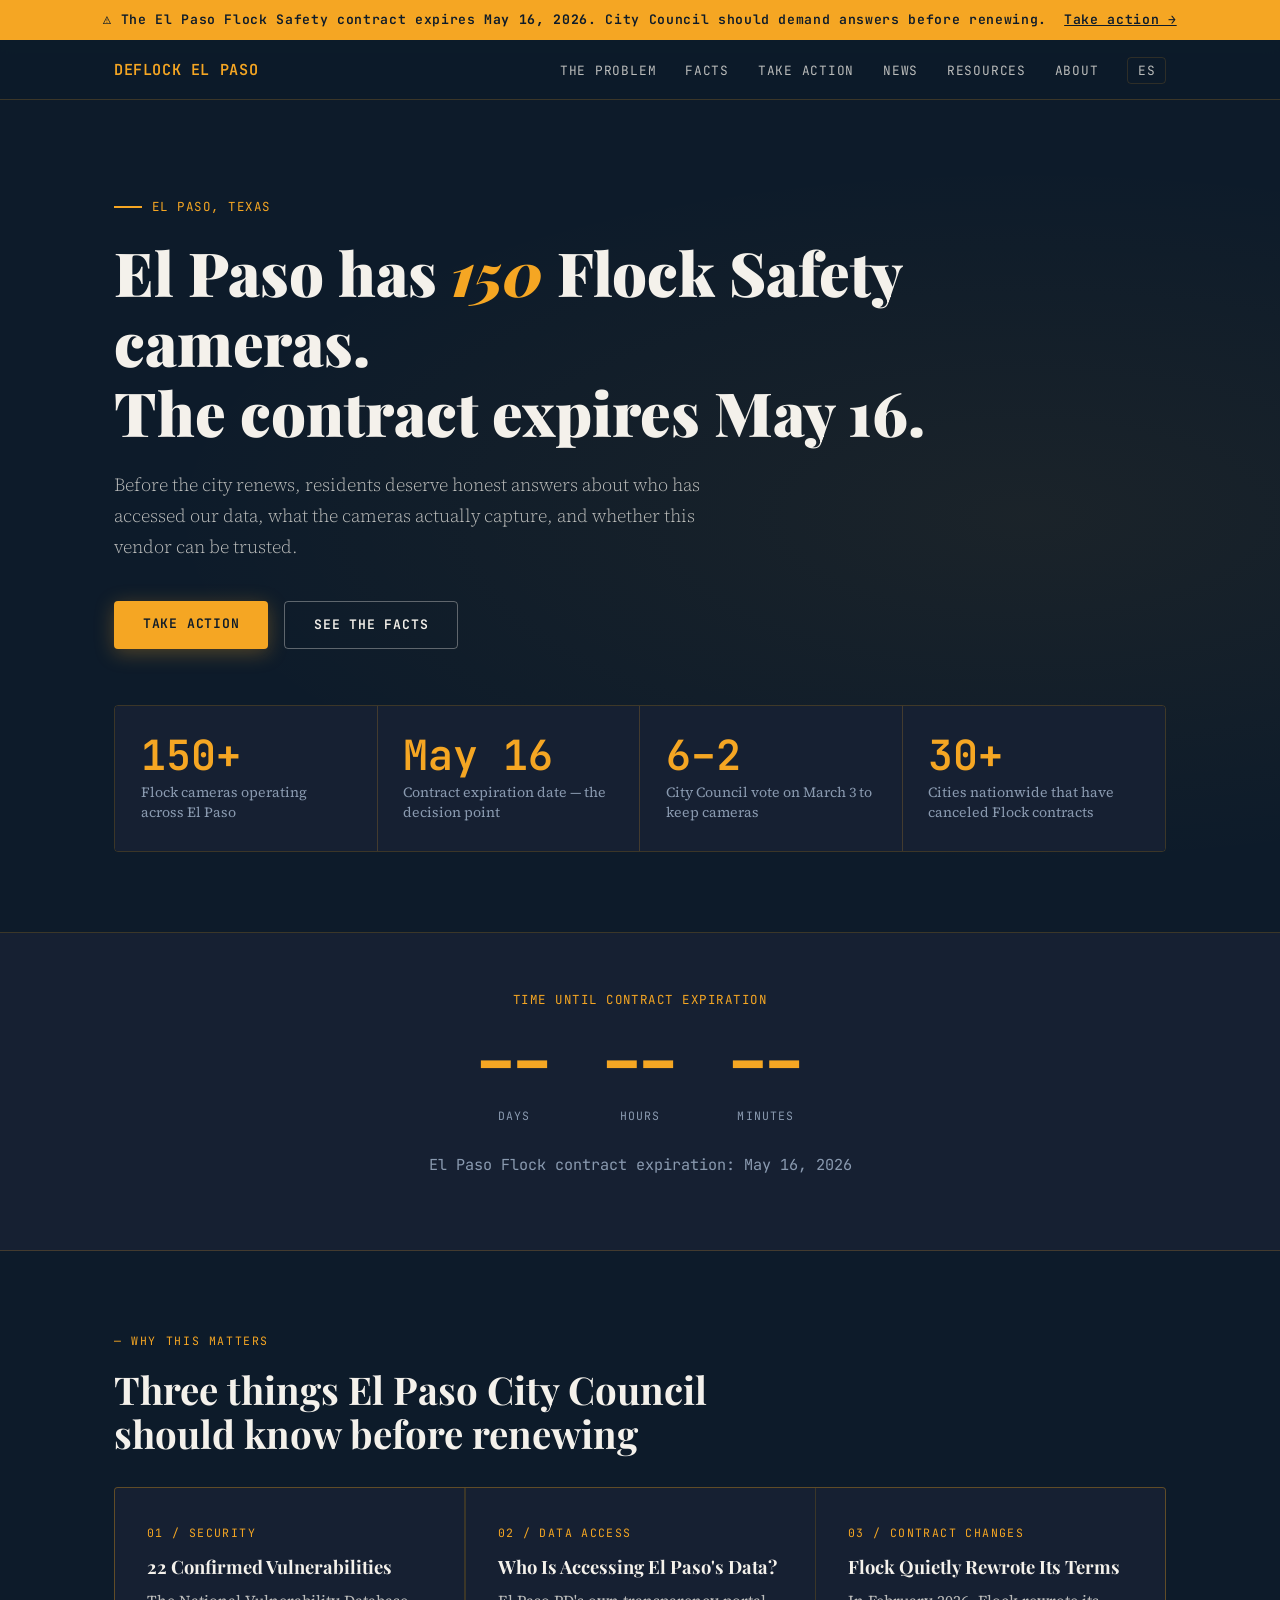
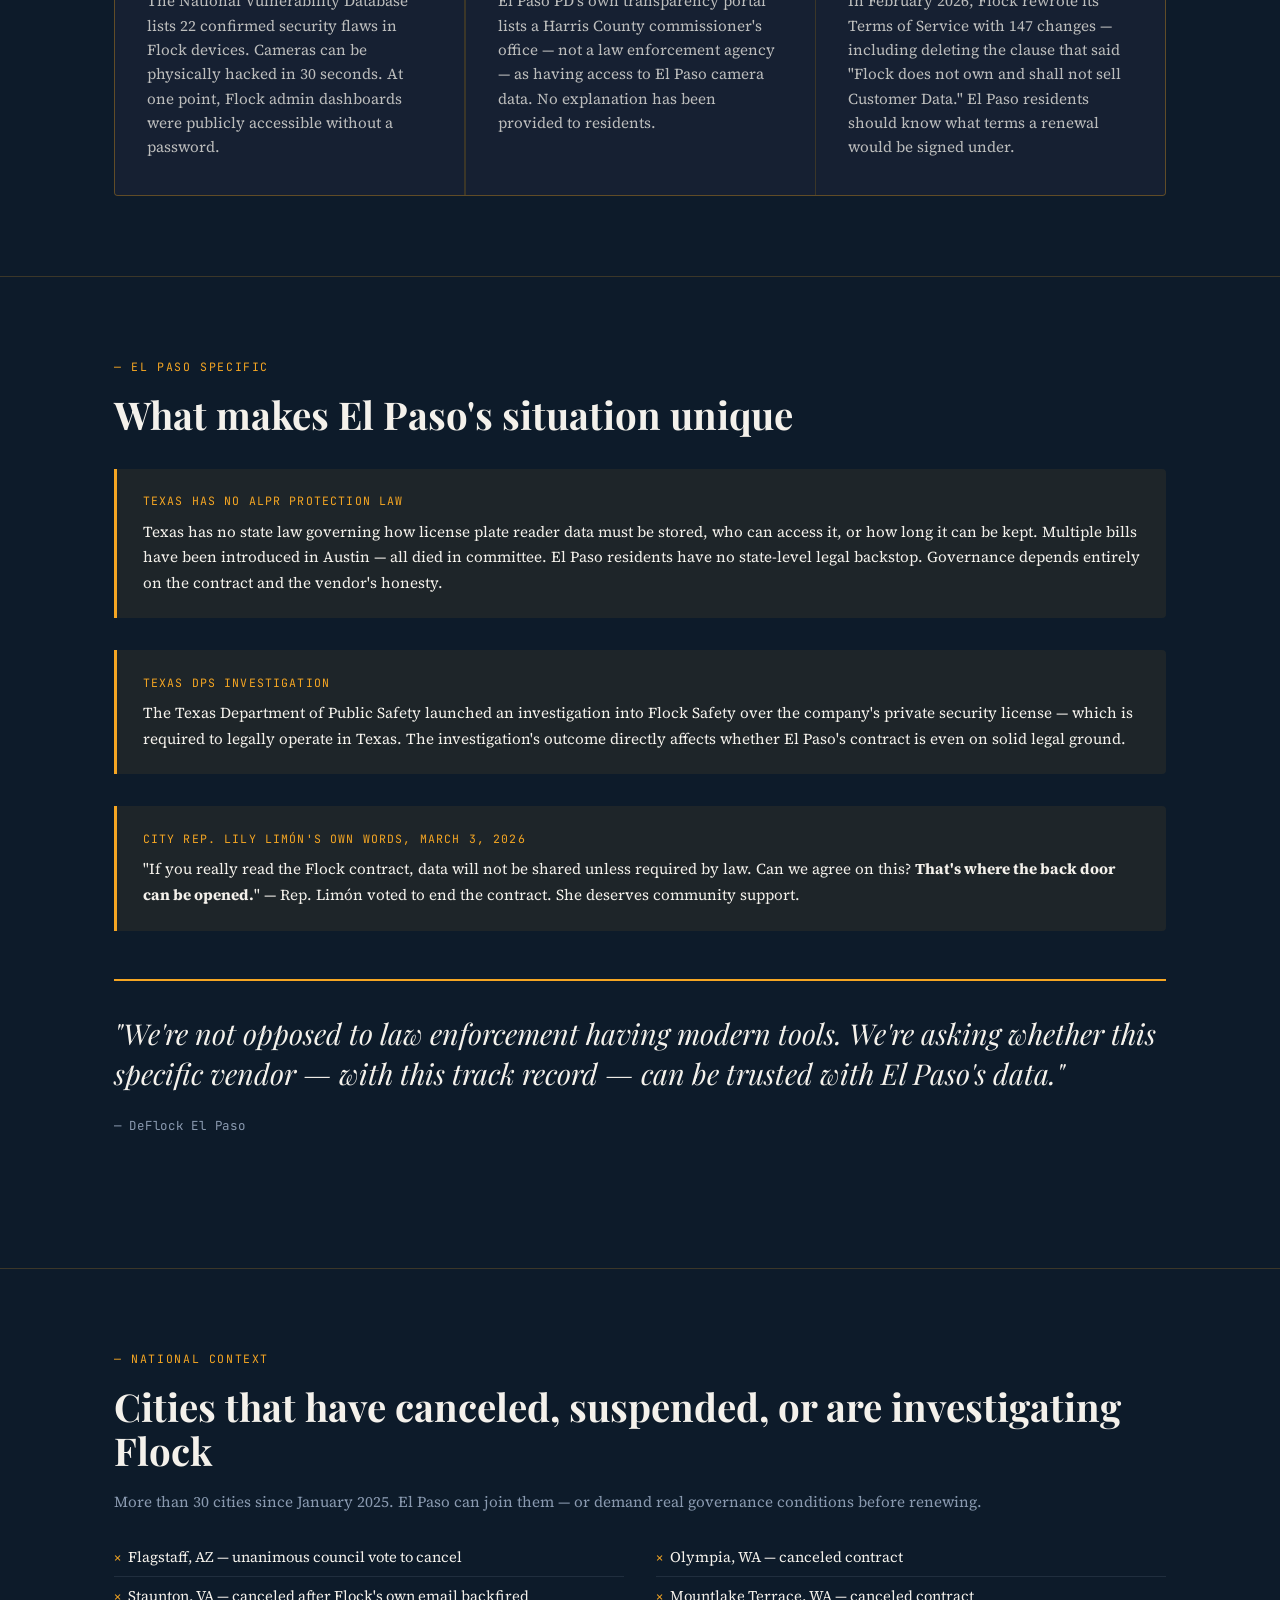
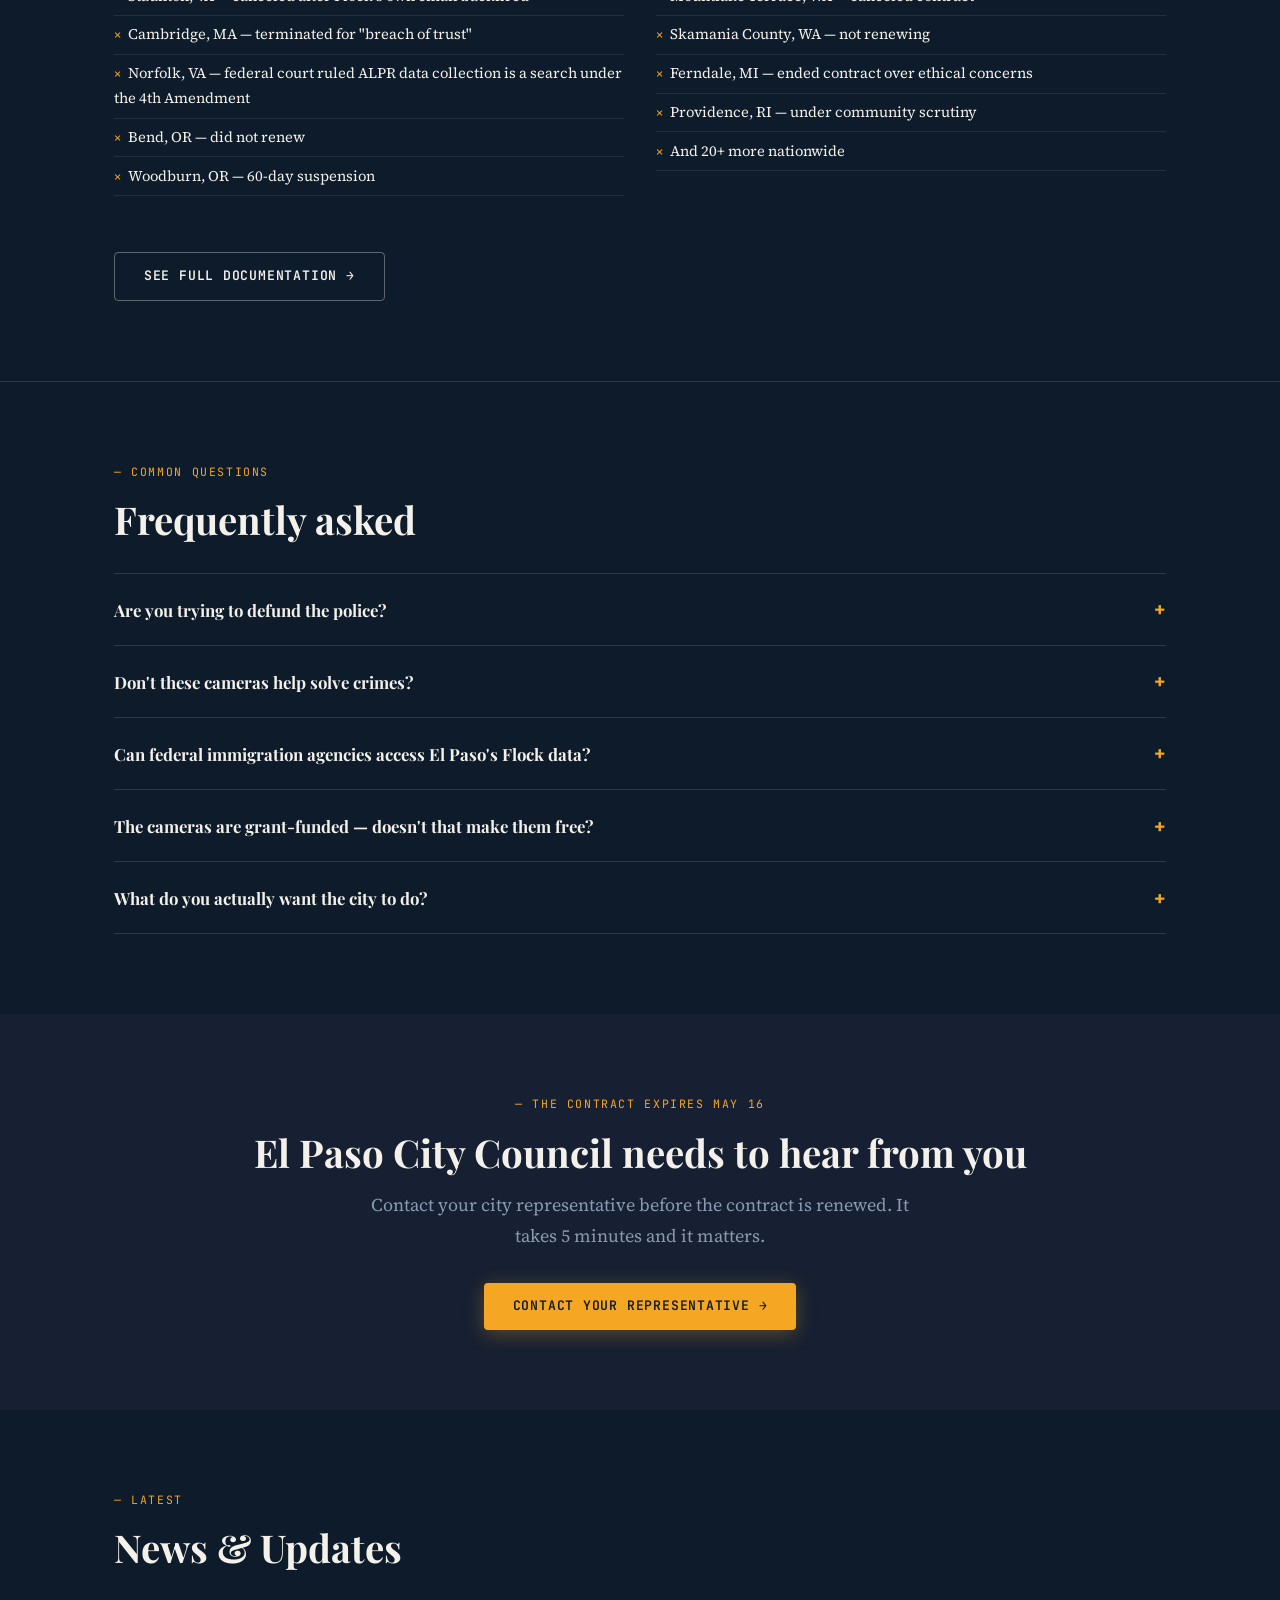
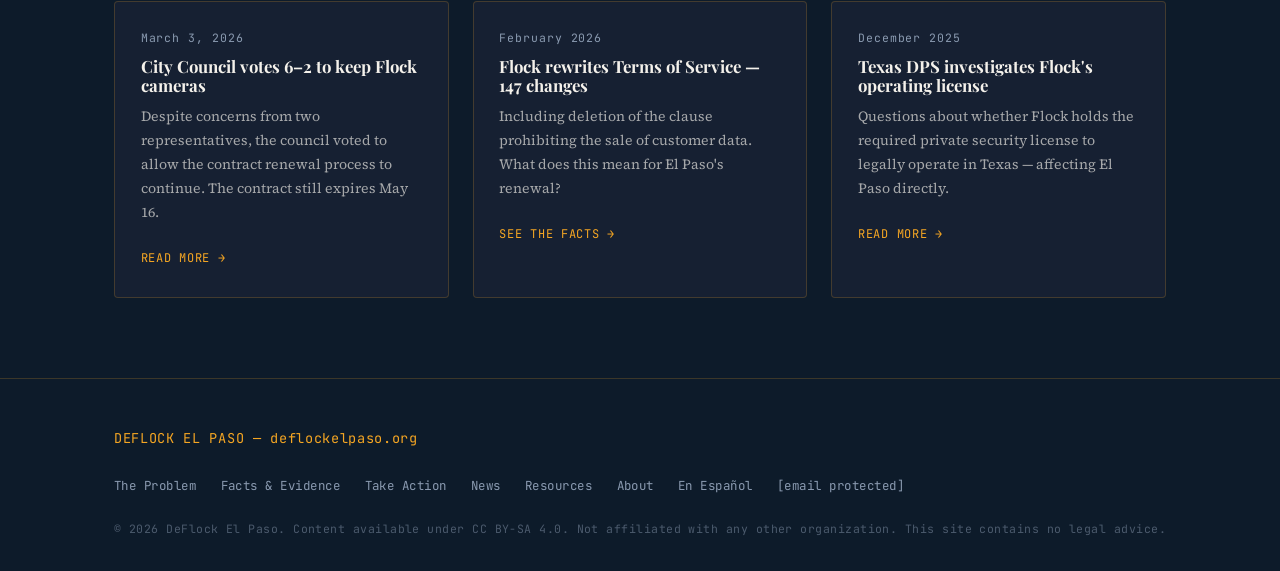
==== index.html @ aeb4a1bc "Update index.html" ====
<!DOCTYPE html>
<html lang="en">
<head>
  <meta charset="UTF-8">
  <meta name="viewport" content="width=device-width, initial-scale=1.0">
  <title>DeFlock El Paso — The Flock Contract Expires May 16</title>
  <meta name="description" content="El Paso has 150 Flock Safety ALPR cameras. The contract expires May 16, 2026. Before it renews, El Paso deserves answers.">
  <meta property="og:title" content="DeFlock El Paso">
  <meta property="og:description" content="150 surveillance cameras. One expiring contract. El Paso deserves answers before May 16.">
  <meta property="og:url" content="https://deflockelpaso.org">
  <link rel="canonical" href="https://deflockelpaso.org">
  <link rel="stylesheet" href="style.css">
</head>
<body>

<!-- Urgency Bar -->
<div class="urgency-bar">
  ⚠ The El Paso Flock Safety contract expires <strong>May 16, 2026</strong>. City Council should demand answers before renewing. &nbsp;<a href="action.html">Take action →</a>
</div>

<!-- Navigation -->
<nav>
  <div class="nav-inner">
    <a class="nav-logo" href="index.html">DEFLOCK EL PASO</a>
    <button class="nav-toggle" aria-label="Toggle menu" onclick="this.classList.toggle('open'); document.getElementById('nav-links').classList.toggle('open')">
      <span></span><span></span><span></span>
    </button>
    <ul class="nav-links" id="nav-links">
      <li><a href="problem.html">The Problem</a></li>
      <li><a href="facts.html">Facts</a></li>
      <li><a href="action.html">Take Action</a></li>
      <li><a href="blog/index.html">News</a></li>
      <li><a href="resources.html">Resources</a></li>
      <li><a href="about.html">About</a></li>
      <li><a class="nav-lang" href="es.html">ES</a></li>
    </ul>
  </div>
</nav>

<!-- Hero -->
<section class="hero">
  <div class="container">
    <div class="hero-eyebrow fade-up">El Paso, Texas</div>
    <h1 class="fade-up delay-1">El Paso has <em>150</em> Flock Safety cameras.<br>The contract expires May 16.</h1>
    <p class="hero-sub fade-up delay-2">Before the city renews, residents deserve honest answers about who has accessed our data, what the cameras actually capture, and whether this vendor can be trusted.</p>
    <div class="hero-actions fade-up delay-3">
      <a href="action.html" class="btn btn-primary">Take Action</a>
      <a href="facts.html" class="btn btn-outline">See the Facts</a>
    </div>

    <!-- Stats Bar -->
    <div class="stats-bar fade-up delay-3">
      <div class="stat-item">
        <div class="stat-num">150+</div>
        <div class="stat-desc">Flock cameras operating across El Paso</div>
      </div>
      <div class="stat-item">
        <div class="stat-num">May 16</div>
        <div class="stat-desc">Contract expiration date — the decision point</div>
      </div>
      <div class="stat-item">
        <div class="stat-num">6–2</div>
        <div class="stat-desc">City Council vote on March 3 to keep cameras</div>
      </div>
      <div class="stat-item">
        <div class="stat-num">30+</div>
        <div class="stat-desc">Cities nationwide that have canceled Flock contracts</div>
      </div>
    </div>
  </div>
</section>

<!-- Countdown -->
<div class="countdown-section">
  <div class="container">
    <div class="countdown-label">Time until contract expiration</div>
    <div class="countdown-clock">
      <div class="clock-unit">
        <span class="clock-num" id="cd-days">--</span>
        <span class="clock-label">Days</span>
      </div>
      <div class="clock-unit">
        <span class="clock-num" id="cd-hours">--</span>
        <span class="clock-label">Hours</span>
      </div>
      <div class="clock-unit">
        <span class="clock-num" id="cd-mins">--</span>
        <span class="clock-label">Minutes</span>
      </div>
    </div>
    <p class="countdown-sub">El Paso Flock contract expiration: May 16, 2026</p>
  </div>
</div>

<!-- The Problem in 3 Points -->
<section>
  <div class="container">
    <div class="section-label">Why This Matters</div>
    <h2 style="margin-bottom: 2rem; max-width: 640px;">Three things El Paso City Council should know before renewing</h2>
    <div class="points-grid">
      <div class="point-card">
        <div class="point-num">01 / SECURITY</div>
        <h3>22 Confirmed Vulnerabilities</h3>
        <p>The National Vulnerability Database lists 22 confirmed security flaws in Flock devices. Cameras can be physically hacked in 30 seconds. At one point, Flock admin dashboards were publicly accessible without a password.</p>
      </div>
      <div class="point-card">
        <div class="point-num">02 / DATA ACCESS</div>
        <h3>Who Is Accessing El Paso's Data?</h3>
        <p>El Paso PD's own transparency portal lists a Harris County commissioner's office — not a law enforcement agency — as having access to El Paso camera data. No explanation has been provided to residents.</p>
      </div>
      <div class="point-card">
        <div class="point-num">03 / CONTRACT CHANGES</div>
        <h3>Flock Quietly Rewrote Its Terms</h3>
        <p>In February 2026, Flock rewrote its Terms of Service with 147 changes — including deleting the clause that said "Flock does not own and shall not sell Customer Data." El Paso residents should know what terms a renewal would be signed under.</p>
      </div>
    </div>
  </div>
</section>

<!-- El Paso Specific -->
<section>
  <div class="container">
    <div class="section-label">El Paso Specific</div>
    <h2 style="margin-bottom: 1.5rem;">What makes El Paso's situation unique</h2>

    <div class="alert-box">
      <div class="alert-label">Texas has no ALPR protection law</div>
      <p>Texas has no state law governing how license plate reader data must be stored, who can access it, or how long it can be kept. Multiple bills have been introduced in Austin — all died in committee. El Paso residents have no state-level legal backstop. Governance depends entirely on the contract and the vendor's honesty.</p>
    </div>

    <div class="alert-box">
      <div class="alert-label">Texas DPS Investigation</div>
      <p>The Texas Department of Public Safety launched an investigation into Flock Safety over the company's private security license — which is required to legally operate in Texas. The investigation's outcome directly affects whether El Paso's contract is even on solid legal ground.</p>
    </div>

    <div class="alert-box">
      <div class="alert-label">City Rep. Lily Limón's own words, March 3, 2026</div>
      <p>"If you really read the Flock contract, data will not be shared unless required by law. Can we agree on this? <strong>That's where the back door can be opened.</strong>" — Rep. Limón voted to end the contract. She deserves community support.</p>
    </div>

    <div class="pull-quote">
      <blockquote>"We're not opposed to law enforcement having modern tools. We're asking whether this specific vendor — with this track record — can be trusted with El Paso's data."</blockquote>
      <cite>— DeFlock El Paso</cite>
    </div>
  </div>
</section>

<!-- Cities Canceling -->
<section>
  <div class="container">
    <div class="section-label">National Context</div>
    <h2 style="margin-bottom: 1rem;">Cities that have canceled, suspended, or are investigating Flock</h2>
    <p style="color: var(--gray); margin-bottom: 1.5rem; font-size: 0.95rem;">More than 30 cities since January 2025. El Paso can join them — or demand real governance conditions before renewing.</p>
    <ul class="cities-list">
      <li>Flagstaff, AZ — unanimous council vote to cancel</li>
      <li>Staunton, VA — canceled after Flock's own email backfired</li>
      <li>Cambridge, MA — terminated for "breach of trust"</li>
      <li>Norfolk, VA — federal court ruled ALPR data collection is a search under the 4th Amendment</li>
      <li>Bend, OR — did not renew</li>
      <li>Woodburn, OR — 60-day suspension</li>
      <li>Olympia, WA — canceled contract</li>
      <li>Mountlake Terrace, WA — canceled contract</li>
      <li>Skamania County, WA — not renewing</li>
      <li>Ferndale, MI — ended contract over ethical concerns</li>
      <li>Providence, RI — under community scrutiny</li>
      <li>And 20+ more nationwide</li>
    </ul>
    <a href="facts.html" class="btn btn-outline mt-2">See full documentation →</a>
  </div>
</section>

<!-- FAQ -->
<section>
  <div class="container">
    <div class="section-label">Common Questions</div>
    <h2 style="margin-bottom: 1.5rem;">Frequently asked</h2>
    <div class="faq-list">
      <details>
        <summary>Are you trying to defund the police?</summary>
        <p>No. We support El Paso PD having effective tools. We are asking whether this specific vendor — one with documented security failures, a quietly rewritten contract, and a history of enabling unauthorized data access — is the right choice for El Paso. Good policing deserves a trustworthy vendor.</p>
      </details>
      <details>
        <summary>Don't these cameras help solve crimes?</summary>
        <p>They can. But evidence gathered through a system with documented security failures can be thrown out in court — as happened in Norfolk, Virginia, where a federal judge ruled ALPR data collection without a warrant constitutes a search under the Fourth Amendment. We're protecting EPPD's ability to make cases stick by ensuring their tools are legally sound.</p>
      </details>
      <details>
        <summary>Can federal immigration agencies access El Paso's Flock data?</summary>
        <p>El Paso PD says no. But in other cities, federal agencies accessed Flock data for over a year without the police department's knowledge — Flock enabled it without telling them. El Paso is a border city. We deserve a written, enforceable guarantee in the contract — not verbal assurances.</p>
      </details>
      <details>
        <summary>The cameras are grant-funded — doesn't that make them free?</summary>
        <p>The initial deployment was covered by a state grant. But contracts renew, and future costs fall on El Paso taxpayers. More importantly: the cost of data liability, legal challenges, or a security breach could far exceed the original grant amount.</p>
      </details>
      <details>
        <summary>What do you actually want the city to do?</summary>
        <p>We're asking the city to cancel the Flock contract and not renew it. If the council refuses, these are the <a href="facts.html#conditions">minimum conditions we demand</a> before any renewal is signed — and we will be watching.</p>
      </details>
    </div>
  </div>
</section>

<!-- Take Action CTA -->
<div class="action-section">
  <div class="container">
    <div class="section-label text-center">The contract expires May 16</div>
    <h2>El Paso City Council needs to hear from you</h2>
    <p>Contact your city representative before the contract is renewed. It takes 5 minutes and it matters.</p>
    <a href="action.html" class="btn btn-primary">Contact Your Representative →</a>
  </div>
</div>

<!-- Latest News -->
<section>
  <div class="container">
    <div class="section-label">Latest</div>
    <h2 style="margin-bottom: 1.5rem;">News &amp; Updates</h2>
    <div class="news-grid">
      <div class="news-card">
        <div class="news-date">March 3, 2026</div>
        <h3>City Council votes 6–2 to keep Flock cameras</h3>
        <p>Despite concerns from two representatives, the council voted to allow the contract renewal process to continue. The contract still expires May 16.</p>
        <a class="read-more" href="blog/index.html">Read more →</a>
      </div>
      <div class="news-card">
        <div class="news-date">February 2026</div>
        <h3>Flock rewrites Terms of Service — 147 changes</h3>
        <p>Including deletion of the clause prohibiting the sale of customer data. What does this mean for El Paso's renewal?</p>
        <a class="read-more" href="facts.html">See the facts →</a>
      </div>
      <div class="news-card">
        <div class="news-date">December 2025</div>
        <h3>Texas DPS investigates Flock's operating license</h3>
        <p>Questions about whether Flock holds the required private security license to legally operate in Texas — affecting El Paso directly.</p>
        <a class="read-more" href="blog/index.html">Read more →</a>
      </div>
    </div>
  </div>
</section>

<!-- Footer -->
<footer>
  <div class="footer-inner">
    <div class="footer-logo">DEFLOCK EL PASO — deflockelpaso.org</div>
    <ul class="footer-links">
      <li><a href="problem.html">The Problem</a></li>
      <li><a href="facts.html">Facts &amp; Evidence</a></li>
      <li><a href="action.html">Take Action</a></li>
      <li><a href="blog/index.html">News</a></li>
      <li><a href="resources.html">Resources</a></li>
      <li><a href="about.html">About</a></li>
      <li><a href="es.html">En Español</a></li>
      <li><a href="/cdn-cgi/l/email-protection#294a46475d484a5d694d4c4f45464a424c4559485a4607465b4e"><span class="__cf_email__" data-cfemail="5a3935342e3b392e1a3e3f3c363539313f362a3b29357435283d">[email&#160;protected]</span></a></li>
    </ul>
    <div class="footer-copy">© 2026 DeFlock El Paso. Content available under CC BY-SA 4.0. Not affiliated with any other organization. This site contains no legal advice.</div>
  </div>
</footer>

<script data-cfasync="false" src="/cdn-cgi/scripts/5c5dd728/cloudflare-static/email-decode.min.js"></script><script>
// Countdown to May 16, 2026
function updateCountdown() {
  var target = new Date('2026-05-16T00:00:00');
  var now = new Date();
  var diff = target - now;
  if (diff <= 0) {
    document.getElementById('cd-days').textContent = '0';
    document.getElementById('cd-hours').textContent = '0';
    document.getElementById('cd-mins').textContent = '0';
    return;
  }
  var days  = Math.floor(diff / (1000*60*60*24));
  var hours = Math.floor((diff % (1000*60*60*24)) / (1000*60*60));
  var mins  = Math.floor((diff % (1000*60*60)) / (1000*60));
  document.getElementById('cd
---- style.css ----
/* DeFlock El Paso — style.css */
/* Aesthetic: documentary/investigative editorial. Navy + amber + white. */

@import url('https://fonts.googleapis.com/css2?family=Playfair+Display:wght@700;900&family=Source+Serif+4:ital,wght@0,300;0,400;0,600;1,300;1,400&family=JetBrains+Mono:wght@400;600&display=swap');

/* ── Variables ─────────────────────────────────────────────────── */
:root {
  --navy:    #0d1b2a;
  --navy2:   #162032;
  --navy3:   #1e2e42;
  --amber:   #f5a623;
  --amber2:  #e8920f;
  --white:   #f4f1eb;
  --gray:    #8a9ab0;
  --red:     #d94f3d;
  --border:  rgba(245,166,35,0.2);
  --font-display: 'Playfair Display', Georgia, serif;
  --font-body:    'Source Serif 4', Georgia, serif;
  --font-mono:    'JetBrains Mono', 'Courier New', monospace;
  --max: 1100px;
  --radius: 4px;
}

/* ── Reset ─────────────────────────────────────────────────────── */
*, *::before, *::after { box-sizing: border-box; margin: 0; padding: 0; }
html { scroll-behavior: smooth; }
body {
  background: var(--navy);
  color: var(--white);
  font-family: var(--font-body);
  font-size: 18px;
  line-height: 1.7;
  -webkit-font-smoothing: antialiased;
}
img { max-width: 100%; display: block; }
a { color: var(--amber); text-decoration: none; transition: opacity 0.2s; }
a:hover { opacity: 0.8; text-decoration: underline; }

/* ── Typography ────────────────────────────────────────────────── */
h1, h2, h3, h4 {
  font-family: var(--font-display);
  line-height: 1.15;
  color: var(--white);
}
h1 { font-size: clamp(2.2rem, 5vw, 3.8rem); font-weight: 900; }
h2 { font-size: clamp(1.6rem, 3vw, 2.4rem); font-weight: 700; }
h3 { font-size: clamp(1.2rem, 2.5vw, 1.6rem); font-weight: 700; }
p  { margin-bottom: 1.1em; }
.mono { font-family: var(--font-mono); }
.amber { color: var(--amber); }
.red   { color: var(--red); }
.gray  { color: var(--gray); }

/* ── Layout ────────────────────────────────────────────────────── */
.container {
  max-width: var(--max);
  margin: 0 auto;
  padding: 0 1.5rem;
}
section { padding: 5rem 0; }
section + section { border-top: 1px solid var(--border); }

/* ── Nav ───────────────────────────────────────────────────────── */
nav {
  position: sticky;
  top: 0;
  z-index: 100;
  background: rgba(13,27,42,0.97);
  backdrop-filter: blur(8px);
  border-bottom: 1px solid var(--border);
  padding: 0.9rem 0;
}
.nav-inner {
  max-width: var(--max);
  margin: 0 auto;
  padding: 0 1.5rem;
  display: flex;
  align-items: center;
  justify-content: space-between;
  gap: 1rem;
}
.nav-logo {
  font-family: var(--font-mono);
  font-weight: 600;
  font-size: 0.95rem;
  color: var(--amber);
  letter-spacing: 0.04em;
  text-decoration: none;
}
.nav-logo:hover { opacity: 1; text-decoration: none; }
.nav-links {
  display: flex;
  gap: 1.8rem;
  list-style: none;
  align-items: center;
}
.nav-links a {
  color: var(--white);
  font-family: var(--font-mono);
  font-size: 0.8rem;
  letter-spacing: 0.06em;
  text-transform: uppercase;
  text-decoration: none;
  opacity: 0.75;
  transition: opacity 0.2s, color 0.2s;
}
.nav-links a:hover { opacity: 1; color: var(--amber); text-decoration: none; }
.nav-lang {
  font-family: var(--font-mono);
  font-size: 0.75rem;
  letter-spacing: 0.08em;
  border: 1px solid var(--border);
  padding: 0.25rem 0.6rem;
  border-radius: var(--radius);
  color: var(--amber);
  text-decoration: none;
}
.nav-lang:hover { background: var(--amber); color: var(--navy); opacity: 1; text-decoration: none; }

/* Hamburger */
.nav-toggle {
  display: none;
  flex-direction: column;
  gap: 5px;
  cursor: pointer;
  background: none;
  border: none;
  padding: 4px;
}
.nav-toggle span {
  display: block;
  width: 24px;
  height: 2px;
  background: var(--white);
  transition: transform 0.25s, opacity 0.25s;
}
.nav-toggle.open span:nth-child(1) { transform: translateY(7px) rotate(45deg); }
.nav-toggle.open span:nth-child(2) { opacity: 0; }
.nav-toggle.open span:nth-child(3) { transform: translateY(-7px) rotate(-45deg); }

@media (max-width: 700px) {
  .nav-toggle { display: flex; }
  .nav-links {
    display: none;
    position: absolute;
    top: 100%;
    left: 0; right: 0;
    background: var(--navy2);
    flex-direction: column;
    align-items: flex-start;
    gap: 0;
    border-bottom: 1px solid var(--border);
    padding: 0.5rem 0;
  }
  .nav-links.open { display: flex; }
  .nav-links li { width: 100%; }
  .nav-links a {
    display: block;
    padding: 0.8rem 1.5rem;
    font-size: 0.9rem;
  }
}

/* ── Urgency Bar ───────────────────────────────────────────────── */
.urgency-bar {
  background: var(--amber);
  color: var(--navy);
  text-align: center;
  padding: 0.55rem 1rem;
  font-family: var(--font-mono);
  font-size: 0.82rem;
  font-weight: 600;
  letter-spacing: 0.05em;
}
.urgency-bar a { color: var(--navy); text-decoration: underline; }

/* ── Hero ──────────────────────────────────────────────────────── */
.hero {
  padding: 6rem 0 5rem;
  border-bottom: 1px solid var(--border);
  position: relative;
  overflow: hidden;
}
.hero::before {
  content: '';
  position: absolute;
  inset: 0;
  background: radial-gradient(ellipse at 80% 50%, rgba(245,166,35,0.06) 0%, transparent 60%);
  pointer-events: none;
}
.hero-eyebrow {
  font-family: var(--font-mono);
  font-size: 0.78rem;
  letter-spacing: 0.12em;
  text-transform: uppercase;
  color: var(--amber);
  margin-bottom: 1.2rem;
  display: flex;
  align-items: center;
  gap: 0.6rem;
}
.hero-eyebrow::before {
  content: '';
  display: inline-block;
  width: 28px;
  height: 2px;
  background: var(--amber);
}
.hero h1 { margin-bottom: 1.4rem; max-width: 820px; }
.hero h1 em { font-style: italic; color: var(--amber); }
.hero-sub {
  font-size: 1.15rem;
  color: rgba(244,241,235,0.75);
  max-width: 600px;
  margin-bottom: 2.4rem;
  font-weight: 300;
}
.hero-actions { display: flex; gap: 1rem; flex-wrap: wrap; }

/* ── Buttons ───────────────────────────────────────────────────── */
.btn {
  display: inline-block;
  padding: 0.75rem 1.8rem;
  border-radius: var(--radius);
  font-family: var(--font-mono);
  font-size: 0.82rem;
  font-weight: 600;
  letter-spacing: 0.06em;
  text-transform: uppercase;
  text-decoration: none;
  cursor: pointer;
  transition: transform 0.15s, box-shadow 0.15s, opacity 0.15s;
  border: none;
}
.btn:hover { transform: translateY(-1px); text-decoration: none; }
.btn-primary {
  background: var(--amber);
  color: var(--navy);
  box-shadow: 0 4px 20px rgba(245,166,35,0.3);
}
.btn-primary:hover { box-shadow: 0 6px 28px rgba(245,166,35,0.45); opacity: 1; }
.btn-outline {
  background: transparent;
  color: var(--white);
  border: 1px solid rgba(244,241,235,0.35);
}
.btn-outline:hover { border-color: var(--white); opacity: 1; }

/* ── Countdown ─────────────────────────────────────────────────── */
.countdown-section {
  background: var(--navy2);
  padding: 3.5rem 0;
  border-bottom: 1px solid var(--border);
}
.countdown-label {
  font-family: var(--font-mono);
  font-size: 0.78rem;
  letter-spacing: 0.12em;
  text-transform: uppercase;
  color: var(--amber);
  margin-bottom: 1rem;
  text-align: center;
}
.countdown-clock {
  display: flex;
  justify-content: center;
  gap: 2.5rem;
  flex-wrap: wrap;
}
.clock-unit {
  text-align: center;
}
.clock-num {
  font-family: var(--font-mono);
  font-size: clamp(2.8rem, 6vw, 4.5rem);
  font-weight: 600;
  color: var(--amber);
  line-height: 1;
  display: block;
}
.clock-label {
  font-family: var(--font-mono);
  font-size: 0.72rem;
  letter-spacing: 0.1em;
  text-transform: uppercase;
  color: var(--gray);
  margin-top: 0.3rem;
}
.countdown-sub {
  text-align: center;
  margin-top: 1.4rem;
  font-size: 0.95rem;
  color: var(--gray);
  font-family: var(--font-mono);
}

/* ── Stats Bar ─────────────────────────────────────────────────── */
.stats-bar {
  display: grid;
  grid-template-columns: repeat(auto-fit, minmax(200px, 1fr));
  gap: 0;
  border: 1px solid var(--border);
  border-radius: var(--radius);
  overflow: hidden;
  margin: 3.5rem 0 0;
}
.stat-item {
  padding: 1.8rem 1.6rem;
  border-right: 1px solid var(--border);
  background: var(--navy2);
}
.stat-item:last-child { border-right: none; }
.stat-num {
  font-family: var(--font-mono);
  font-size: clamp(1.8rem, 3.5vw, 2.6rem);
  font-weight: 600;
  color: var(--amber);
  line-height: 1;
  margin-bottom: 0.4rem;
}
.stat-desc {
  font-size: 0.88rem;
  color: var(--gray);
  line-height: 1.4;
}
@media (max-width: 600px) {
  .stats-bar { grid-template-columns: 1fr 1fr; }
  .stat-item:nth-child(2) { border-right: none; }
  .stat-item:nth-child(3) { border-right: 1px solid var(--border); }
}

/* ── Three Points ──────────────────────────────────────────────── */
.points-grid {
  display: grid;
  grid-template-columns: repeat(auto-fit, minmax(290px, 1fr));
  gap: 1.5px;
  background: var(--border);
  border: 1px solid var(--border);
  border-radius: var(--radius);
  overflow: hidden;
}
.point-card {
  background: var(--navy2);
  padding: 2.2rem 2rem;
}
.point-num {
  font-family: var(--font-mono);
  font-size: 0.72rem;
  letter-spacing: 0.12em;
  color: var(--amber);
  margin-bottom: 0.8rem;
}
.point-card h3 { margin-bottom: 0.8rem; font-size: 1.15rem; }
.point-card p  { font-size: 0.95rem; color: rgba(244,241,235,0.75); margin: 0; line-height: 1.6; }

/* ── Alert Box ─────────────────────────────────────────────────── */
.alert-box {
  border-left: 3px solid var(--amber);
  background: rgba(245,166,35,0.07);
  padding: 1.4rem 1.6rem;
  border-radius: 0 var(--radius) var(--radius) 0;
  margin: 2rem 0;
}
.alert-box p { margin: 0; font-size: 0.95rem; }
.alert-label {
  font-family: var(--font-mono);
  font-size: 0.72rem;
  letter-spacing: 0.1em;
  text-transform: uppercase;
  color: var(--amber);
  margin-bottom: 0.5rem;
}

/* ── Cities List ───────────────────────────────────────────────── */
.cities-list {
  column-count: 2;
  column-gap: 2rem;
  list-style: none;
  margin: 1.5rem 0;
}
.cities-list li {
  padding: 0.4rem 0;
  font-size: 0.92rem;
  border-bottom: 1px solid rgba(138,154,176,0.15);
  break-inside: avoid;
}
.cities-list li::before {
  content: '✕ ';
  color: var(--amber);
  font-family: var(--font-mono);
  font-size: 0.75rem;
}
@media (max-width: 500px) { .cities-list { column-count: 1; } }

/* ── Quote ─────────────────────────────────────────────────────── */
.pull-quote {
  border-top: 2px solid var(--amber);
  padding: 2rem 0 0;
  margin: 3rem 0;
}
.pull-quote blockquote {
  font-family: var(--font-display);
  font-size: clamp(1.3rem, 2.5vw, 1.8rem);
  font-style: italic;
  line-height: 1.4;
  color: var(--white);
  margin-bottom: 1rem;
}
.pull-quote cite {
  font-family: var(--font-mono);
  font-size: 0.78rem;
  letter-spacing: 0.06em;
  color: var(--gray);
  font-style: normal;
}

/* ── Action Section ────────────────────────────────────────────── */
.action-section {
  background: var(--navy2);
  text-align: center;
  padding: 5rem 0;
}
.action-section h2 { margin-bottom: 1rem; }
.action-section p  { color: var(--gray); max-width: 560px; margin: 0 auto 2rem; }

/* ── News Grid ─────────────────────────────────────────────────── */
.news-grid {
  display: grid;
  grid-template-columns: repeat(auto-fit, minmax(280px, 1fr));
  gap: 1.5rem;
  margin-top: 2rem;
}
.news-card {
  background: var(--navy2);
  border: 1px solid var(--border);
  border-radius: var(--radius);
  padding: 1.6rem;
  transition: border-color 0.2s;
}
.news-card:hover { border-color: var(--amber); }
.news-date {
  font-family: var(--font-mono);
  font-size: 0.72rem;
  letter-spacing: 0.08em;
  color: var(--gray);
  margin-bottom: 0.6rem;
}
.news-card h3 { font-size: 1.05rem; margin-bottom: 0.6rem; }
.news-card p  { font-size: 0.88rem; color: rgba(244,241,235,0.65); margin: 0 0 1rem; }
.news-card a.read-more {
  font-family: var(--font-mono);
  font-size: 0.75rem;
  letter-spacing: 0.06em;
  text-transform: uppercase;
  color: var(--amber);
}

/* ── FAQ ───────────────────────────────────────────────────────── */
.faq-list { margin-top: 2rem; }
details {
  border-bottom: 1px solid var(--border);
  padding: 1.2rem 0;
}
details:first-child { border-top: 1px solid var(--border); }
summary {
  font-family: var(--font-display);
  font-size: 1.05rem;
  font-weight: 700;
  cursor: pointer;
  list-style: none;
  display: flex;
  justify-content: space-between;
  align-items: center;
  gap: 1rem;
}
summary::-webkit-details-marker { display: none; }
summary::after {
  content: '+';
  font-family: var(--font-mono);
  font-size: 1.2rem;
  color: var(--amber);
  flex-shrink: 0;
  transition: transform 0.2s;
}
details[open] summary::after { transform: rotate(45deg); }
details p {
  margin: 1rem 0 0.3rem;
  font-size: 0.95rem;
  color: rgba(244,241,235,0.78);
  line-height: 1.7;
}

/* ── Footer ────────────────────────────────────────────────────── */
footer {
  background: var(--navy);
  border-top: 1px solid var(--border);
  padding: 3rem 0 2rem;
}
.footer-inner {
  max-width: var(--max);
  margin: 0 auto;
  padding: 0 1.5rem;
  display: flex;
  flex-direction: column;
  gap: 1.2rem;
}
.footer-logo {
  font-family: var(--font-mono);
  font-size: 0.85rem;
  color: var(--amber);
  letter-spacing: 0.05em;
}
.footer-links {
  display: flex;
  flex-wrap: wrap;
  gap: 0.5rem 1.5rem;
  list-style: none;
}
.footer-links a {
  font-family: var(--font-mono);
  font-size: 0.78rem;
  color: var(--gray);
  text-decoration: none;
  letter-spacing: 0.04em;
}
.footer-links a:hover { color: var(--amber); }
.footer-copy {
  font-family: var(--font-mono);
  font-size: 0.72rem;
  color: rgba(138,154,176,0.5);
  letter-spacing: 0.04em;
}

/* ── Animations ────────────────────────────────────────────────── */
@keyframes fadeUp {
  from { opacity: 0; transform: translateY(18px); }
  to   { opacity: 1; transform: translateY(0); }
}
.fade-up { animation: fadeUp 0.65s ease both; }
.delay-1 { animation-delay: 0.1s; }
.delay-2 { animation-delay: 0.22s; }
.delay-3 { animation-delay: 0.36s; }

/* ── Utility ───────────────────────────────────────────────────── */
.section-label {
  font-family: var(--font-mono);
  font-size: 0.72rem;
  letter-spacing: 0.14em;
  text-transform: uppercase;
  color: var(--amber);
  margin-bottom: 1rem;
}
.section-label::before {
  content: '— ';
}
.text-center { text-align: center; }
.mt-2 { margin-top: 2rem; }
.mt-3 { margin-top: 3rem; }
.sr-only {
  position: absolute;
  width: 1px; height: 1px;
  overflow: hidden;
  clip: rect(0,0,0,0);
  white-space: nowrap;
}
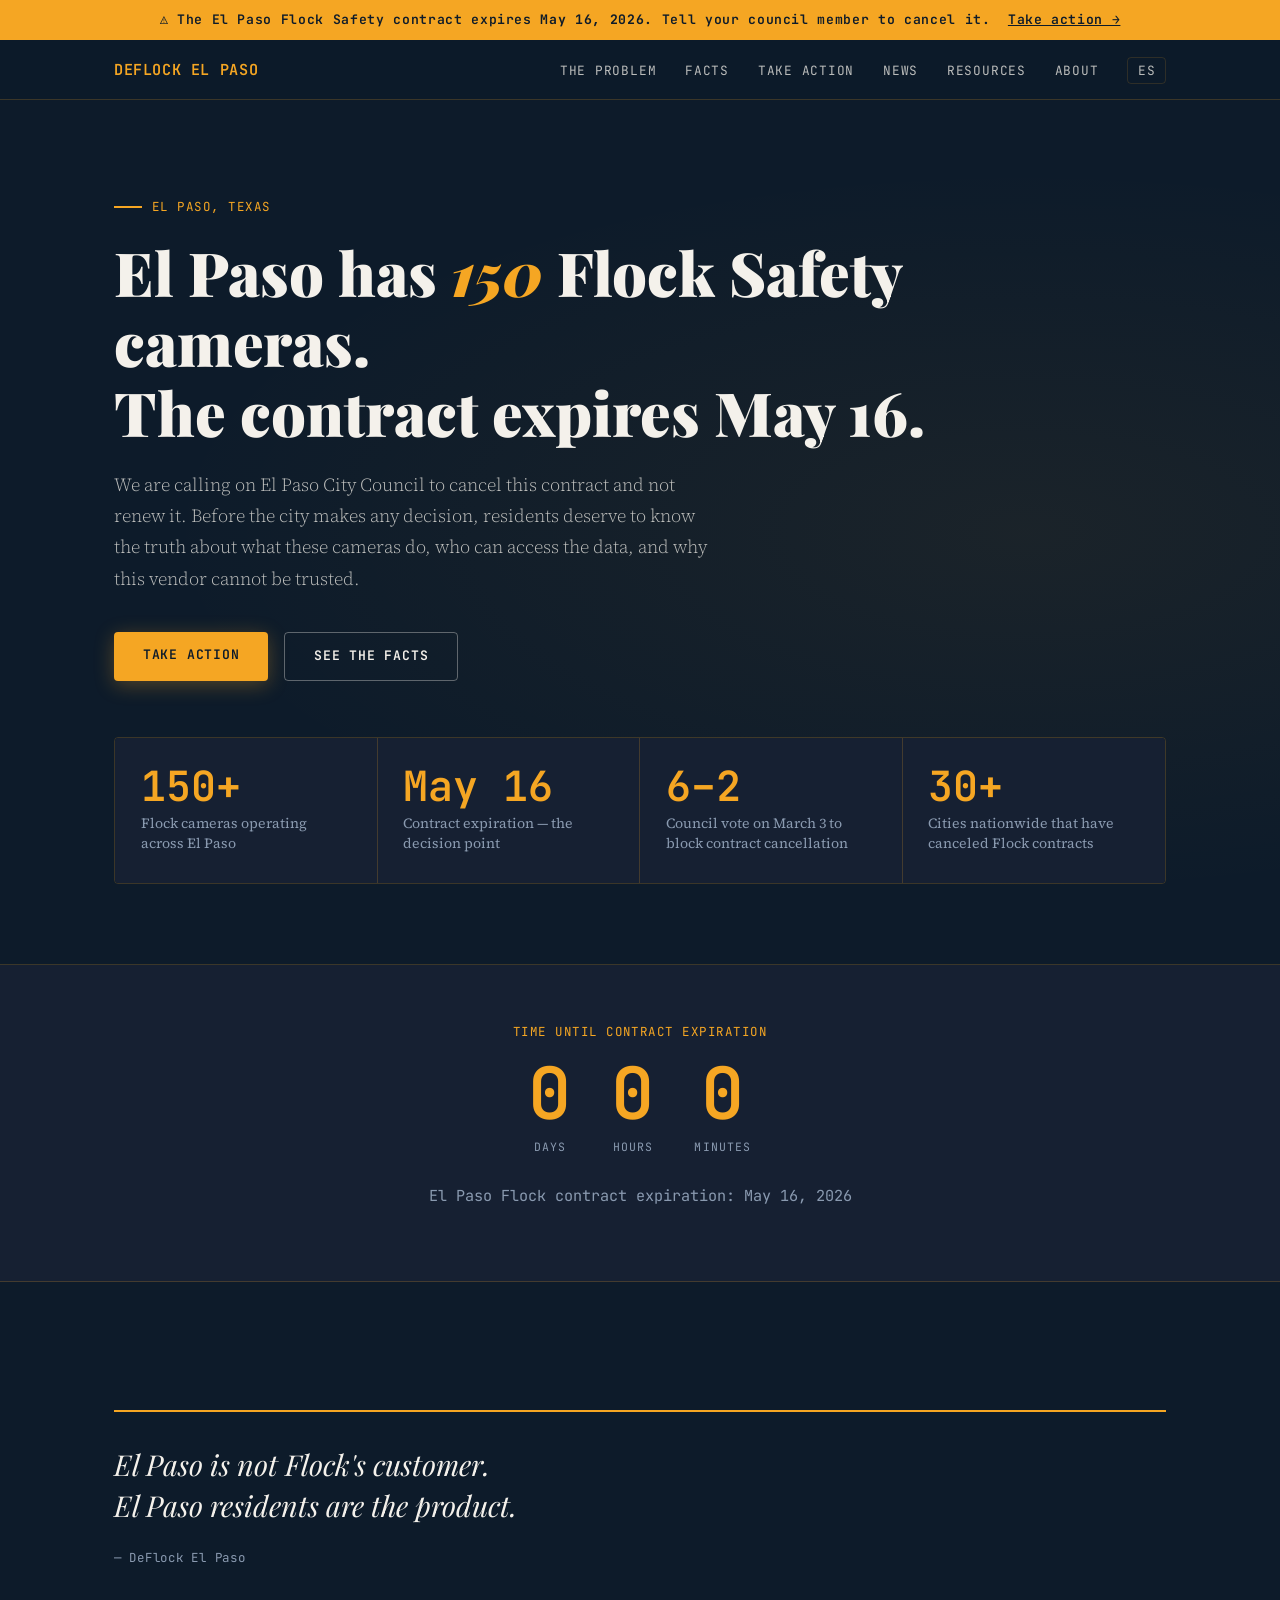
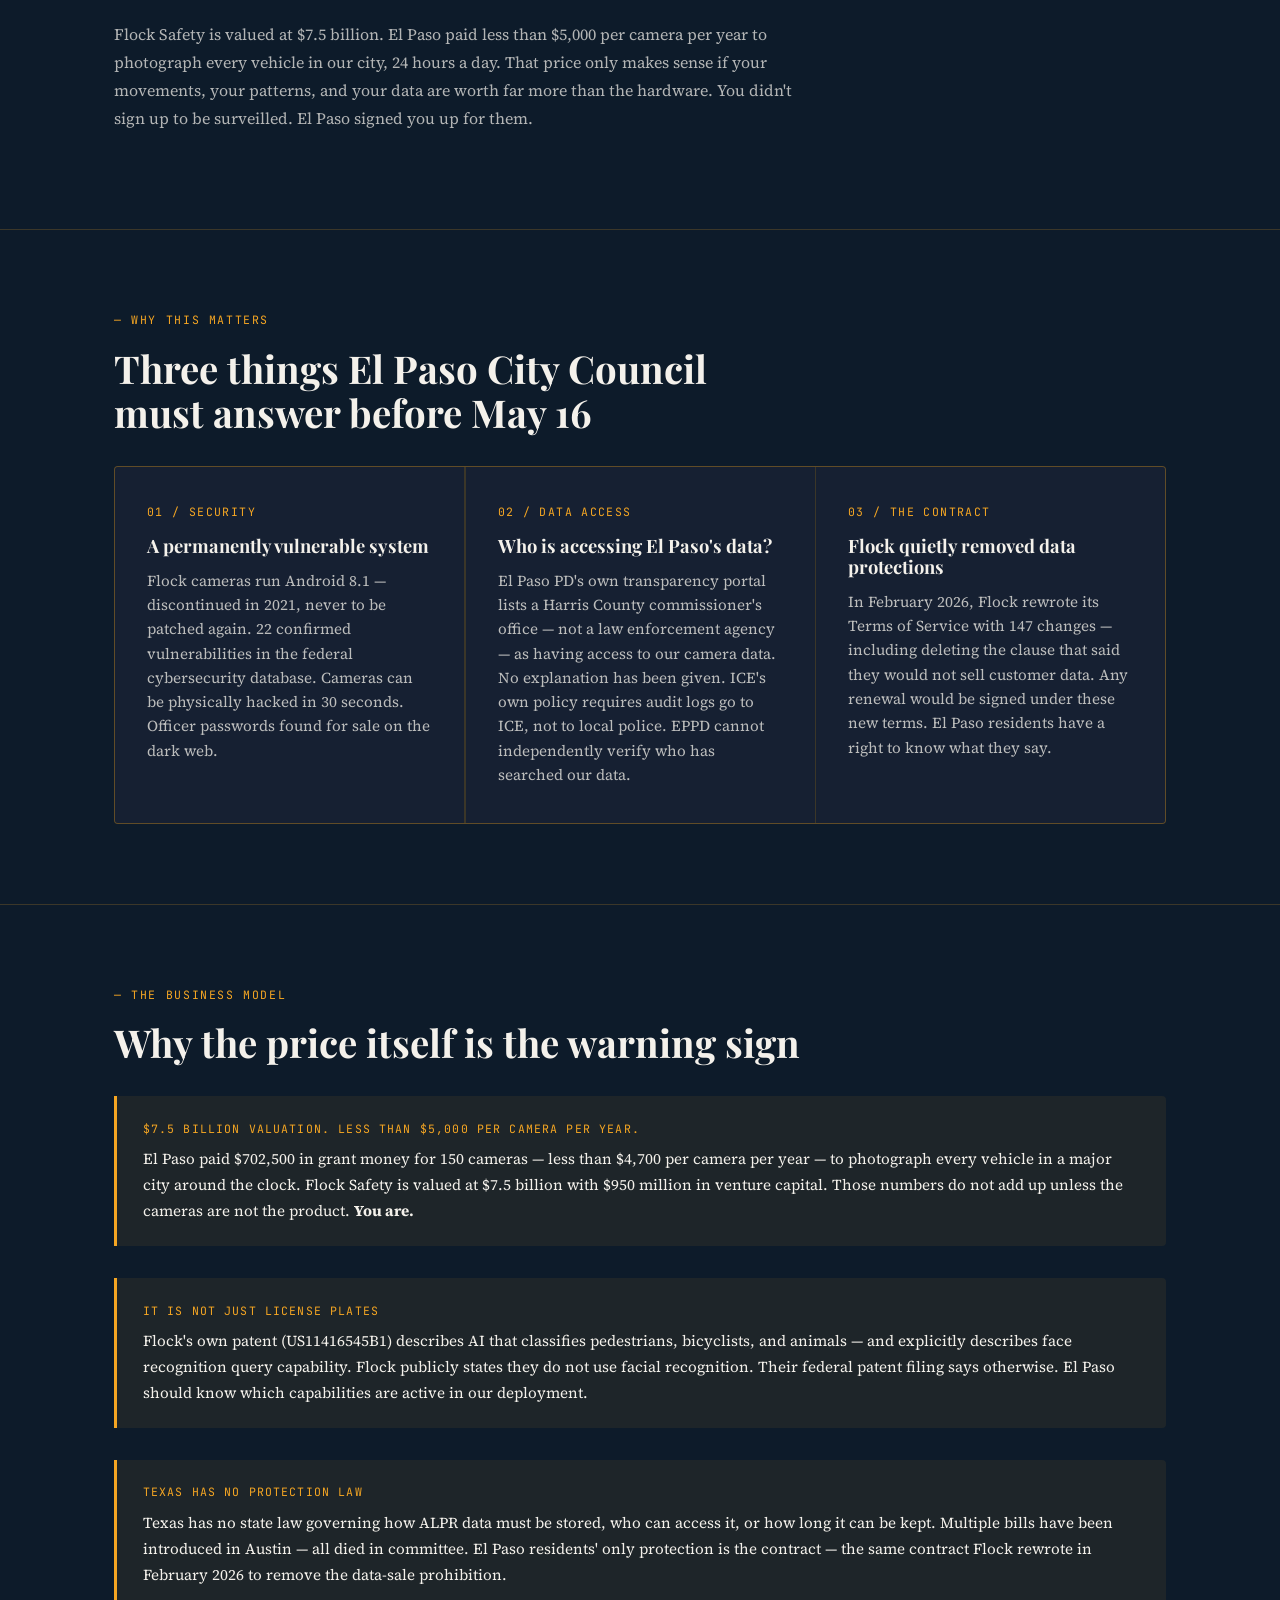
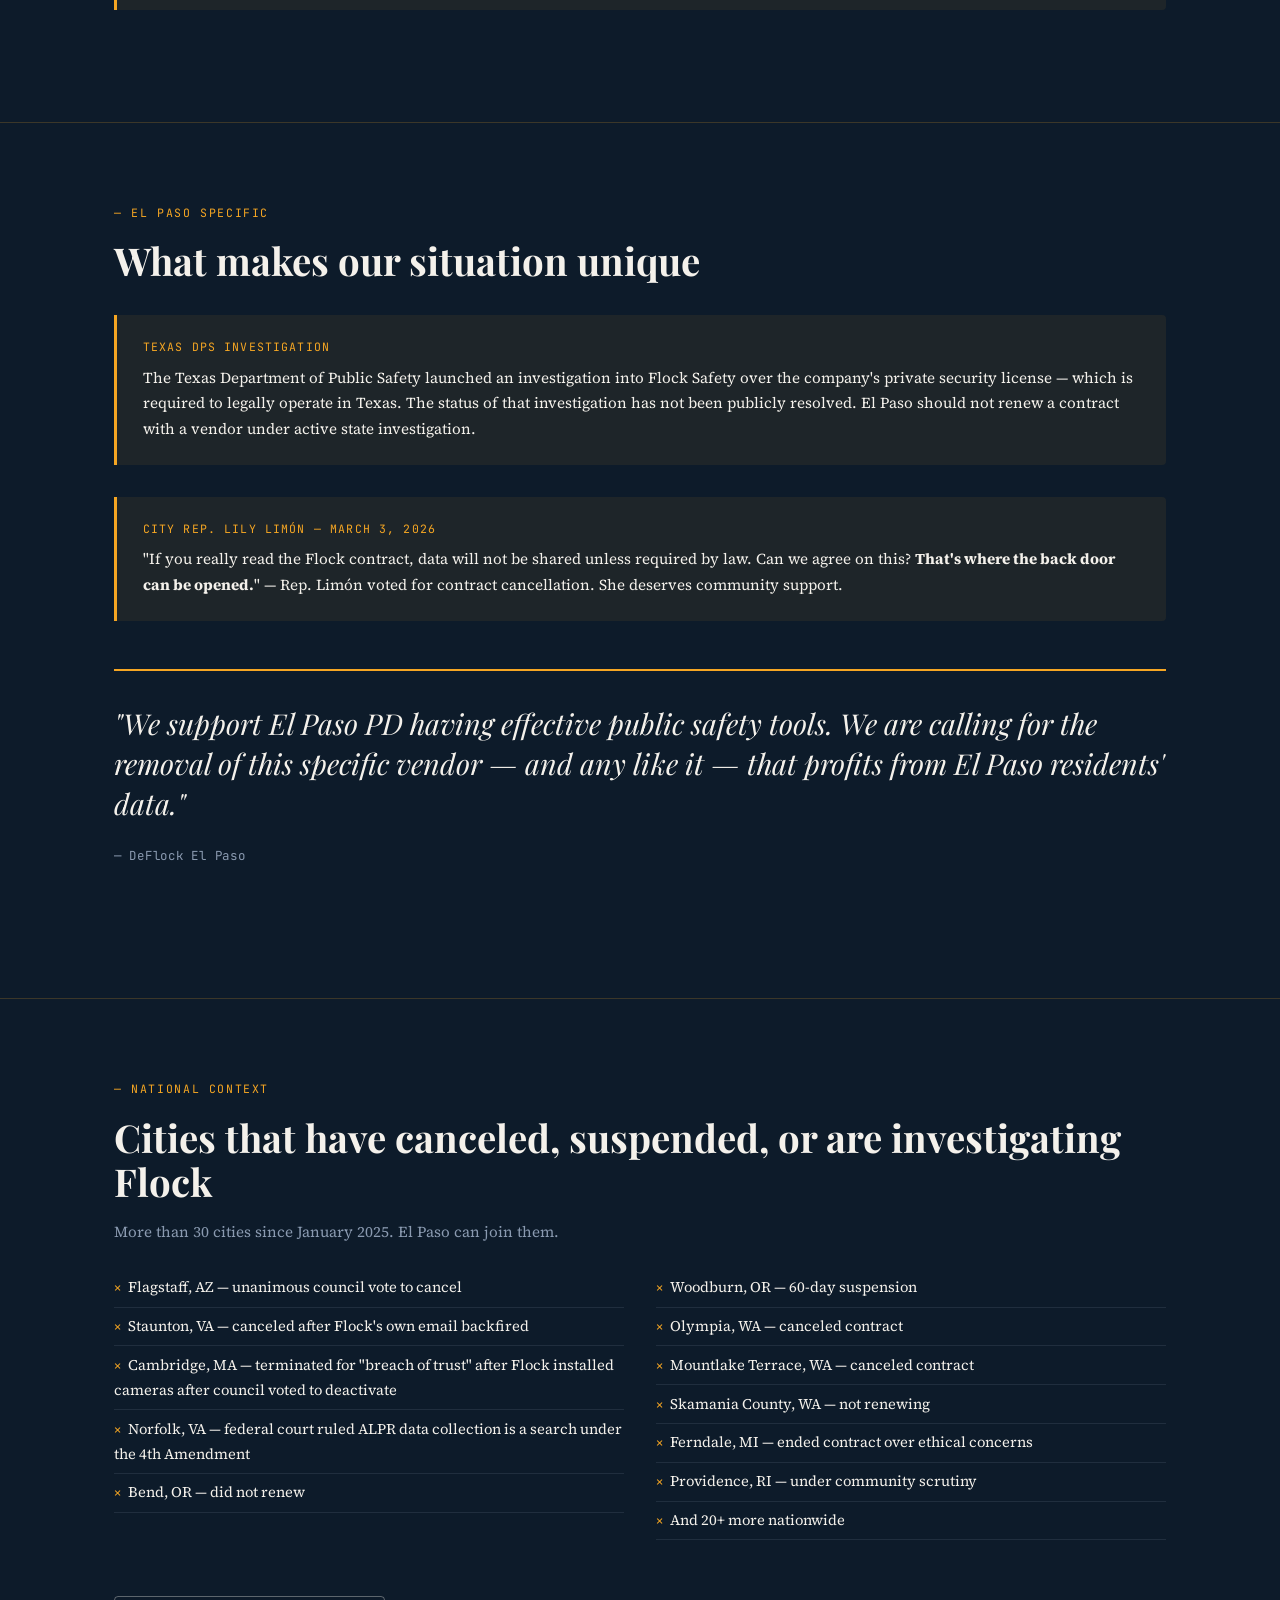
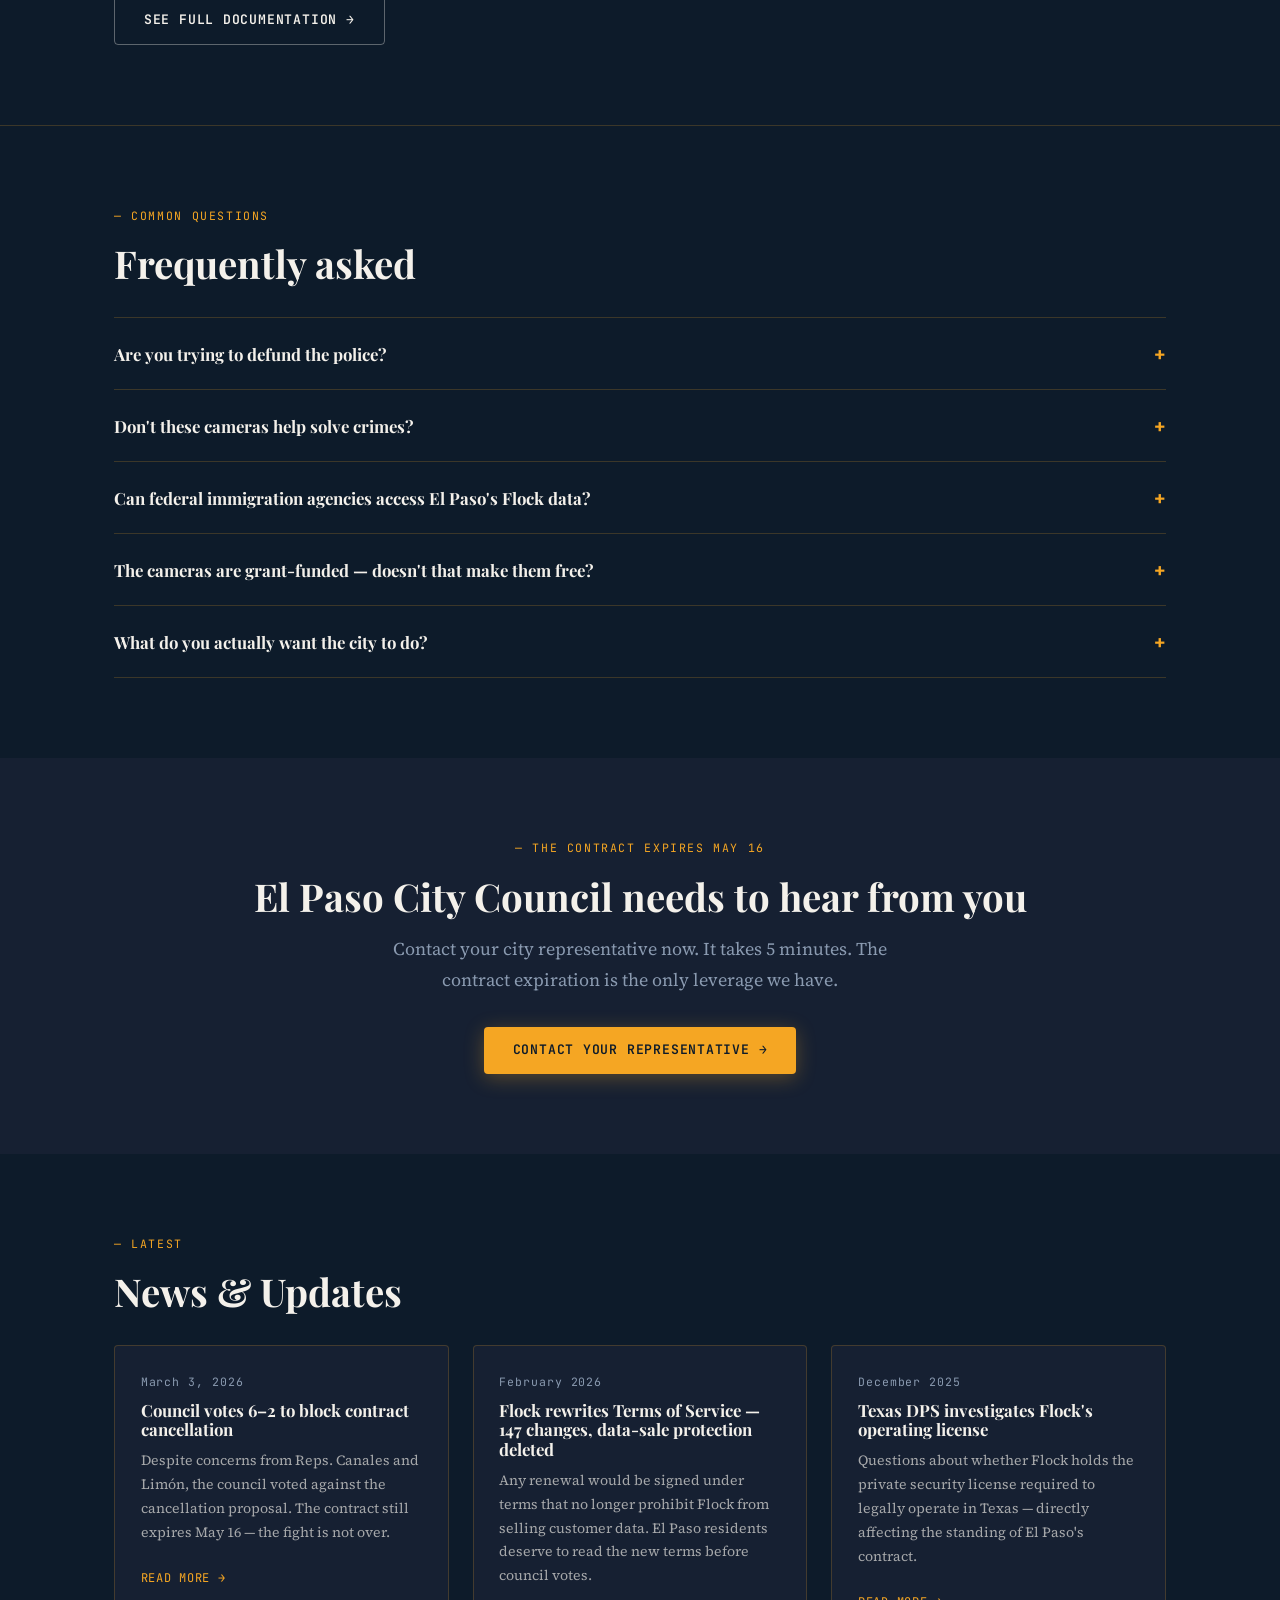
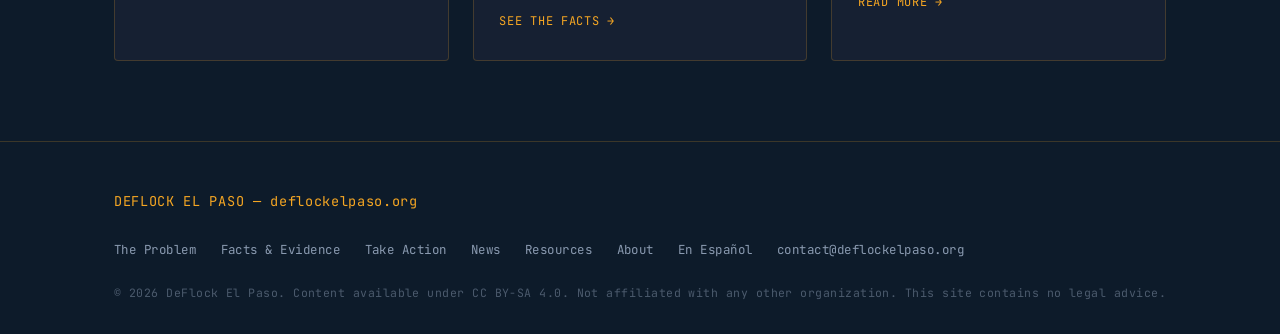
==== commit 44d24b0e: "Update index.html" ====
--- a/index.html
+++ b/index.html
@@ -4,21 +4,19 @@
   <meta charset="UTF-8">
   <meta name="viewport" content="width=device-width, initial-scale=1.0">
   <title>DeFlock El Paso — The Flock Contract Expires May 16</title>
-  <meta name="description" content="El Paso has 150 Flock Safety ALPR cameras. The contract expires May 16, 2026. Before it renews, El Paso deserves answers.">
+  <meta name="description" content="El Paso has 150 Flock Safety ALPR cameras. The contract expires May 16, 2026. El Paso residents are the product. It's time to cancel it.">
   <meta property="og:title" content="DeFlock El Paso">
-  <meta property="og:description" content="150 surveillance cameras. One expiring contract. El Paso deserves answers before May 16.">
+  <meta property="og:description" content="El Paso is not Flock's customer. El Paso residents are the product. The contract expires May 16.">
   <meta property="og:url" content="https://deflockelpaso.org">
   <link rel="canonical" href="https://deflockelpaso.org">
   <link rel="stylesheet" href="style.css">
 </head>
 <body>
 
-<!-- Urgency Bar -->
 <div class="urgency-bar">
-  ⚠ The El Paso Flock Safety contract expires <strong>May 16, 2026</strong>. City Council should demand answers before renewing. &nbsp;<a href="action.html">Take action →</a>
+  ⚠ The El Paso Flock Safety contract expires <strong>May 16, 2026</strong>. Tell your council member to cancel it. &nbsp;<a href="action.html">Take action →</a>
 </div>
 
-<!-- Navigation -->
 <nav>
   <div class="nav-inner">
     <a class="nav-logo" href="index.html">DEFLOCK EL PASO</a>
@@ -42,13 +40,12 @@
   <div class="container">
     <div class="hero-eyebrow fade-up">El Paso, Texas</div>
     <h1 class="fade-up delay-1">El Paso has <em>150</em> Flock Safety cameras.<br>The contract expires May 16.</h1>
-    <p class="hero-sub fade-up delay-2">Before the city renews, residents deserve honest answers about who has accessed our data, what the cameras actually capture, and whether this vendor can be trusted.</p>
+    <p class="hero-sub fade-up delay-2">We are calling on El Paso City Council to cancel this contract and not renew it. Before the city makes any decision, residents deserve to know the truth about what these cameras do, who can access the data, and why this vendor cannot be trusted.</p>
     <div class="hero-actions fade-up delay-3">
       <a href="action.html" class="btn btn-primary">Take Action</a>
       <a href="facts.html" class="btn btn-outline">See the Facts</a>
     </div>
 
-    <!-- Stats Bar -->
     <div class="stats-bar fade-up delay-3">
       <div class="stat-item">
         <div class="stat-num">150+</div>
@@ -56,11 +53,11 @@
       </div>
       <div class="stat-item">
         <div class="stat-num">May 16</div>
-        <div class="stat-desc">Contract expiration date — the decision point</div>
+        <div class="stat-desc">Contract expiration — the decision point</div>
       </div>
       <div class="stat-item">
         <div class="stat-num">6–2</div>
-        <div class="stat-desc">City Council vote on March 3 to keep cameras</div>
+        <div class="stat-desc">Council vote on March 3 to block contract cancellation</div>
       </div>
       <div class="stat-item">
         <div class="stat-num">30+</div>
@@ -92,27 +89,61 @@
   </div>
 </div>
 
-<!-- The Problem in 3 Points -->
+<!-- The Core Statement -->
+<section>
+  <div class="container">
+    <div class="pull-quote">
+      <blockquote>El Paso is not Flock's customer.<br>El Paso residents are the product.</blockquote>
+      <cite>— DeFlock El Paso</cite>
+    </div>
+    <p style="color: rgba(244,241,235,0.72); max-width: 680px; font-size: 1rem; line-height: 1.75; margin-top: 1.5rem;">Flock Safety is valued at $7.5 billion. El Paso paid less than $5,000 per camera per year to photograph every vehicle in our city, 24 hours a day. That price only makes sense if your movements, your patterns, and your data are worth far more than the hardware. You didn't sign up to be surveilled. El Paso signed you up for them.</p>
+  </div>
+</section>
+
+<!-- Three Points -->
 <section>
   <div class="container">
     <div class="section-label">Why This Matters</div>
-    <h2 style="margin-bottom: 2rem; max-width: 640px;">Three things El Paso City Council should know before renewing</h2>
+    <h2 style="margin-bottom: 2rem; max-width: 640px;">Three things El Paso City Council must answer before May 16</h2>
     <div class="points-grid">
       <div class="point-card">
         <div class="point-num">01 / SECURITY</div>
-        <h3>22 Confirmed Vulnerabilities</h3>
-        <p>The National Vulnerability Database lists 22 confirmed security flaws in Flock devices. Cameras can be physically hacked in 30 seconds. At one point, Flock admin dashboards were publicly accessible without a password.</p>
+        <h3>A permanently vulnerable system</h3>
+        <p>Flock cameras run Android 8.1 — discontinued in 2021, never to be patched again. 22 confirmed vulnerabilities in the federal cybersecurity database. Cameras can be physically hacked in 30 seconds. Officer passwords found for sale on the dark web.</p>
       </div>
       <div class="point-card">
         <div class="point-num">02 / DATA ACCESS</div>
-        <h3>Who Is Accessing El Paso's Data?</h3>
-        <p>El Paso PD's own transparency portal lists a Harris County commissioner's office — not a law enforcement agency — as having access to El Paso camera data. No explanation has been provided to residents.</p>
+        <h3>Who is accessing El Paso's data?</h3>
+        <p>El Paso PD's own transparency portal lists a Harris County commissioner's office — not a law enforcement agency — as having access to our camera data. No explanation has been given. ICE's own policy requires audit logs go to ICE, not to local police. EPPD cannot independently verify who has searched our data.</p>
       </div>
       <div class="point-card">
-        <div class="point-num">03 / CONTRACT CHANGES</div>
-        <h3>Flock Quietly Rewrote Its Terms</h3>
-        <p>In February 2026, Flock rewrote its Terms of Service with 147 changes — including deleting the clause that said "Flock does not own and shall not sell Customer Data." El Paso residents should know what terms a renewal would be signed under.</p>
-      </div>
+        <div class="point-num">03 / THE CONTRACT</div>
+        <h3>Flock quietly removed data protections</h3>
+        <p>In February 2026, Flock rewrote its Terms of Service with 147 changes — including deleting the clause that said they would not sell customer data. Any renewal would be signed under these new terms. El Paso residents have a right to know what they say.</p>
+      </div>
+    </div>
+  </div>
+</section>
+
+<!-- Business Model -->
+<section>
+  <div class="container">
+    <div class="section-label">The Business Model</div>
+    <h2 style="margin-bottom: 1.5rem;">Why the price itself is the warning sign</h2>
+
+    <div class="alert-box">
+      <div class="alert-label">$7.5 billion valuation. Less than $5,000 per camera per year.</div>
+      <p>El Paso paid $702,500 in grant money for 150 cameras — less than $4,700 per camera per year — to photograph every vehicle in a major city around the clock. Flock Safety is valued at $7.5 billion with $950 million in venture capital. Those numbers do not add up unless the cameras are not the product. <strong>You are.</strong></p>
+    </div>
+
+    <div class="alert-box">
+      <div class="alert-label">It is not just license plates</div>
+      <p>Flock's own patent (US11416545B1) describes AI that classifies pedestrians, bicyclists, and animals — and explicitly describes face recognition query capability. Flock publicly states they do not use facial recognition. Their federal patent filing says otherwise. El Paso should know which capabilities are active in our deployment.</p>
+    </div>
+
+    <div class="alert-box">
+      <div class="alert-label">Texas has no protection law</div>
+      <p>Texas has no state law governing how ALPR data must be stored, who can access it, or how long it can be kept. Multiple bills have been introduced in Austin — all died in committee. El Paso residents' only protection is the contract — the same contract Flock rewrote in February 2026 to remove the data-sale prohibition.</p>
     </div>
   </div>
 </section>
@@ -121,40 +152,35 @@
 <section>
   <div class="container">
     <div class="section-label">El Paso Specific</div>
-    <h2 style="margin-bottom: 1.5rem;">What makes El Paso's situation unique</h2>
-
-    <div class="alert-box">
-      <div class="alert-label">Texas has no ALPR protection law</div>
-      <p>Texas has no state law governing how license plate reader data must be stored, who can access it, or how long it can be kept. Multiple bills have been introduced in Austin — all died in committee. El Paso residents have no state-level legal backstop. Governance depends entirely on the contract and the vendor's honesty.</p>
-    </div>
+    <h2 style="margin-bottom: 1.5rem;">What makes our situation unique</h2>
 
     <div class="alert-box">
       <div class="alert-label">Texas DPS Investigation</div>
-      <p>The Texas Department of Public Safety launched an investigation into Flock Safety over the company's private security license — which is required to legally operate in Texas. The investigation's outcome directly affects whether El Paso's contract is even on solid legal ground.</p>
-    </div>
-
-    <div class="alert-box">
-      <div class="alert-label">City Rep. Lily Limón's own words, March 3, 2026</div>
-      <p>"If you really read the Flock contract, data will not be shared unless required by law. Can we agree on this? <strong>That's where the back door can be opened.</strong>" — Rep. Limón voted to end the contract. She deserves community support.</p>
+      <p>The Texas Department of Public Safety launched an investigation into Flock Safety over the company's private security license — which is required to legally operate in Texas. The status of that investigation has not been publicly resolved. El Paso should not renew a contract with a vendor under active state investigation.</p>
+    </div>
+
+    <div class="alert-box">
+      <div class="alert-label">City Rep. Lily Limón — March 3, 2026</div>
+      <p>"If you really read the Flock contract, data will not be shared unless required by law. Can we agree on this? <strong>That's where the back door can be opened.</strong>" — Rep. Limón voted for contract cancellation. She deserves community support.</p>
     </div>
 
     <div class="pull-quote">
-      <blockquote>"We're not opposed to law enforcement having modern tools. We're asking whether this specific vendor — with this track record — can be trusted with El Paso's data."</blockquote>
+      <blockquote>"We support El Paso PD having effective public safety tools. We are calling for the removal of this specific vendor — and any like it — that profits from El Paso residents' data."</blockquote>
       <cite>— DeFlock El Paso</cite>
     </div>
   </div>
 </section>
 
-<!-- Cities Canceling -->
+<!-- Cities -->
 <section>
   <div class="container">
     <div class="section-label">National Context</div>
     <h2 style="margin-bottom: 1rem;">Cities that have canceled, suspended, or are investigating Flock</h2>
-    <p style="color: var(--gray); margin-bottom: 1.5rem; font-size: 0.95rem;">More than 30 cities since January 2025. El Paso can join them — or demand real governance conditions before renewing.</p>
+    <p style="color: var(--gray); margin-bottom: 1.5rem; font-size: 0.95rem;">More than 30 cities since January 2025. El Paso can join them.</p>
     <ul class="cities-list">
       <li>Flagstaff, AZ — unanimous council vote to cancel</li>
       <li>Staunton, VA — canceled after Flock's own email backfired</li>
-      <li>Cambridge, MA — terminated for "breach of trust"</li>
+      <li>Cambridge, MA — terminated for "breach of trust" after Flock installed cameras after council voted to deactivate</li>
       <li>Norfolk, VA — federal court ruled ALPR data collection is a search under the 4th Amendment</li>
       <li>Bend, OR — did not renew</li>
       <li>Woodburn, OR — 60-day suspension</li>
@@ -177,23 +203,23 @@
     <div class="faq-list">
       <details>
         <summary>Are you trying to defund the police?</summary>
-        <p>No. We support El Paso PD having effective tools. We are asking whether this specific vendor — one with documented security failures, a quietly rewritten contract, and a history of enabling unauthorized data access — is the right choice for El Paso. Good policing deserves a trustworthy vendor.</p>
+        <p>No. We support El Paso PD having effective public safety tools. We are calling for the removal of this specific vendor — one with documented security failures, a quietly rewritten contract, a history of enabling unauthorized federal data access, and a patent that contradicts its own marketing claims. Good policing deserves a trustworthy vendor. Flock is not that vendor.</p>
       </details>
       <details>
         <summary>Don't these cameras help solve crimes?</summary>
-        <p>They can. But evidence gathered through a system with documented security failures can be thrown out in court — as happened in Norfolk, Virginia, where a federal judge ruled ALPR data collection without a warrant constitutes a search under the Fourth Amendment. We're protecting EPPD's ability to make cases stick by ensuring their tools are legally sound.</p>
+        <p>They can. But evidence gathered through a compromised system can be thrown out in court — as happened in Norfolk, Virginia, where a federal judge ruled ALPR data collection without a warrant constitutes a search under the Fourth Amendment. We are protecting EPPD's ability to make cases stick by ensuring their tools are legally sound and properly secured.</p>
       </details>
       <details>
         <summary>Can federal immigration agencies access El Paso's Flock data?</summary>
-        <p>El Paso PD says no. But in other cities, federal agencies accessed Flock data for over a year without the police department's knowledge — Flock enabled it without telling them. El Paso is a border city. We deserve a written, enforceable guarantee in the contract — not verbal assurances.</p>
+        <p>El Paso PD says no. But ICE's own Privacy Impact Assessment (PIA-039) requires audit logs of all ALPR queries to be provided to ICE — not to local police. EPPD cannot independently verify who has searched El Paso's data. In other cities, ICE accessed Flock data for extended periods without the local police department's knowledge. El Paso is a border city. We deserve more than a verbal assurance.</p>
       </details>
       <details>
         <summary>The cameras are grant-funded — doesn't that make them free?</summary>
-        <p>The initial deployment was covered by a state grant. But contracts renew, and future costs fall on El Paso taxpayers. More importantly: the cost of data liability, legal challenges, or a security breach could far exceed the original grant amount.</p>
+        <p>The initial deployment was grant-funded. But the grant covers hardware — not the ongoing data rights Flock retains, not the subscription costs of future renewals, and not the legal and financial liability if El Paso continues using a vendor under Texas DPS investigation. The cost of a data breach or legal challenge could far exceed the original grant.</p>
       </details>
       <details>
         <summary>What do you actually want the city to do?</summary>
-        <p>We're asking the city to cancel the Flock contract and not renew it. If the council refuses, these are the <a href="facts.html#conditions">minimum conditions we demand</a> before any renewal is signed — and we will be watching.</p>
+        <p>Cancel the contract on May 16 and do not renew it. If the council refuses, these are the <a href="facts.html#conditions">minimum conditions we demand</a> before any renewal is signed — and we will be watching.</p>
       </details>
     </div>
   </div>
@@ -204,7 +230,7 @@
   <div class="container">
     <div class="section-label text-center">The contract expires May 16</div>
     <h2>El Paso City Council needs to hear from you</h2>
-    <p>Contact your city representative before the contract is renewed. It takes 5 minutes and it matters.</p>
+    <p>Contact your city representative now. It takes 5 minutes. The contract expiration is the only leverage we have.</p>
     <a href="action.html" class="btn btn-primary">Contact Your Representative →</a>
   </div>
 </div>
@@ -217,27 +243,26 @@
     <div class="news-grid">
       <div class="news-card">
         <div class="news-date">March 3, 2026</div>
-        <h3>City Council votes 6–2 to keep Flock cameras</h3>
-        <p>Despite concerns from two representatives, the council voted to allow the contract renewal process to continue. The contract still expires May 16.</p>
+        <h3>Council votes 6–2 to block contract cancellation</h3>
+        <p>Despite concerns from Reps. Canales and Limón, the council voted against the cancellation proposal. The contract still expires May 16 — the fight is not over.</p>
         <a class="read-more" href="blog/index.html">Read more →</a>
       </div>
       <div class="news-card">
         <div class="news-date">February 2026</div>
-        <h3>Flock rewrites Terms of Service — 147 changes</h3>
-        <p>Including deletion of the clause prohibiting the sale of customer data. What does this mean for El Paso's renewal?</p>
+        <h3>Flock rewrites Terms of Service — 147 changes, data-sale protection deleted</h3>
+        <p>Any renewal would be signed under terms that no longer prohibit Flock from selling customer data. El Paso residents deserve to read the new terms before council votes.</p>
         <a class="read-more" href="facts.html">See the facts →</a>
       </div>
       <div class="news-card">
         <div class="news-date">December 2025</div>
         <h3>Texas DPS investigates Flock's operating license</h3>
-        <p>Questions about whether Flock holds the required private security license to legally operate in Texas — affecting El Paso directly.</p>
+        <p>Questions about whether Flock holds the private security license required to legally operate in Texas — directly affecting the standing of El Paso's contract.</p>
         <a class="read-more" href="blog/index.html">Read more →</a>
       </div>
     </div>
   </div>
 </section>
 
-<!-- Footer -->
 <footer>
   <div class="footer-inner">
     <div class="footer-logo">DEFLOCK EL PASO — deflockelpaso.org</div>
@@ -249,14 +274,13 @@
       <li><a href="resources.html">Resources</a></li>
       <li><a href="about.html">About</a></li>
       <li><a href="es.html">En Español</a></li>
-      <li><a href="/cdn-cgi/l/email-protection#294a46475d484a5d694d4c4f45464a424c4559485a4607465b4e"><span class="__cf_email__" data-cfemail="5a3935342e3b392e1a3e3f3c363539313f362a3b29357435283d">[email&#160;protected]</span></a></li>
+      <li><a href="mailto:contact@deflockelpaso.org">contact@deflockelpaso.org</a></li>
     </ul>
     <div class="footer-copy">© 2026 DeFlock El Paso. Content available under CC BY-SA 4.0. Not affiliated with any other organization. This site contains no legal advice.</div>
   </div>
 </footer>
 
-<script data-cfasync="false" src="/cdn-cgi/scripts/5c5dd728/cloudflare-static/email-decode.min.js"></script><script>
-// Countdown to May 16, 2026
+<script>
 function updateCountdown() {
   var target = new Date('2026-05-16T00:00:00');
   var now = new Date();
@@ -270,4 +294,21 @@
   var days  = Math.floor(diff / (1000*60*60*24));
   var hours = Math.floor((diff % (1000*60*60*24)) / (1000*60*60));
   var mins  = Math.floor((diff % (1000*60*60)) / (1000*60));
-  document.getElementById('cd
+  document.getElementById('cd-days').textContent  = days;
+  document.getElementById('cd-hours').textContent = hours;
+  document.getElementById('cd-mins').textContent  = String(mins).padStart(2,'0');
+}
+updateCountdown();
+setInterval(updateCountdown, 30000);
+
+var toggle = document.querySelector('.nav-toggle');
+if (toggle) {
+  toggle.addEventListener('click', function() {
+    this.classList.toggle('open');
+    document.getElementById('nav-links').classList.toggle('open');
+  });
+}
+</script>
+
+</body>
+</html>
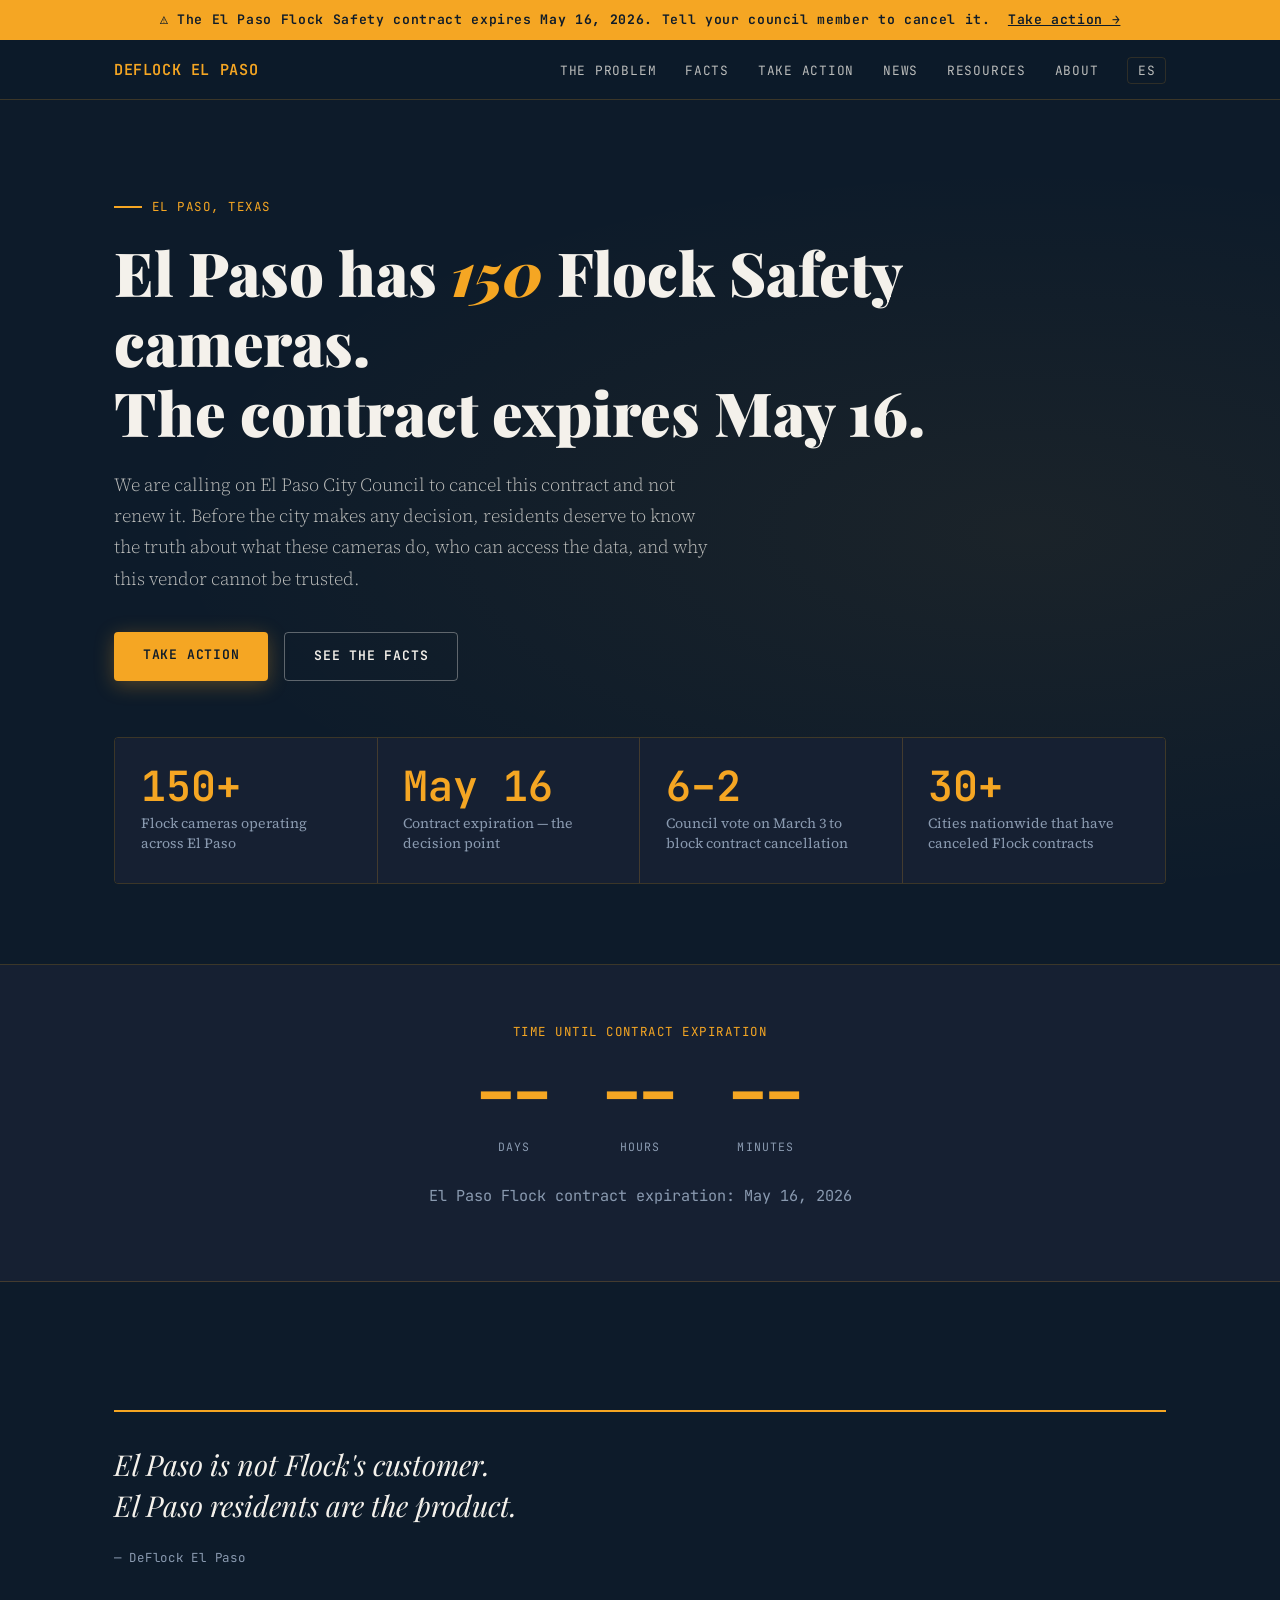
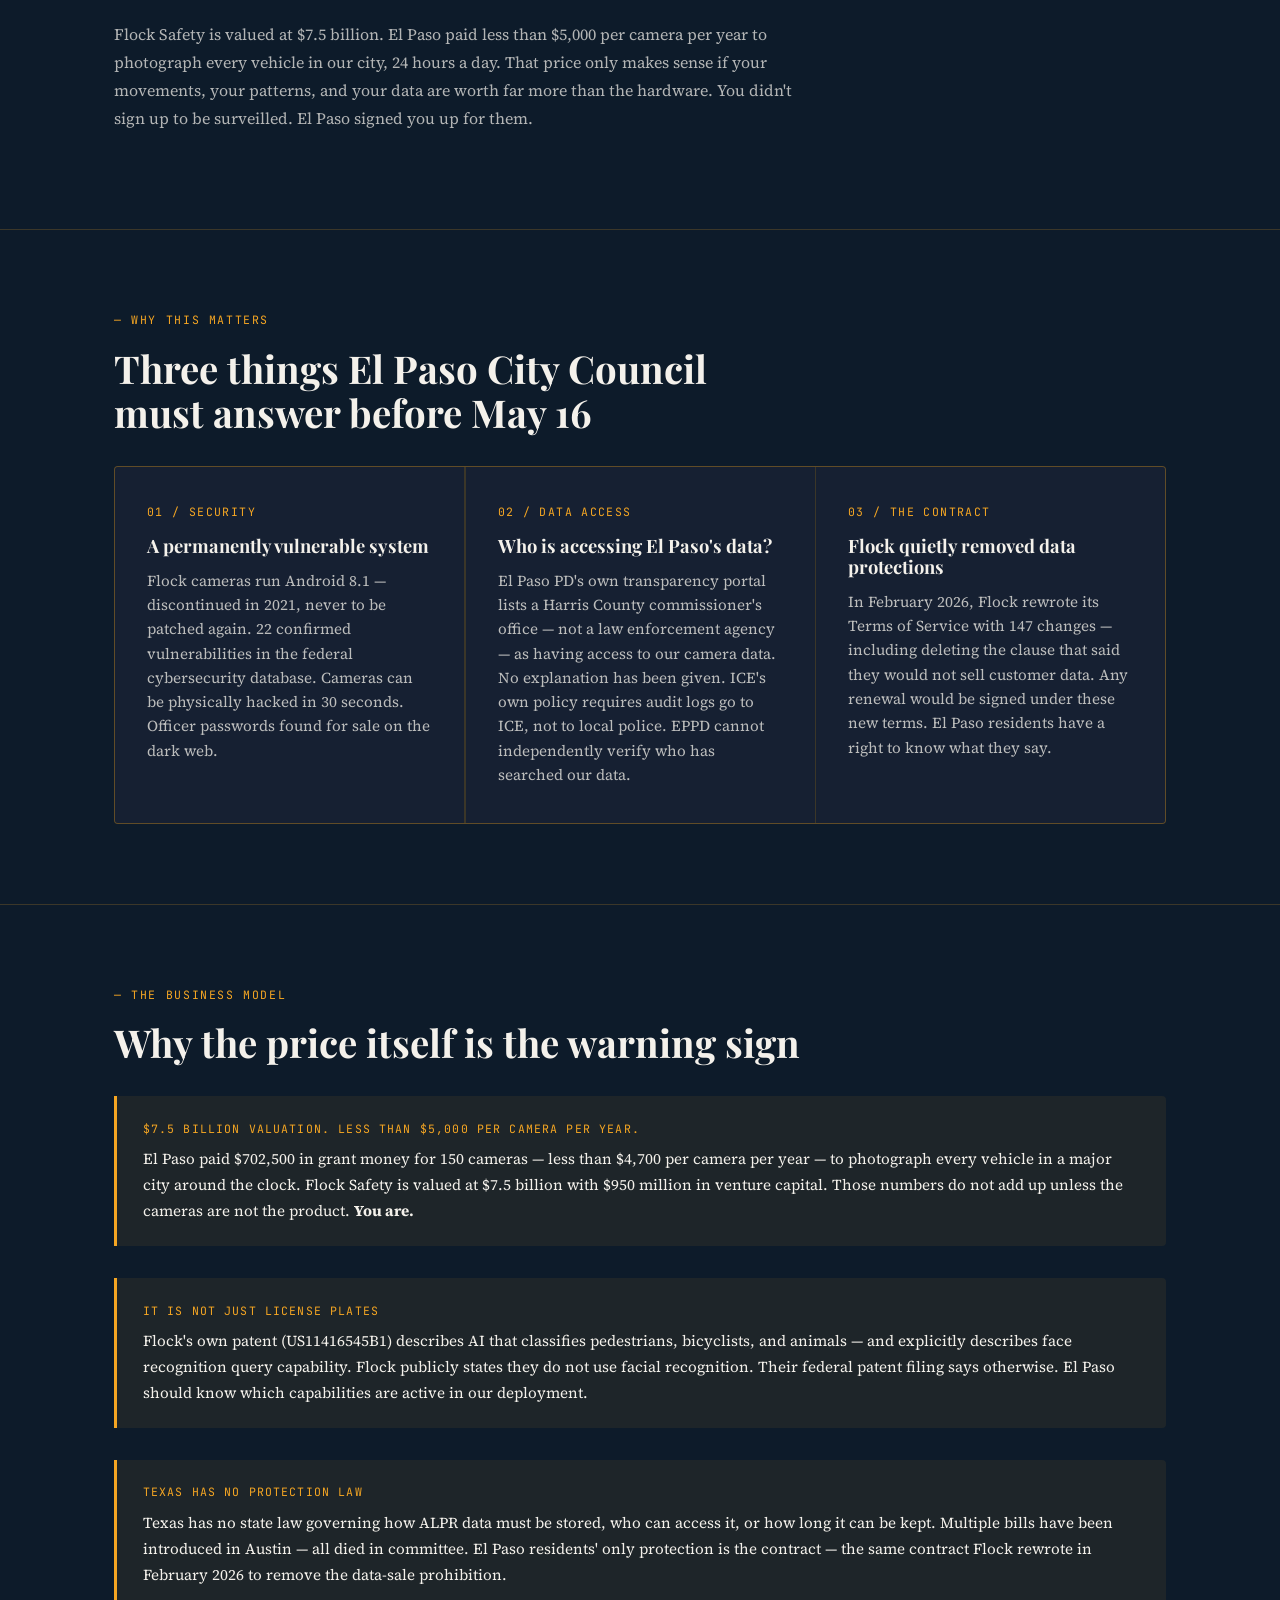
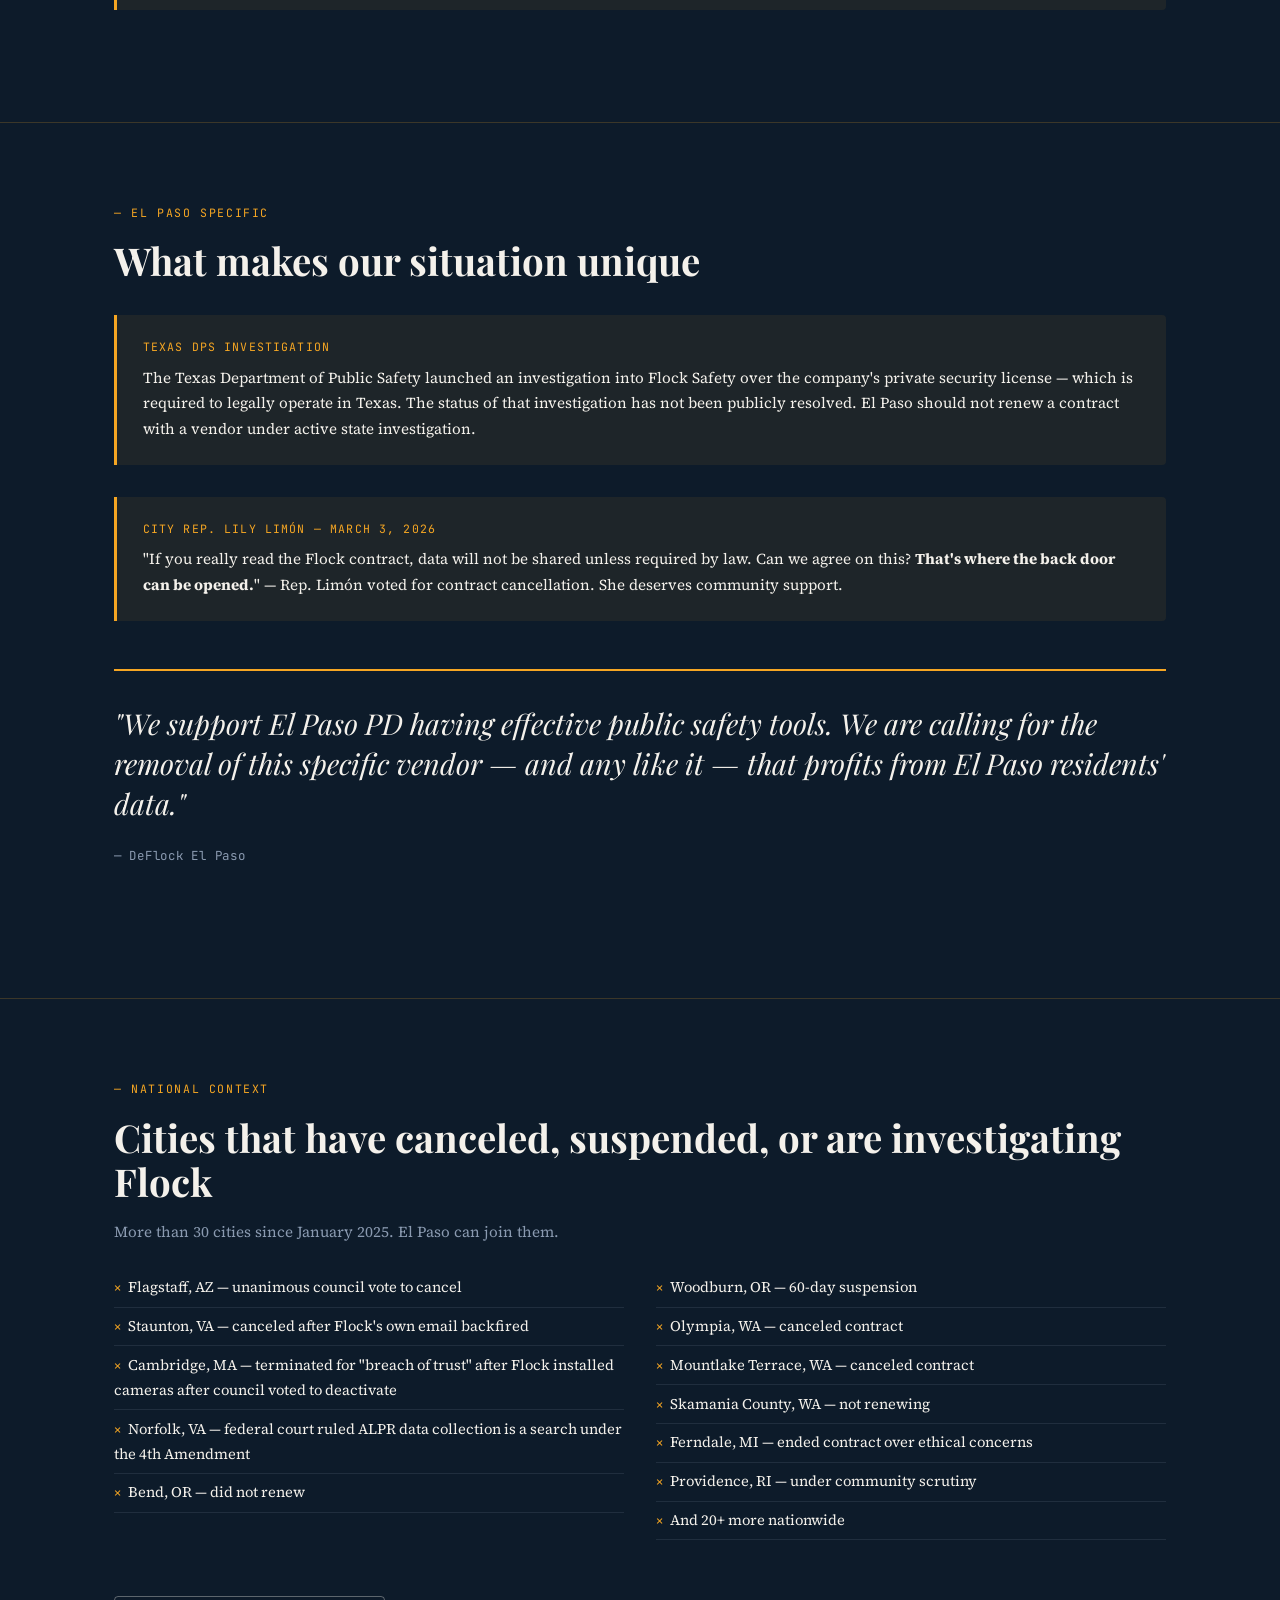
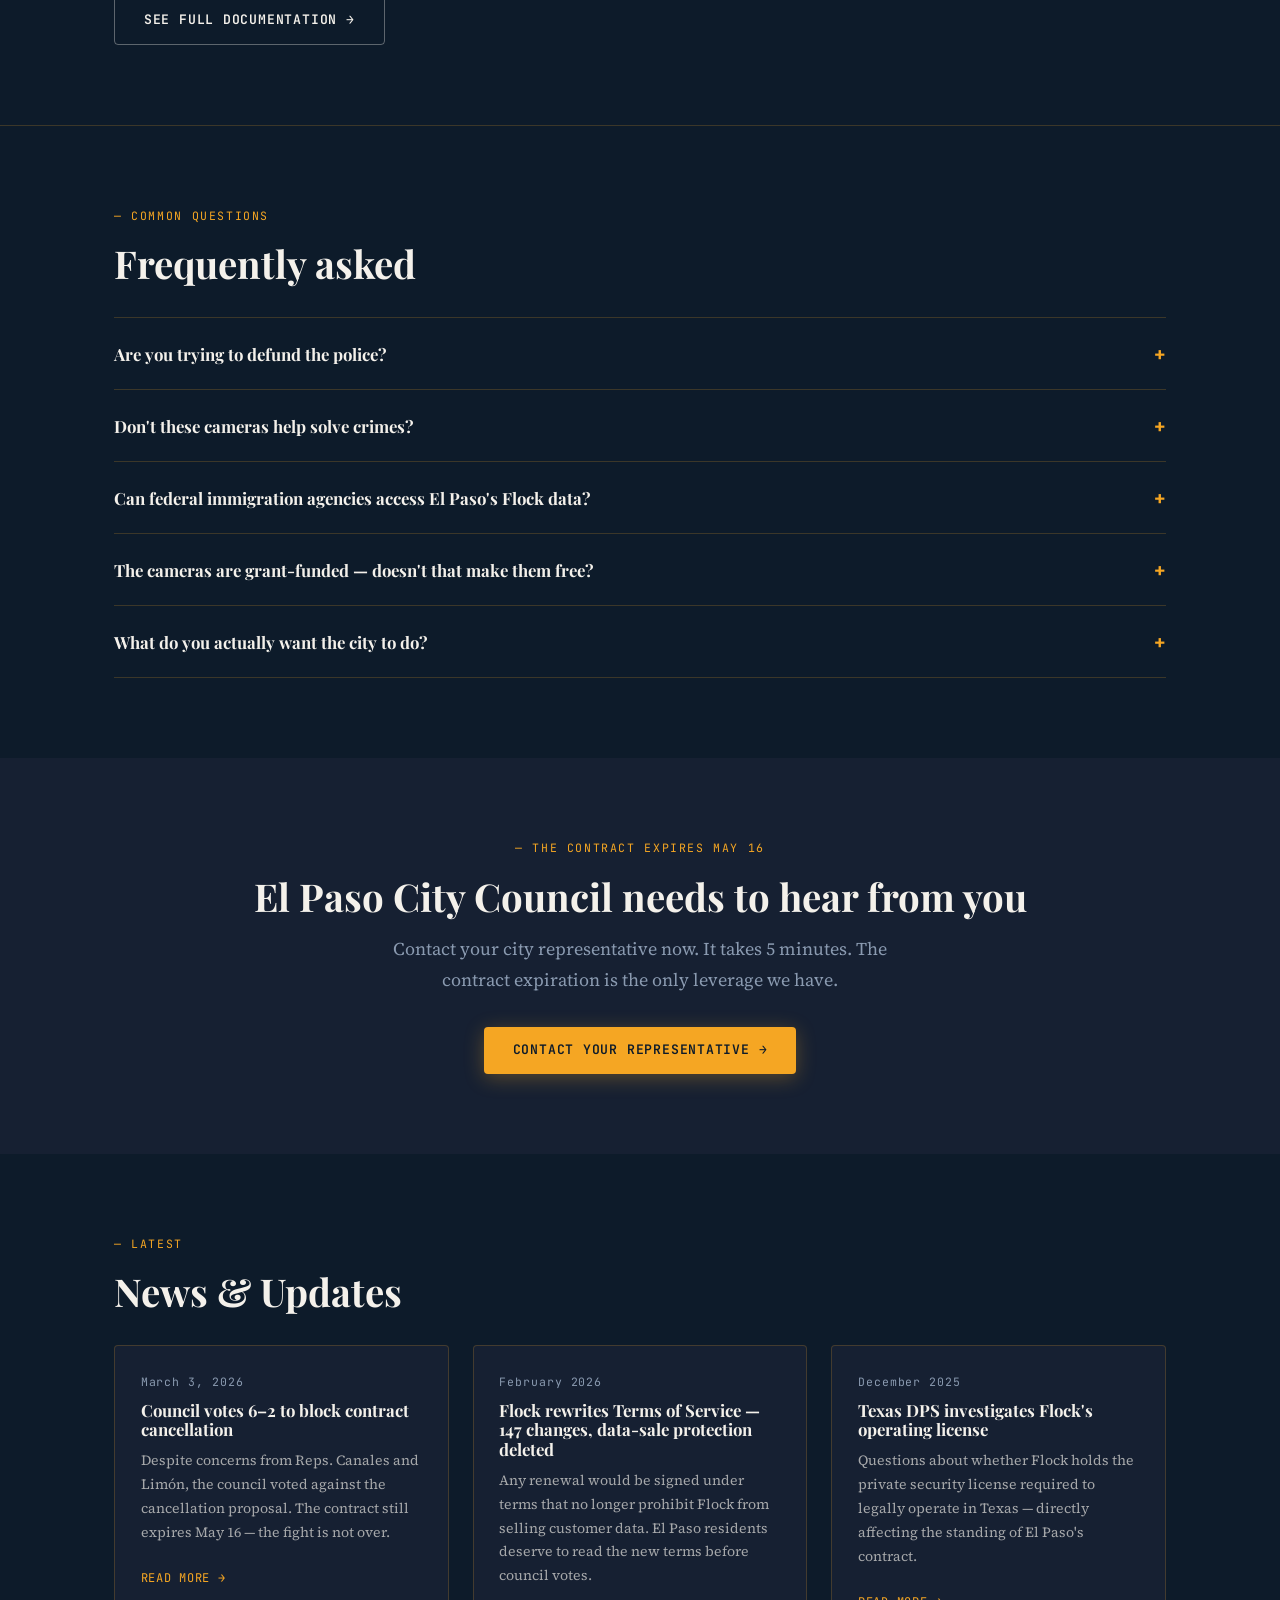
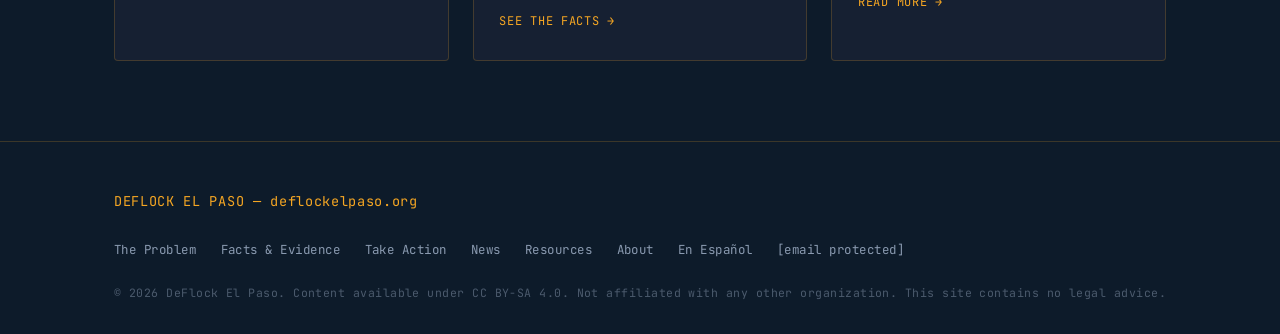
==== commit 98f3116d: "Update index.html" ====
--- a/index.html
+++ b/index.html
@@ -6,7 +6,7 @@
   <title>DeFlock El Paso — The Flock Contract Expires May 16</title>
   <meta name="description" content="El Paso has 150 Flock Safety ALPR cameras. The contract expires May 16, 2026. El Paso residents are the product. It's time to cancel it.">
   <meta property="og:title" content="DeFlock El Paso">
-  <meta property="og:description" content="El Paso is not Flock's customer. El Paso residents are the product. The contract expires May 16.">
+  <meta property="og:description" content="El Paso has 150 Flock Safety ALPR cameras. The contract expires May 16, 2026. Before it renews, El Paso deserves answers.">
   <meta property="og:url" content="https://deflockelpaso.org">
   <link rel="canonical" href="https://deflockelpaso.org">
   <link rel="stylesheet" href="style.css">
@@ -274,13 +274,13 @@
       <li><a href="resources.html">Resources</a></li>
       <li><a href="about.html">About</a></li>
       <li><a href="es.html">En Español</a></li>
-      <li><a href="mailto:contact@deflockelpaso.org">contact@deflockelpaso.org</a></li>
+      <li><a href="/cdn-cgi/l/email-protection#40232f2e34212334002425262c2f232b252c3021332f6e2f3227"><span class="__cf_email__" data-cfemail="accfc3c2d8cdcfd8ecc8c9cac0c3cfc7c9c0dccddfc382c3decb">[email&#160;protected]</span></a></li>
     </ul>
     <div class="footer-copy">© 2026 DeFlock El Paso. Content available under CC BY-SA 4.0. Not affiliated with any other organization. This site contains no legal advice.</div>
   </div>
 </footer>
 
-<script>
+<script data-cfasync="false" src="/cdn-cgi/scripts/5c5dd728/cloudflare-static/email-decode.min.js"></script><script>
 function updateCountdown() {
   var target = new Date('2026-05-16T00:00:00');
   var now = new Date();
@@ -299,16 +299,4 @@
   document.getElementById('cd-mins').textContent  = String(mins).padStart(2,'0');
 }
 updateCountdown();
-setInterval(updateCountdown, 30000);
-
-var toggle = document.querySelector('.nav-toggle');
-if (toggle) {
-  toggle.addEventListener('click', function() {
-    this.classList.toggle('open');
-    document.getElementById('nav-links').classList.toggle('open');
-  });
-}
-</script>
-
-</body>
-</html>
+setInterval(updateCountdown, 30000
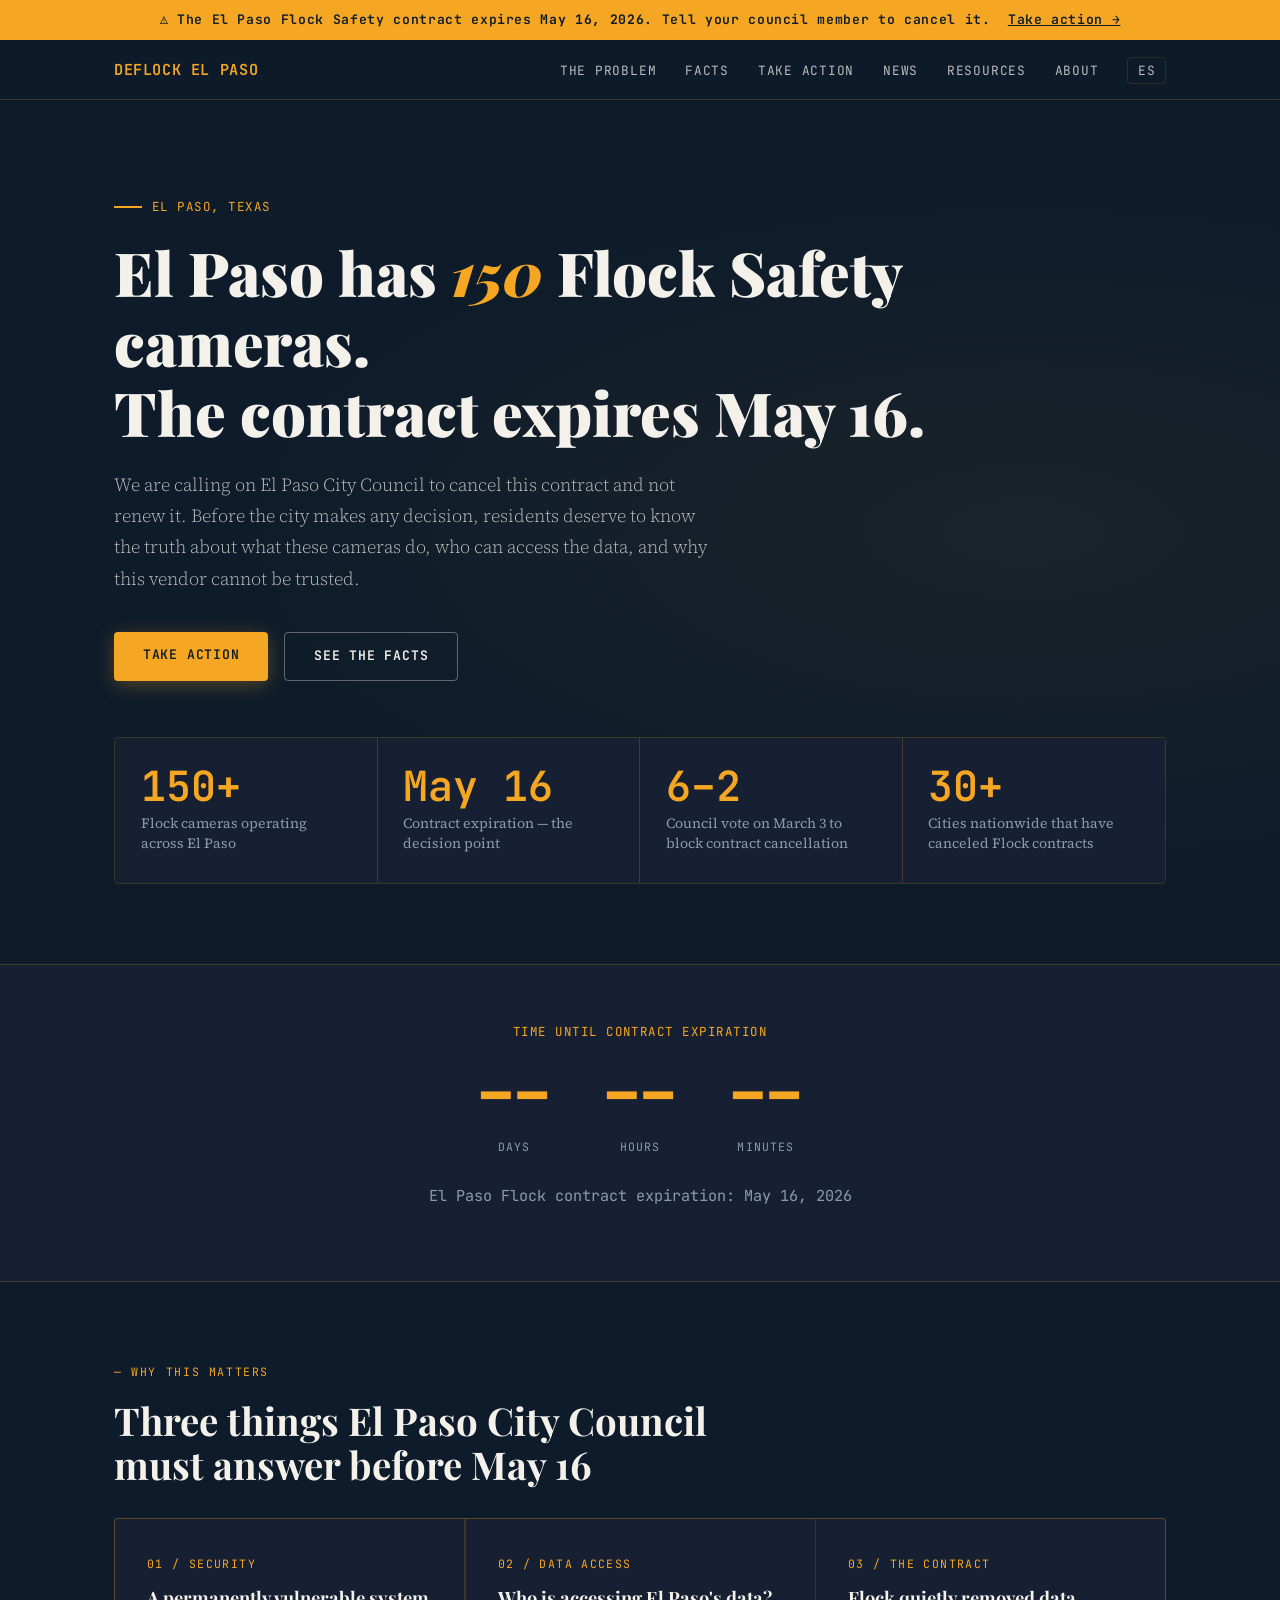
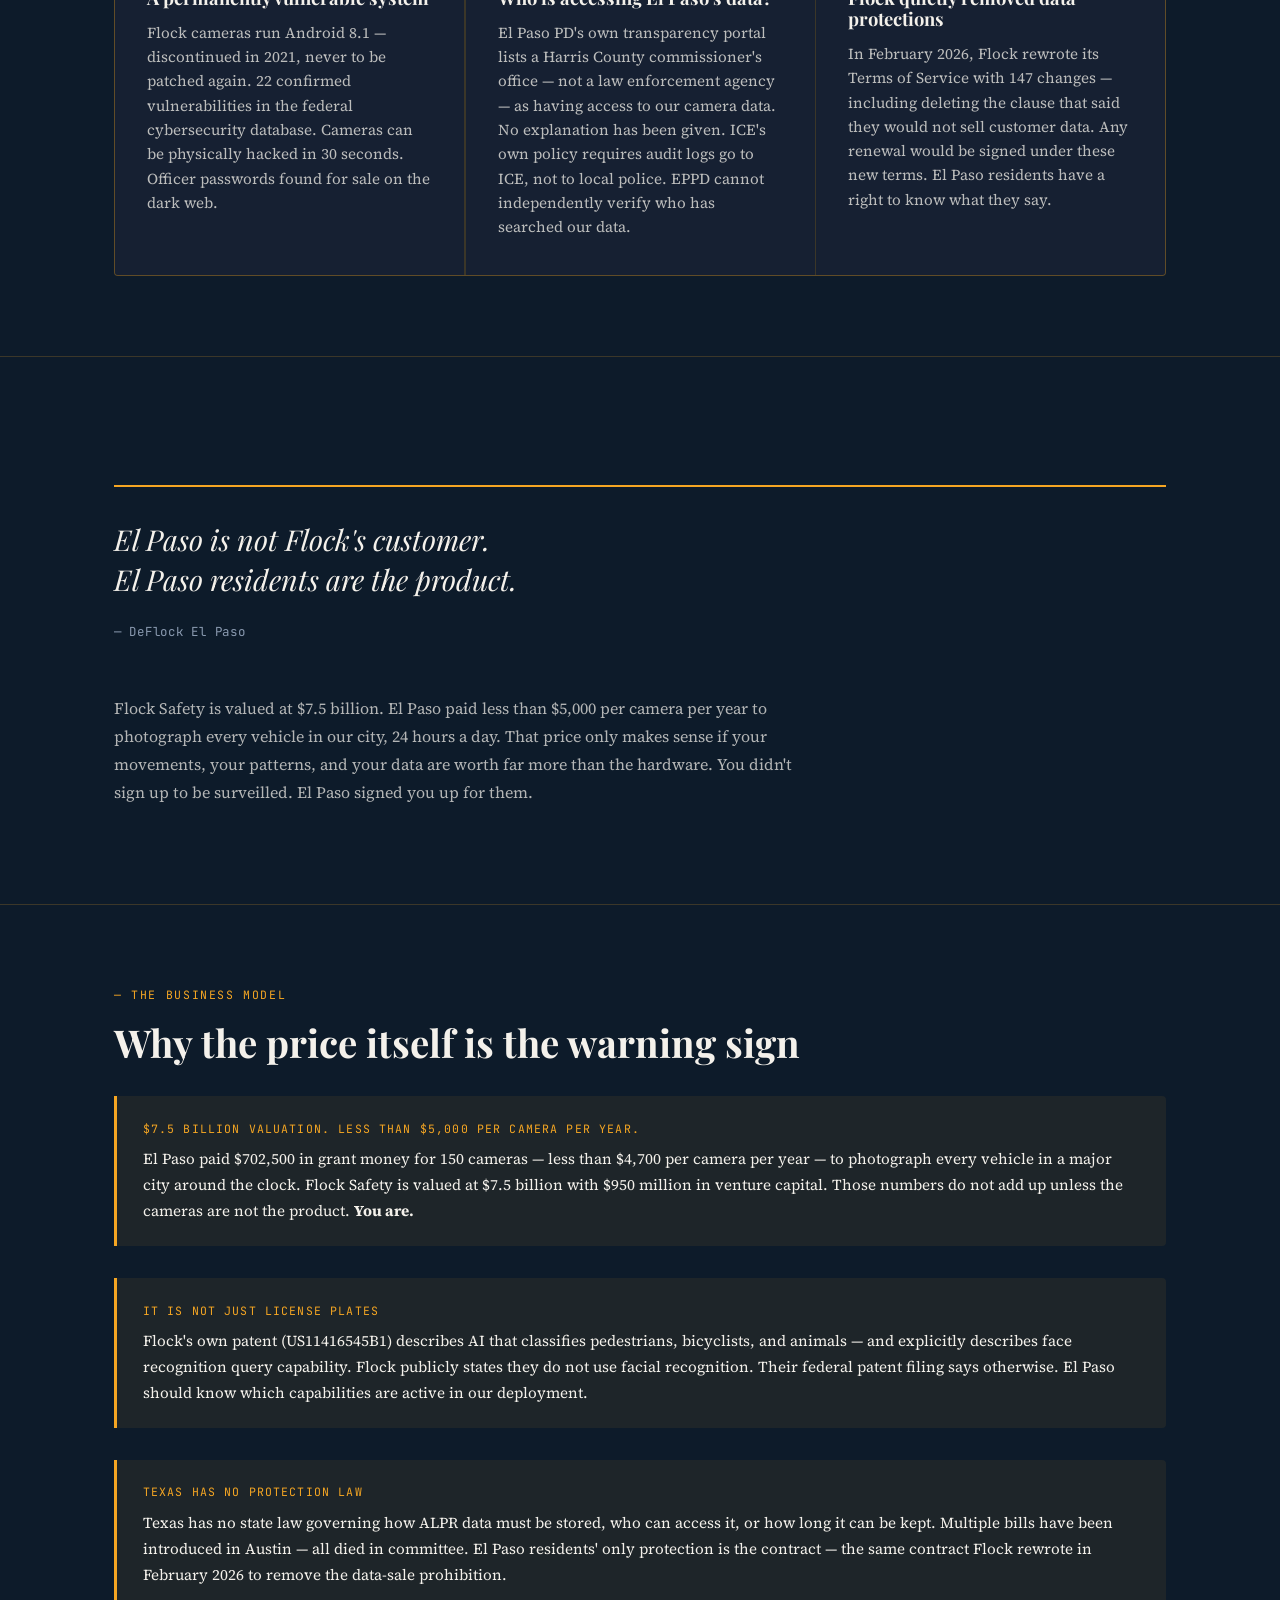
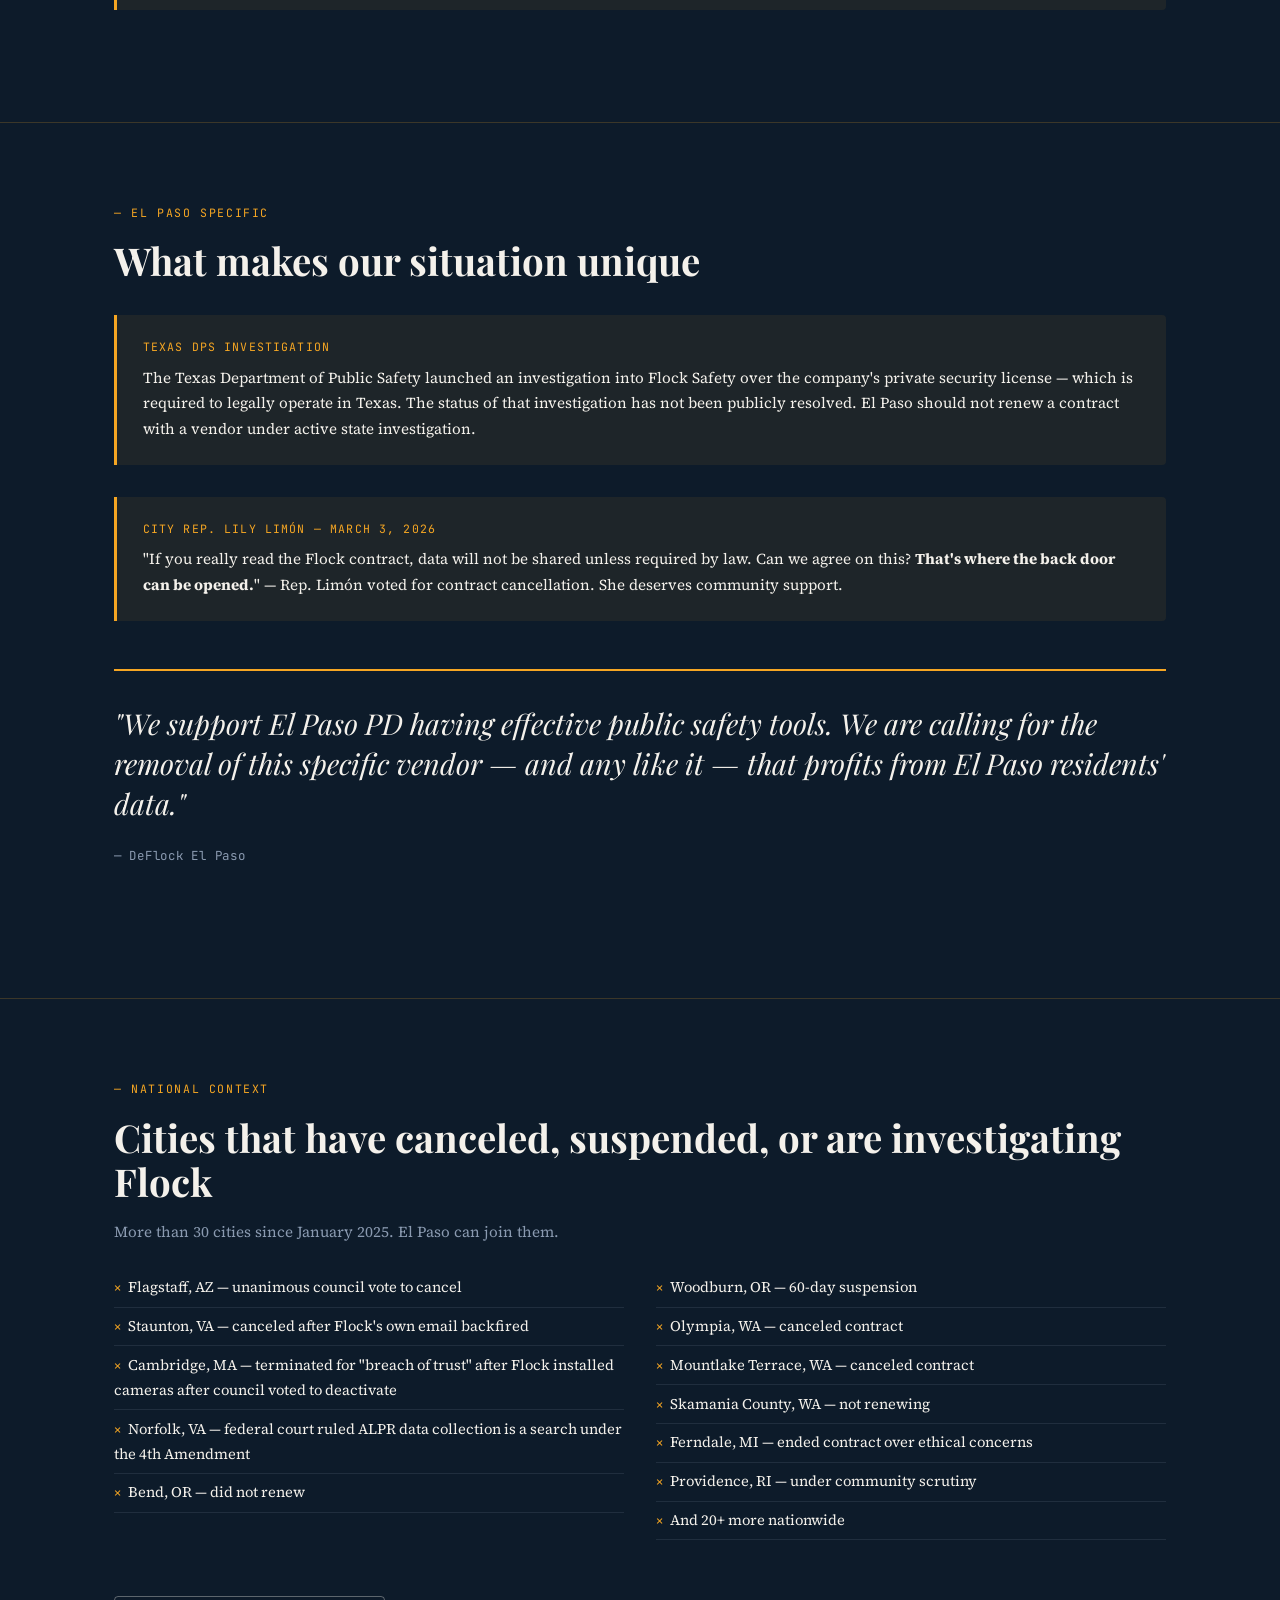
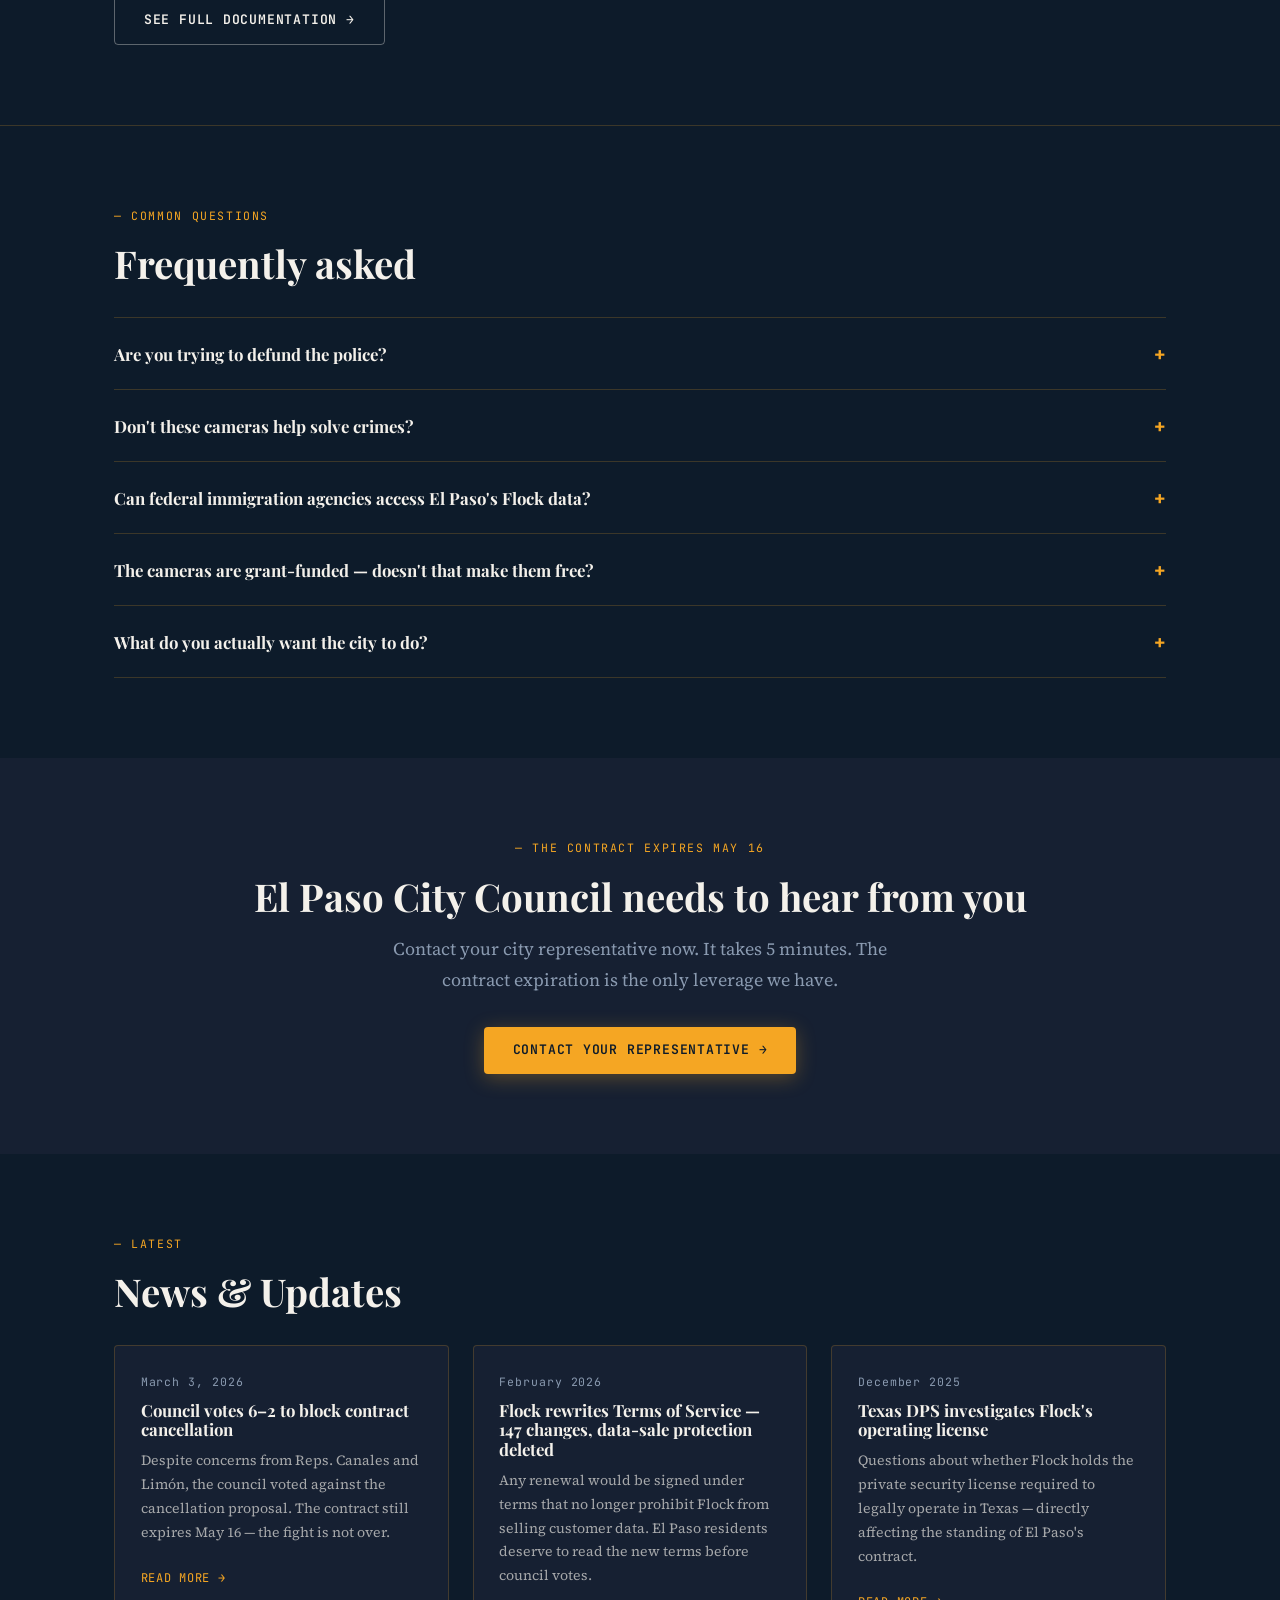
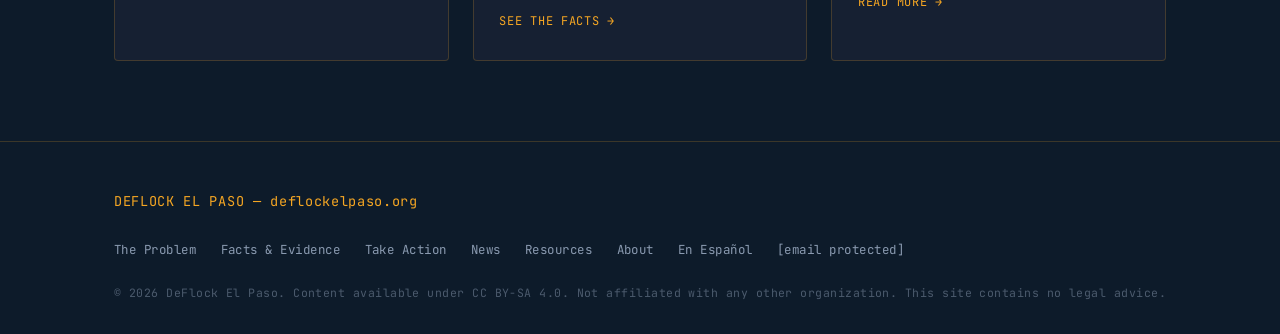
==== commit 7cf29b2f: "Update index.html" ====
--- a/index.html
+++ b/index.html
@@ -9,6 +9,7 @@
   <meta property="og:description" content="El Paso has 150 Flock Safety ALPR cameras. The contract expires May 16, 2026. Before it renews, El Paso deserves answers.">
   <meta property="og:url" content="https://deflockelpaso.org">
   <link rel="canonical" href="https://deflockelpaso.org">
+  <link rel="icon" href="data:image/svg+xml,<svg xmlns='http://www.w3.org/2000/svg' viewBox='0 0 100 100'><text y='.9em' font-size='90'>📷</text></svg>">
   <link rel="stylesheet" href="style.css">
 </head>
 <body>
@@ -89,17 +90,6 @@
   </div>
 </div>
 
-<!-- The Core Statement -->
-<section>
-  <div class="container">
-    <div class="pull-quote">
-      <blockquote>El Paso is not Flock's customer.<br>El Paso residents are the product.</blockquote>
-      <cite>— DeFlock El Paso</cite>
-    </div>
-    <p style="color: rgba(244,241,235,0.72); max-width: 680px; font-size: 1rem; line-height: 1.75; margin-top: 1.5rem;">Flock Safety is valued at $7.5 billion. El Paso paid less than $5,000 per camera per year to photograph every vehicle in our city, 24 hours a day. That price only makes sense if your movements, your patterns, and your data are worth far more than the hardware. You didn't sign up to be surveilled. El Paso signed you up for them.</p>
-  </div>
-</section>
-
 <!-- Three Points -->
 <section>
   <div class="container">
@@ -122,6 +112,17 @@
         <p>In February 2026, Flock rewrote its Terms of Service with 147 changes — including deleting the clause that said they would not sell customer data. Any renewal would be signed under these new terms. El Paso residents have a right to know what they say.</p>
       </div>
     </div>
+  </div>
+</section>
+
+<!-- The Core Statement -->
+<section>
+  <div class="container">
+    <div class="pull-quote">
+      <blockquote>El Paso is not Flock's customer.<br>El Paso residents are the product.</blockquote>
+      <cite>— DeFlock El Paso</cite>
+    </div>
+    <p style="color: rgba(244,241,235,0.72); max-width: 680px; font-size: 1rem; line-height: 1.75; margin-top: 1.5rem;">Flock Safety is valued at $7.5 billion. El Paso paid less than $5,000 per camera per year to photograph every vehicle in our city, 24 hours a day. That price only makes sense if your movements, your patterns, and your data are worth far more than the hardware. You didn't sign up to be surveilled. El Paso signed you up for them.</p>
   </div>
 </section>
 
@@ -280,7 +281,7 @@
   </div>
 </footer>
 
-<script data-cfasync="false" src="/cdn-cgi/scripts/5c5dd728/cloudflare-static/email-decode.min.js"></script><script>
+<script>
 function updateCountdown() {
   var target = new Date('2026-05-16T00:00:00');
   var now = new Date();
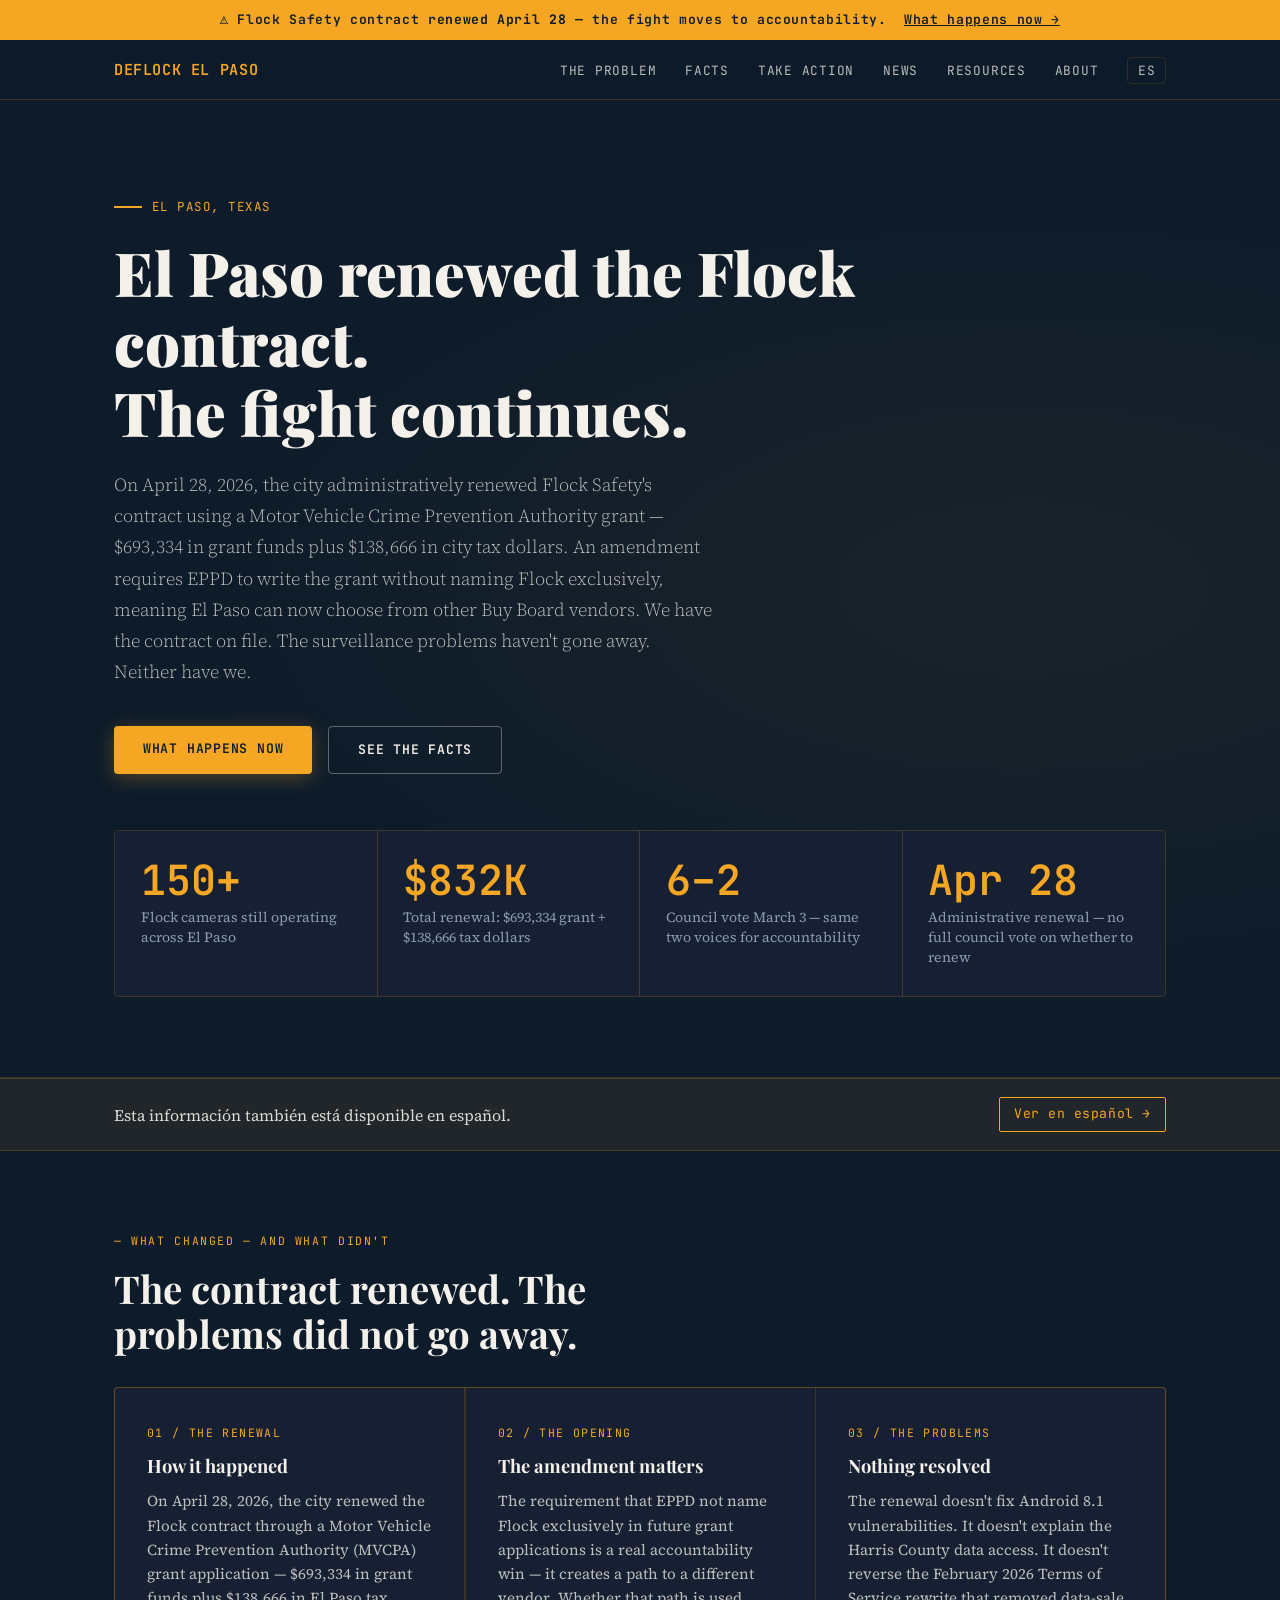
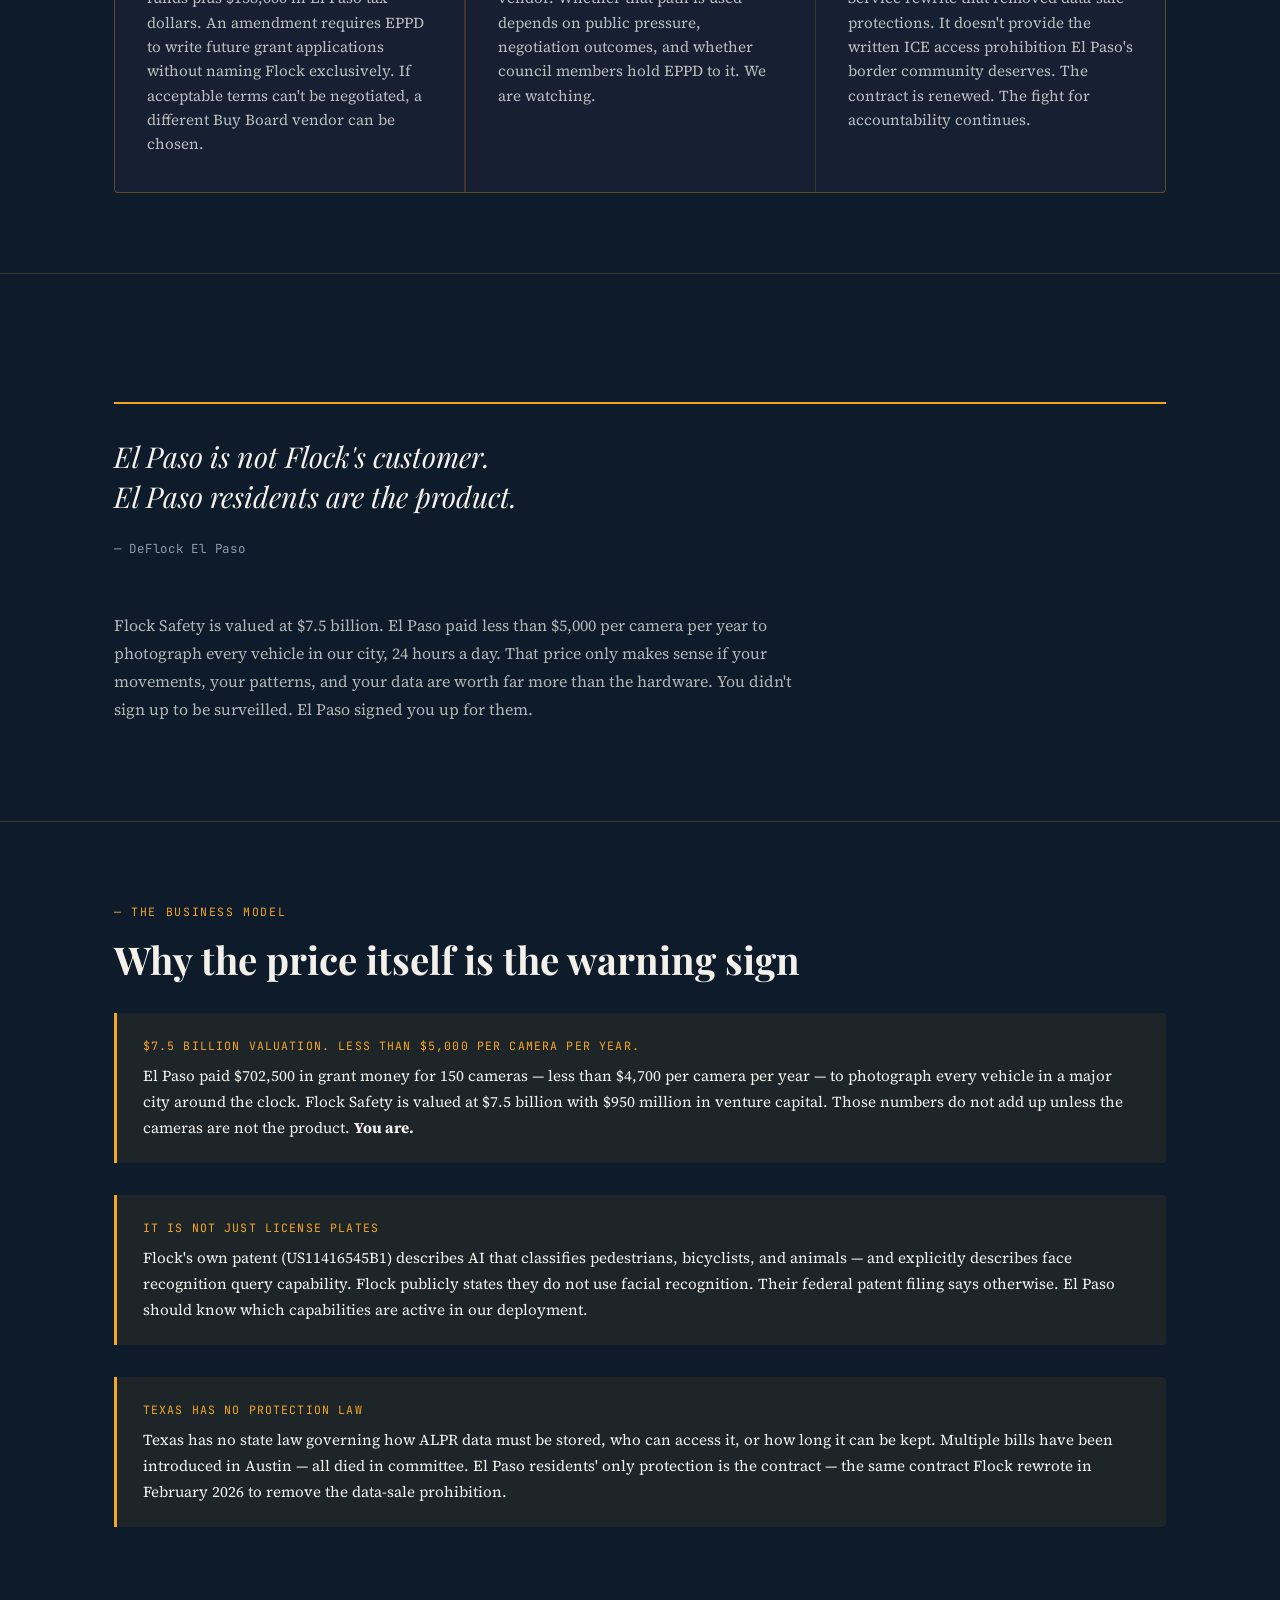
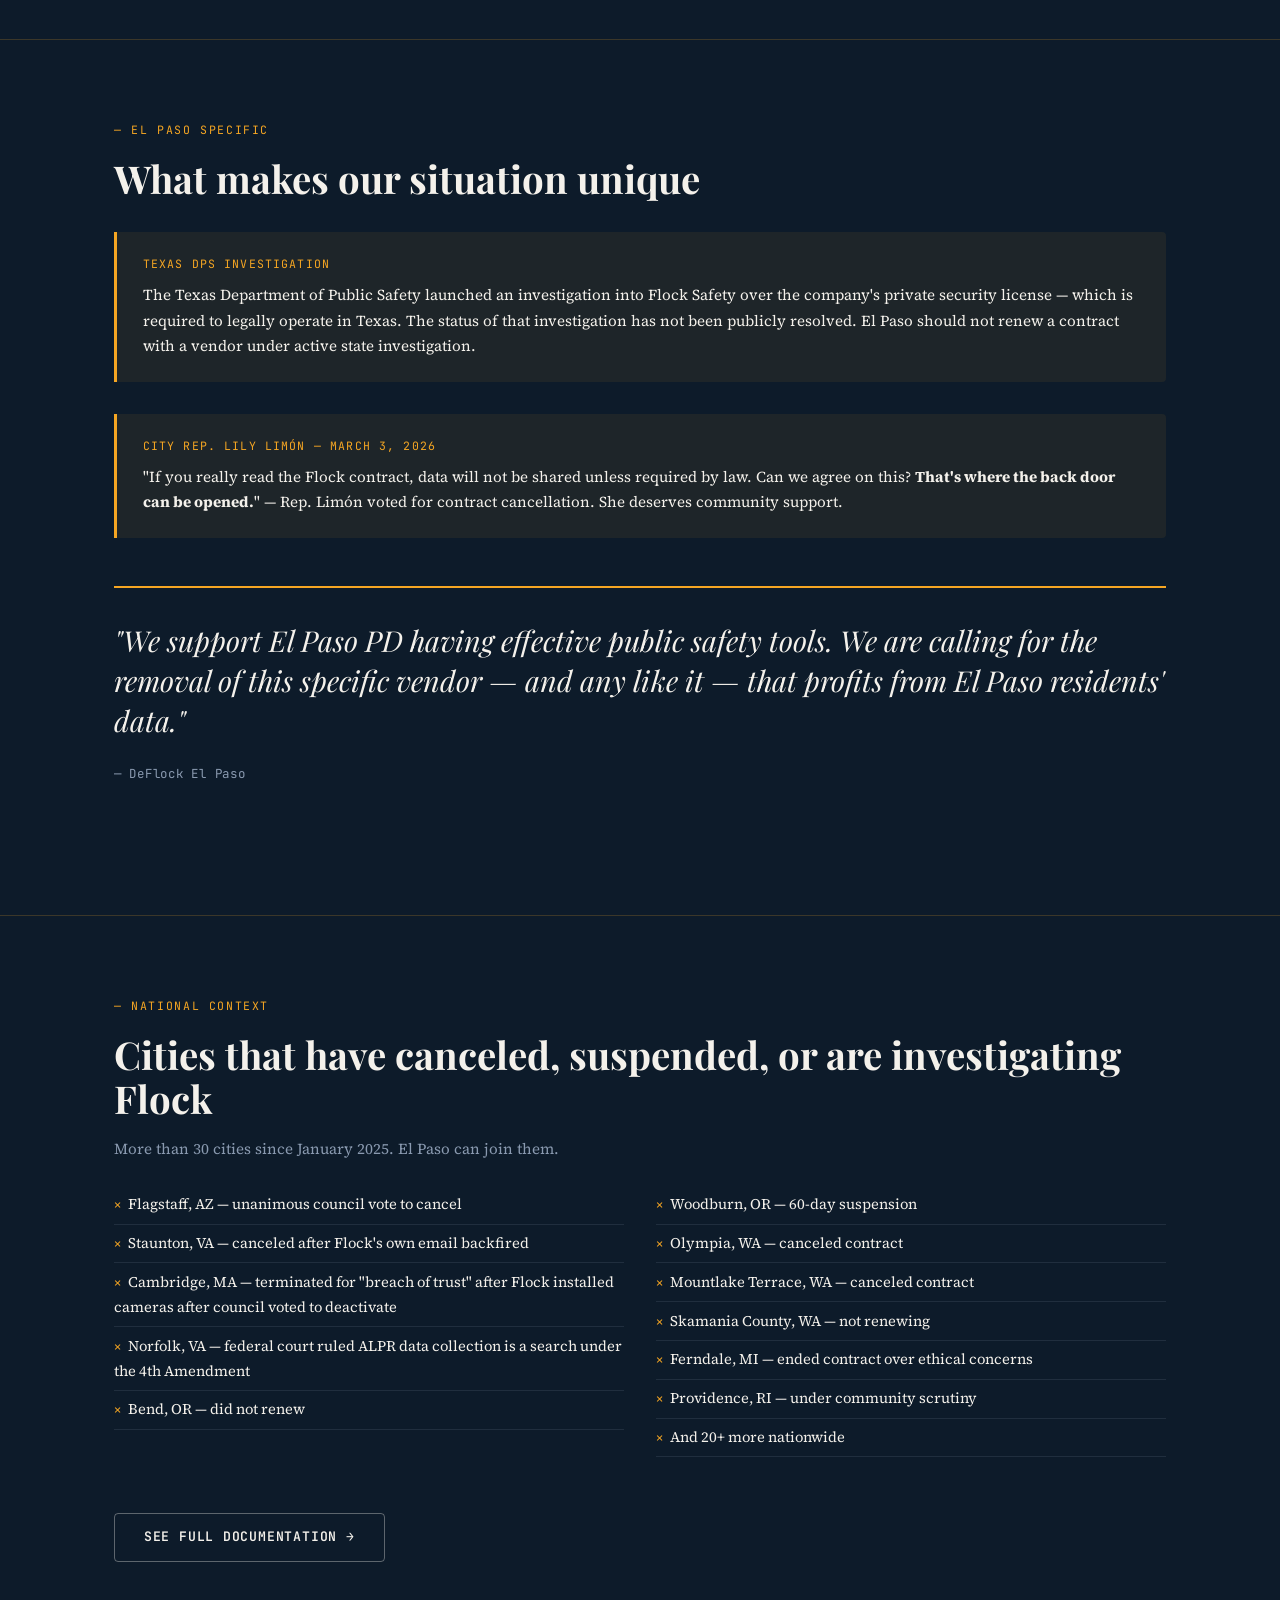
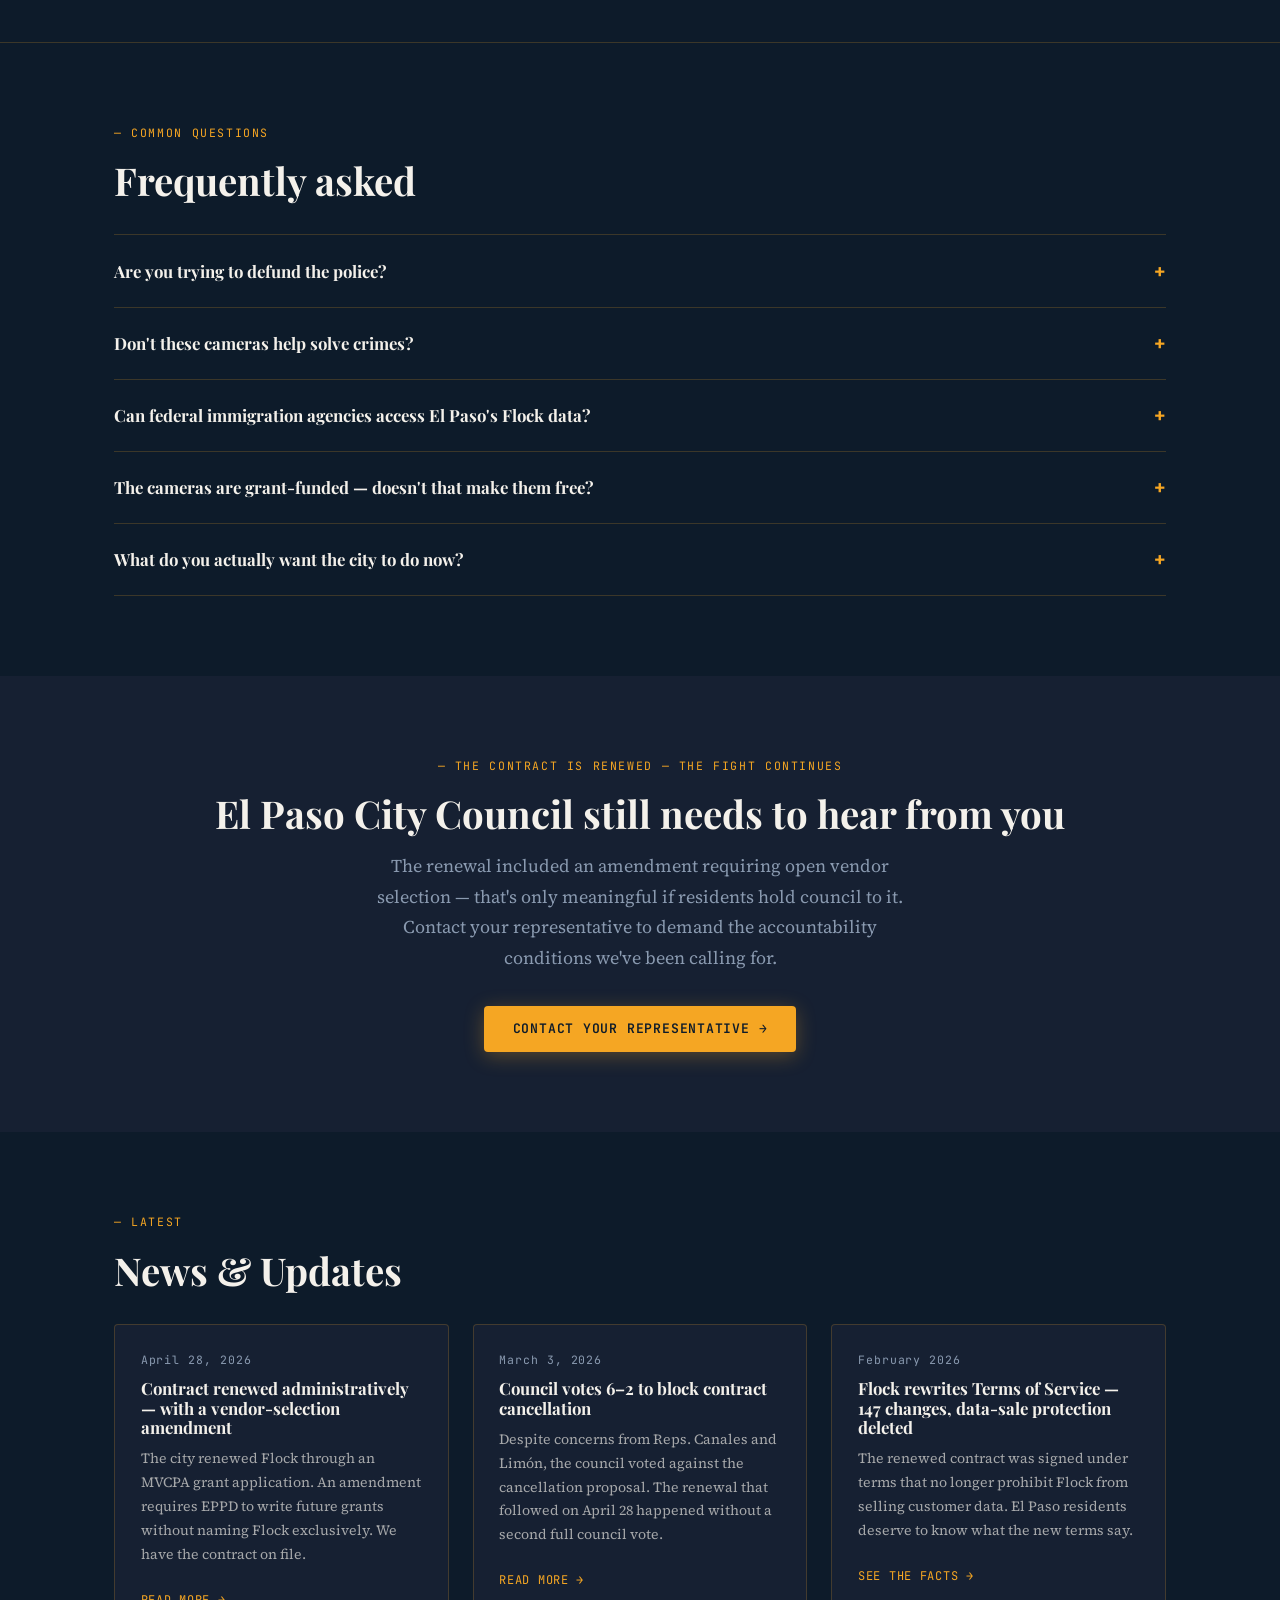
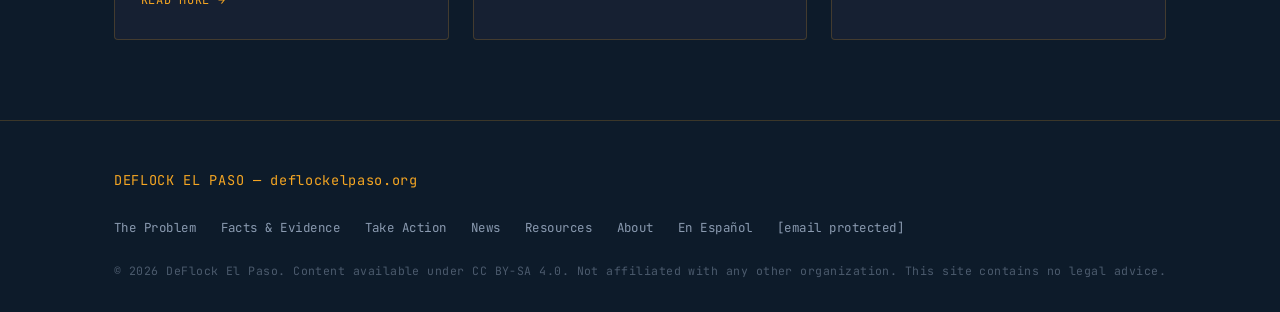
==== commit c6ad6ab5: "Update index.html" ====
--- a/index.html
+++ b/index.html
@@ -3,10 +3,10 @@
 <head>
   <meta charset="UTF-8">
   <meta name="viewport" content="width=device-width, initial-scale=1.0">
-  <title>DeFlock El Paso — The Flock Contract Expires May 16</title>
-  <meta name="description" content="El Paso has 150 Flock Safety ALPR cameras. The contract expires May 16, 2026. El Paso residents are the product. It's time to cancel it.">
+  <title>DeFlock El Paso — Flock Contract Renewed. The Fight Continues.</title>
+  <meta name="description" content="El Paso administratively renewed its Flock Safety ALPR contract on April 28, 2026. We have the contract on file. The fight moves to accountability, vendor selection, and community conditions.">
   <meta property="og:title" content="DeFlock El Paso">
-  <meta property="og:description" content="El Paso has 150 Flock Safety ALPR cameras. The contract expires May 16, 2026. Before it renews, El Paso deserves answers.">
+  <meta property="og:description" content="El Paso renewed its Flock Safety contract on April 28 — but an amendment requires open vendor selection. The fight continues. El Paso residents are still the product.">
   <meta property="og:url" content="https://deflockelpaso.org">
   <link rel="canonical" href="https://deflockelpaso.org">
   <link rel="icon" href="data:image/svg+xml,<svg xmlns='http://www.w3.org/2000/svg' viewBox='0 0 100 100'><text y='.9em' font-size='90'>📷</text></svg>">
@@ -15,7 +15,7 @@
 <body>
 
 <div class="urgency-bar">
-  ⚠ The El Paso Flock Safety contract expires <strong>May 16, 2026</strong>. Tell your council member to cancel it. &nbsp;<a href="action.html">Take action →</a>
+  ⚠ Flock Safety contract <strong>renewed April 28</strong> — the fight moves to accountability. &nbsp;<a href="action.html">What happens now →</a>
 </div>
 
 <nav>
@@ -40,76 +40,63 @@
 <section class="hero">
   <div class="container">
     <div class="hero-eyebrow fade-up">El Paso, Texas</div>
-    <h1 class="fade-up delay-1">El Paso has <em>150</em> Flock Safety cameras.<br>The contract expires May 16.</h1>
-    <p class="hero-sub fade-up delay-2">We are calling on El Paso City Council to cancel this contract and not renew it. Before the city makes any decision, residents deserve to know the truth about what these cameras do, who can access the data, and why this vendor cannot be trusted.</p>
+    <h1 class="fade-up delay-1">El Paso renewed the Flock contract.<br>The fight continues.</h1>
+    <p class="hero-sub fade-up delay-2">On April 28, 2026, the city administratively renewed Flock Safety's contract using a Motor Vehicle Crime Prevention Authority grant — $693,334 in grant funds plus $138,666 in city tax dollars. An amendment requires EPPD to write the grant without naming Flock exclusively, meaning El Paso can now choose from other Buy Board vendors. We have the contract on file. The surveillance problems haven't gone away. Neither have we.</p>
     <div class="hero-actions fade-up delay-3">
-      <a href="action.html" class="btn btn-primary">Take Action</a>
+      <a href="action.html" class="btn btn-primary">What Happens Now</a>
       <a href="facts.html" class="btn btn-outline">See the Facts</a>
     </div>
 
     <div class="stats-bar fade-up delay-3">
       <div class="stat-item">
         <div class="stat-num">150+</div>
-        <div class="stat-desc">Flock cameras operating across El Paso</div>
-      </div>
-      <div class="stat-item">
-        <div class="stat-num">May 16</div>
-        <div class="stat-desc">Contract expiration — the decision point</div>
+        <div class="stat-desc">Flock cameras still operating across El Paso</div>
+      </div>
+      <div class="stat-item">
+        <div class="stat-num">$832K</div>
+        <div class="stat-desc">Total renewal: $693,334 grant + $138,666 tax dollars</div>
       </div>
       <div class="stat-item">
         <div class="stat-num">6–2</div>
-        <div class="stat-desc">Council vote on March 3 to block contract cancellation</div>
-      </div>
-      <div class="stat-item">
-        <div class="stat-num">30+</div>
-        <div class="stat-desc">Cities nationwide that have canceled Flock contracts</div>
-      </div>
-    </div>
-  </div>
-</section>
-
-<!-- Countdown -->
-<div class="countdown-section">
-  <div class="container">
-    <div class="countdown-label">Time until contract expiration</div>
-    <div class="countdown-clock">
-      <div class="clock-unit">
-        <span class="clock-num" id="cd-days">--</span>
-        <span class="clock-label">Days</span>
-      </div>
-      <div class="clock-unit">
-        <span class="clock-num" id="cd-hours">--</span>
-        <span class="clock-label">Hours</span>
-      </div>
-      <div class="clock-unit">
-        <span class="clock-num" id="cd-mins">--</span>
-        <span class="clock-label">Minutes</span>
-      </div>
-    </div>
-    <p class="countdown-sub">El Paso Flock contract expiration: May 16, 2026</p>
+        <div class="stat-desc">Council vote March 3 — same two voices for accountability</div>
+      </div>
+      <div class="stat-item">
+        <div class="stat-num">Apr 28</div>
+        <div class="stat-desc">Administrative renewal — no full council vote on whether to renew</div>
+      </div>
+    </div>
+  </div>
+</section>
+
+<!-- Spanish Language Banner -->
+<div style="background: rgba(245,166,35,0.08); border-top: 1px solid rgba(245,166,35,0.2); border-bottom: 1px solid rgba(245,166,35,0.2);">
+  <div class="container" style="padding-top: 1.1rem; padding-bottom: 1.1rem; display: flex; align-items: center; justify-content: space-between; flex-wrap: wrap; gap: 0.8rem;">
+    <span style="font-size: 1rem; color: rgba(244,241,235,0.88); line-height: 1.5;">Esta información también está disponible en español.</span>
+    <a href="es.html" style="font-family: var(--font-mono); font-size: 0.82rem; color: var(--amber); text-decoration: none; border: 1px solid var(--amber); padding: 0.35rem 0.9rem; border-radius: 2px; white-space: nowrap; letter-spacing: 0.04em;">Ver en español →</a>
   </div>
 </div>
 
+
 <!-- Three Points -->
 <section>
   <div class="container">
-    <div class="section-label">Why This Matters</div>
-    <h2 style="margin-bottom: 2rem; max-width: 640px;">Three things El Paso City Council must answer before May 16</h2>
+    <div class="section-label">What Changed — And What Didn't</div>
+    <h2 style="margin-bottom: 2rem; max-width: 640px;">The contract renewed. The problems did not go away.</h2>
     <div class="points-grid">
       <div class="point-card">
-        <div class="point-num">01 / SECURITY</div>
-        <h3>A permanently vulnerable system</h3>
-        <p>Flock cameras run Android 8.1 — discontinued in 2021, never to be patched again. 22 confirmed vulnerabilities in the federal cybersecurity database. Cameras can be physically hacked in 30 seconds. Officer passwords found for sale on the dark web.</p>
+        <div class="point-num">01 / THE RENEWAL</div>
+        <h3>How it happened</h3>
+        <p>On April 28, 2026, the city renewed the Flock contract through a Motor Vehicle Crime Prevention Authority (MVCPA) grant application — $693,334 in grant funds plus $138,666 in El Paso tax dollars. An amendment requires EPPD to write future grant applications without naming Flock exclusively. If acceptable terms can't be negotiated, a different Buy Board vendor can be chosen.</p>
       </div>
       <div class="point-card">
-        <div class="point-num">02 / DATA ACCESS</div>
-        <h3>Who is accessing El Paso's data?</h3>
-        <p>El Paso PD's own transparency portal lists a Harris County commissioner's office — not a law enforcement agency — as having access to our camera data. No explanation has been given. ICE's own policy requires audit logs go to ICE, not to local police. EPPD cannot independently verify who has searched our data.</p>
+        <div class="point-num">02 / THE OPENING</div>
+        <h3>The amendment matters</h3>
+        <p>The requirement that EPPD not name Flock exclusively in future grant applications is a real accountability win — it creates a path to a different vendor. Whether that path is used depends on public pressure, negotiation outcomes, and whether council members hold EPPD to it. We are watching.</p>
       </div>
       <div class="point-card">
-        <div class="point-num">03 / THE CONTRACT</div>
-        <h3>Flock quietly removed data protections</h3>
-        <p>In February 2026, Flock rewrote its Terms of Service with 147 changes — including deleting the clause that said they would not sell customer data. Any renewal would be signed under these new terms. El Paso residents have a right to know what they say.</p>
+        <div class="point-num">03 / THE PROBLEMS</div>
+        <h3>Nothing resolved</h3>
+        <p>The renewal doesn't fix Android 8.1 vulnerabilities. It doesn't explain the Harris County data access. It doesn't reverse the February 2026 Terms of Service rewrite that removed data-sale protections. It doesn't provide the written ICE access prohibition El Paso's border community deserves. The contract is renewed. The fight for accountability continues.</p>
       </div>
     </div>
   </div>
@@ -219,8 +206,8 @@
         <p>The initial deployment was grant-funded. But the grant covers hardware — not the ongoing data rights Flock retains, not the subscription costs of future renewals, and not the legal and financial liability if El Paso continues using a vendor under Texas DPS investigation. The cost of a data breach or legal challenge could far exceed the original grant.</p>
       </details>
       <details>
-        <summary>What do you actually want the city to do?</summary>
-        <p>Cancel the contract on May 16 and do not renew it. If the council refuses, these are the <a href="facts.html#conditions">minimum conditions we demand</a> before any renewal is signed — and we will be watching.</p>
+        <summary>What do you actually want the city to do now?</summary>
+        <p>The contract is renewed — but it includes an amendment requiring EPPD to write future grant applications without naming Flock exclusively. We are calling on council to hold EPPD to that amendment, demand the accountability conditions we've documented on the <a href="facts.html#conditions">facts page</a>, and ensure any vendor — Flock or a replacement — meets the standards El Paso's community deserves.</p>
       </details>
     </div>
   </div>
@@ -229,9 +216,9 @@
 <!-- Take Action CTA -->
 <div class="action-section">
   <div class="container">
-    <div class="section-label text-center">The contract expires May 16</div>
-    <h2>El Paso City Council needs to hear from you</h2>
-    <p>Contact your city representative now. It takes 5 minutes. The contract expiration is the only leverage we have.</p>
+    <div class="section-label text-center">The Contract Is Renewed — The Fight Continues</div>
+    <h2>El Paso City Council still needs to hear from you</h2>
+    <p>The renewal included an amendment requiring open vendor selection — that's only meaningful if residents hold council to it. Contact your representative to demand the accountability conditions we've been calling for.</p>
     <a href="action.html" class="btn btn-primary">Contact Your Representative →</a>
   </div>
 </div>
@@ -243,22 +230,22 @@
     <h2 style="margin-bottom: 1.5rem;">News &amp; Updates</h2>
     <div class="news-grid">
       <div class="news-card">
+        <div class="news-date">April 28, 2026</div>
+        <h3>Contract renewed administratively — with a vendor-selection amendment</h3>
+        <p>The city renewed Flock through an MVCPA grant application. An amendment requires EPPD to write future grants without naming Flock exclusively. We have the contract on file.</p>
+        <a class="read-more" href="blog/index.html">Read more →</a>
+      </div>
+      <div class="news-card">
         <div class="news-date">March 3, 2026</div>
         <h3>Council votes 6–2 to block contract cancellation</h3>
-        <p>Despite concerns from Reps. Canales and Limón, the council voted against the cancellation proposal. The contract still expires May 16 — the fight is not over.</p>
-        <a class="read-more" href="blog/index.html">Read more →</a>
+        <p>Despite concerns from Reps. Canales and Limón, the council voted against the cancellation proposal. The renewal that followed on April 28 happened without a second full council vote.</p>
+        <a class="read-more" href="blog/march-3-council-vote.html">Read more →</a>
       </div>
       <div class="news-card">
         <div class="news-date">February 2026</div>
         <h3>Flock rewrites Terms of Service — 147 changes, data-sale protection deleted</h3>
-        <p>Any renewal would be signed under terms that no longer prohibit Flock from selling customer data. El Paso residents deserve to read the new terms before council votes.</p>
+        <p>The renewed contract was signed under terms that no longer prohibit Flock from selling customer data. El Paso residents deserve to know what the new terms say.</p>
         <a class="read-more" href="facts.html">See the facts →</a>
-      </div>
-      <div class="news-card">
-        <div class="news-date">December 2025</div>
-        <h3>Texas DPS investigates Flock's operating license</h3>
-        <p>Questions about whether Flock holds the private security license required to legally operate in Texas — directly affecting the standing of El Paso's contract.</p>
-        <a class="read-more" href="blog/index.html">Read more →</a>
       </div>
     </div>
   </div>
@@ -282,22 +269,14 @@
 </footer>
 
 <script>
-function updateCountdown() {
-  var target = new Date('2026-05-16T00:00:00');
-  var now = new Date();
-  var diff = target - now;
-  if (diff <= 0) {
-    document.getElementById('cd-days').textContent = '0';
-    document.getElementById('cd-hours').textContent = '0';
-    document.getElementById('cd-mins').textContent = '0';
-    return;
-  }
-  var days  = Math.floor(diff / (1000*60*60*24));
-  var hours = Math.floor((diff % (1000*60*60*24)) / (1000*60*60));
-  var mins  = Math.floor((diff % (1000*60*60)) / (1000*60));
-  document.getElementById('cd-days').textContent  = days;
-  document.getElementById('cd-hours').textContent = hours;
-  document.getElementById('cd-mins').textContent  = String(mins).padStart(2,'0');
+var toggle = document.querySelector('.nav-toggle');
+if (toggle) {
+  toggle.addEventListener('click', function() {
+    this.classList.toggle('open');
+    document.getElementById('nav-links').classList.toggle('open');
+  });
 }
-updateCountdown();
-setInterval(updateCountdown, 30000
+</script>
+
+</body>
+</html>
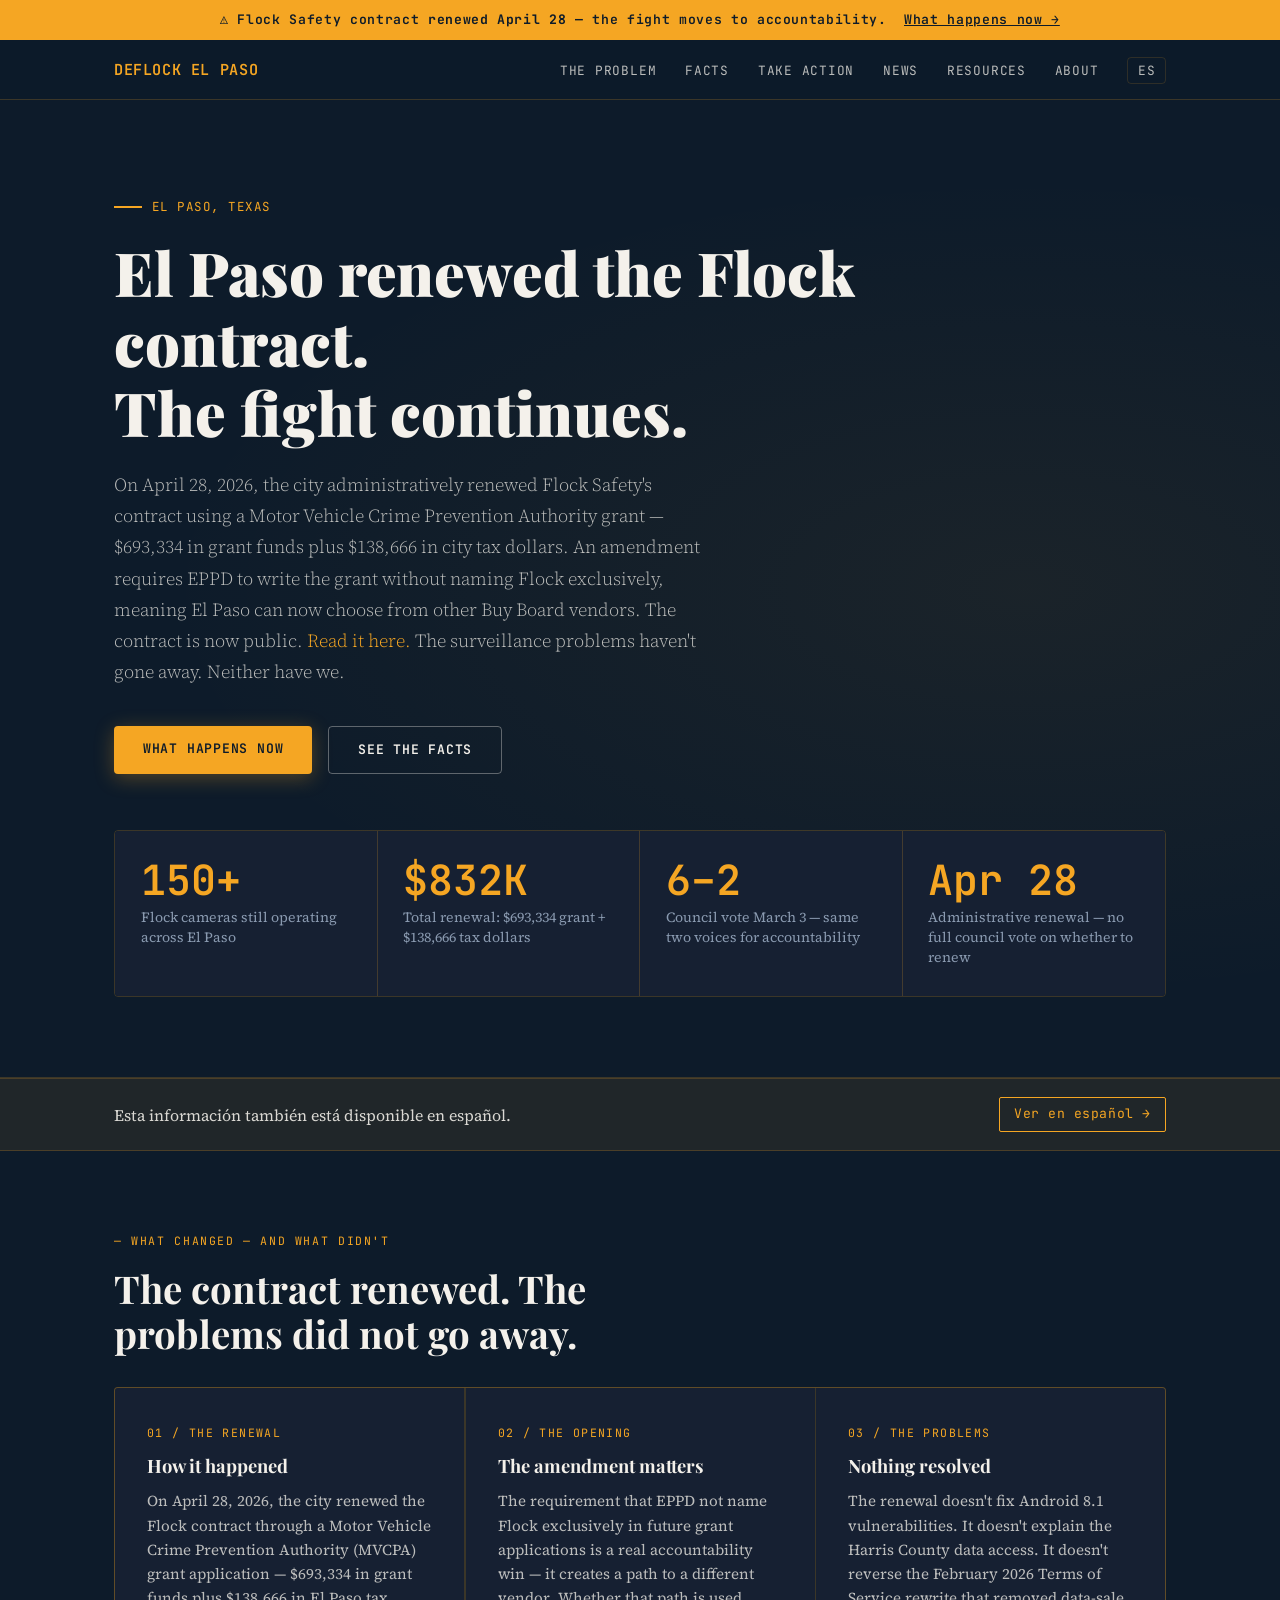
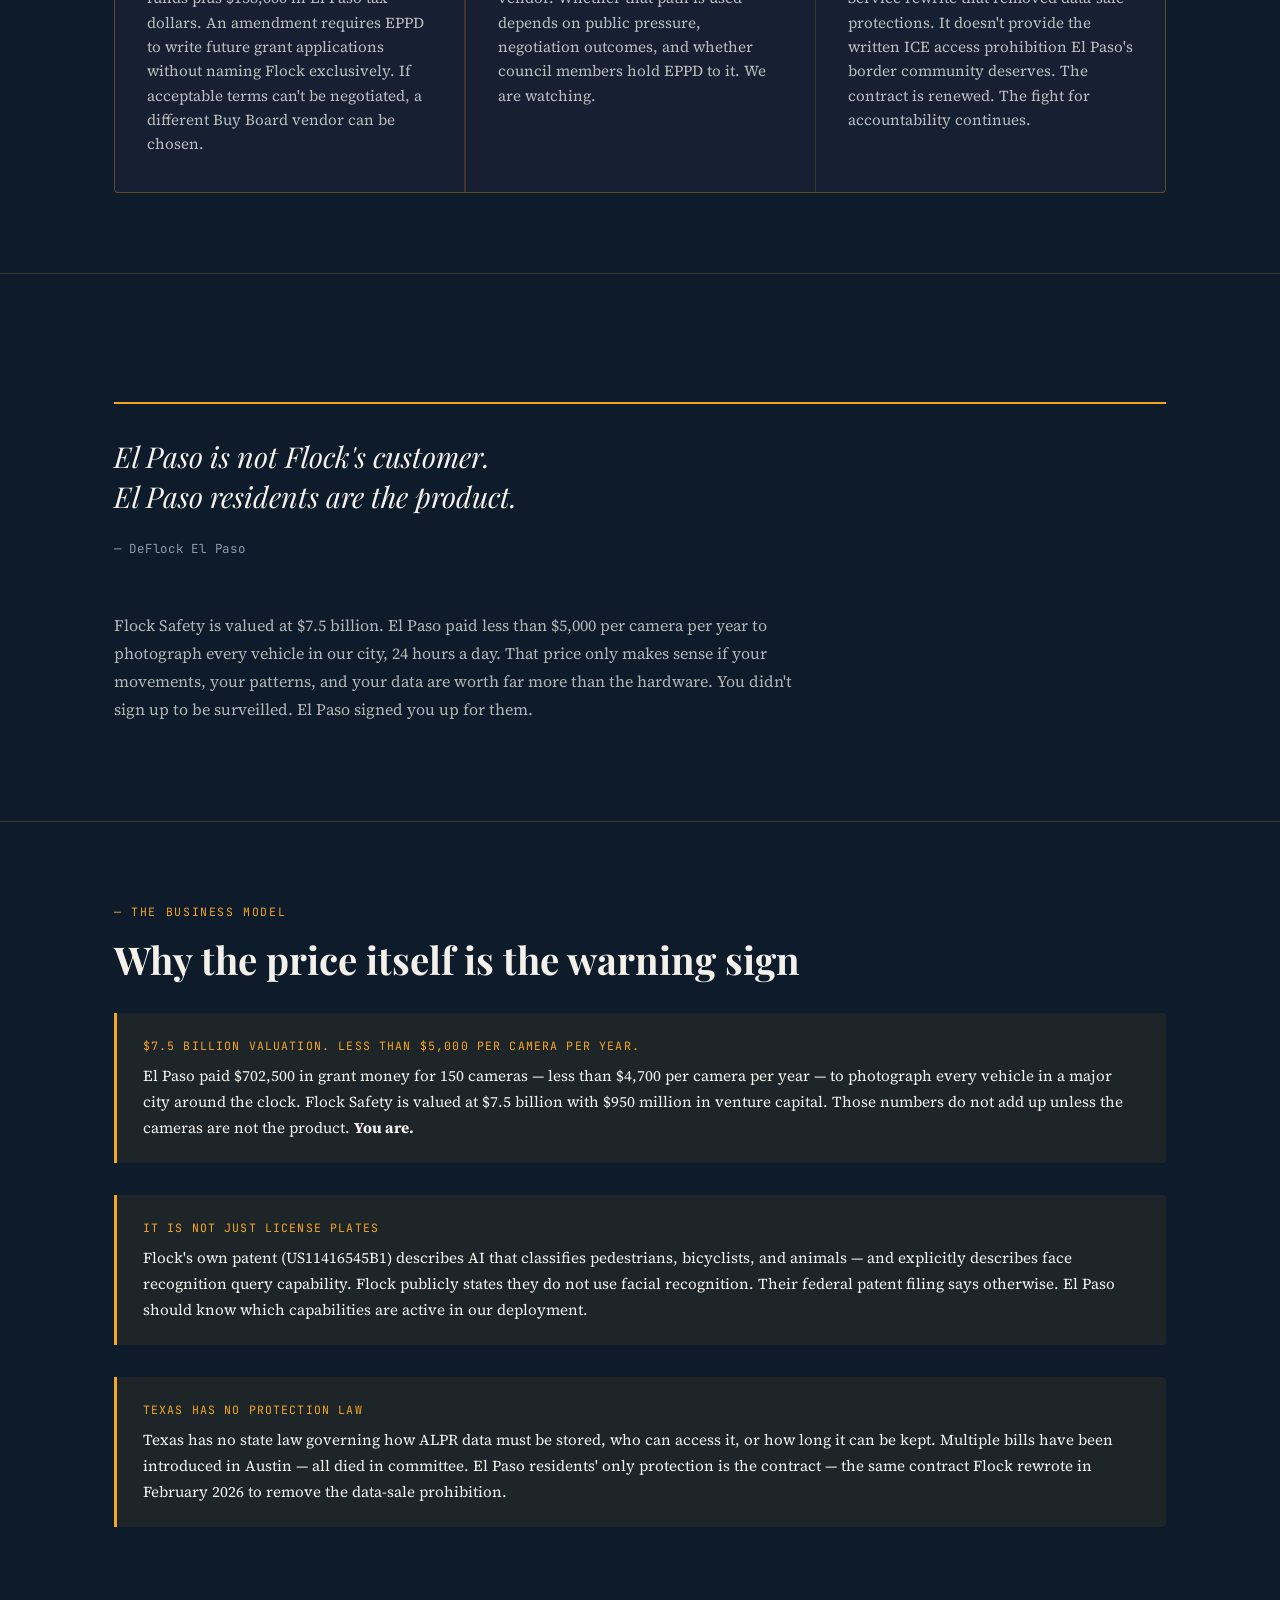
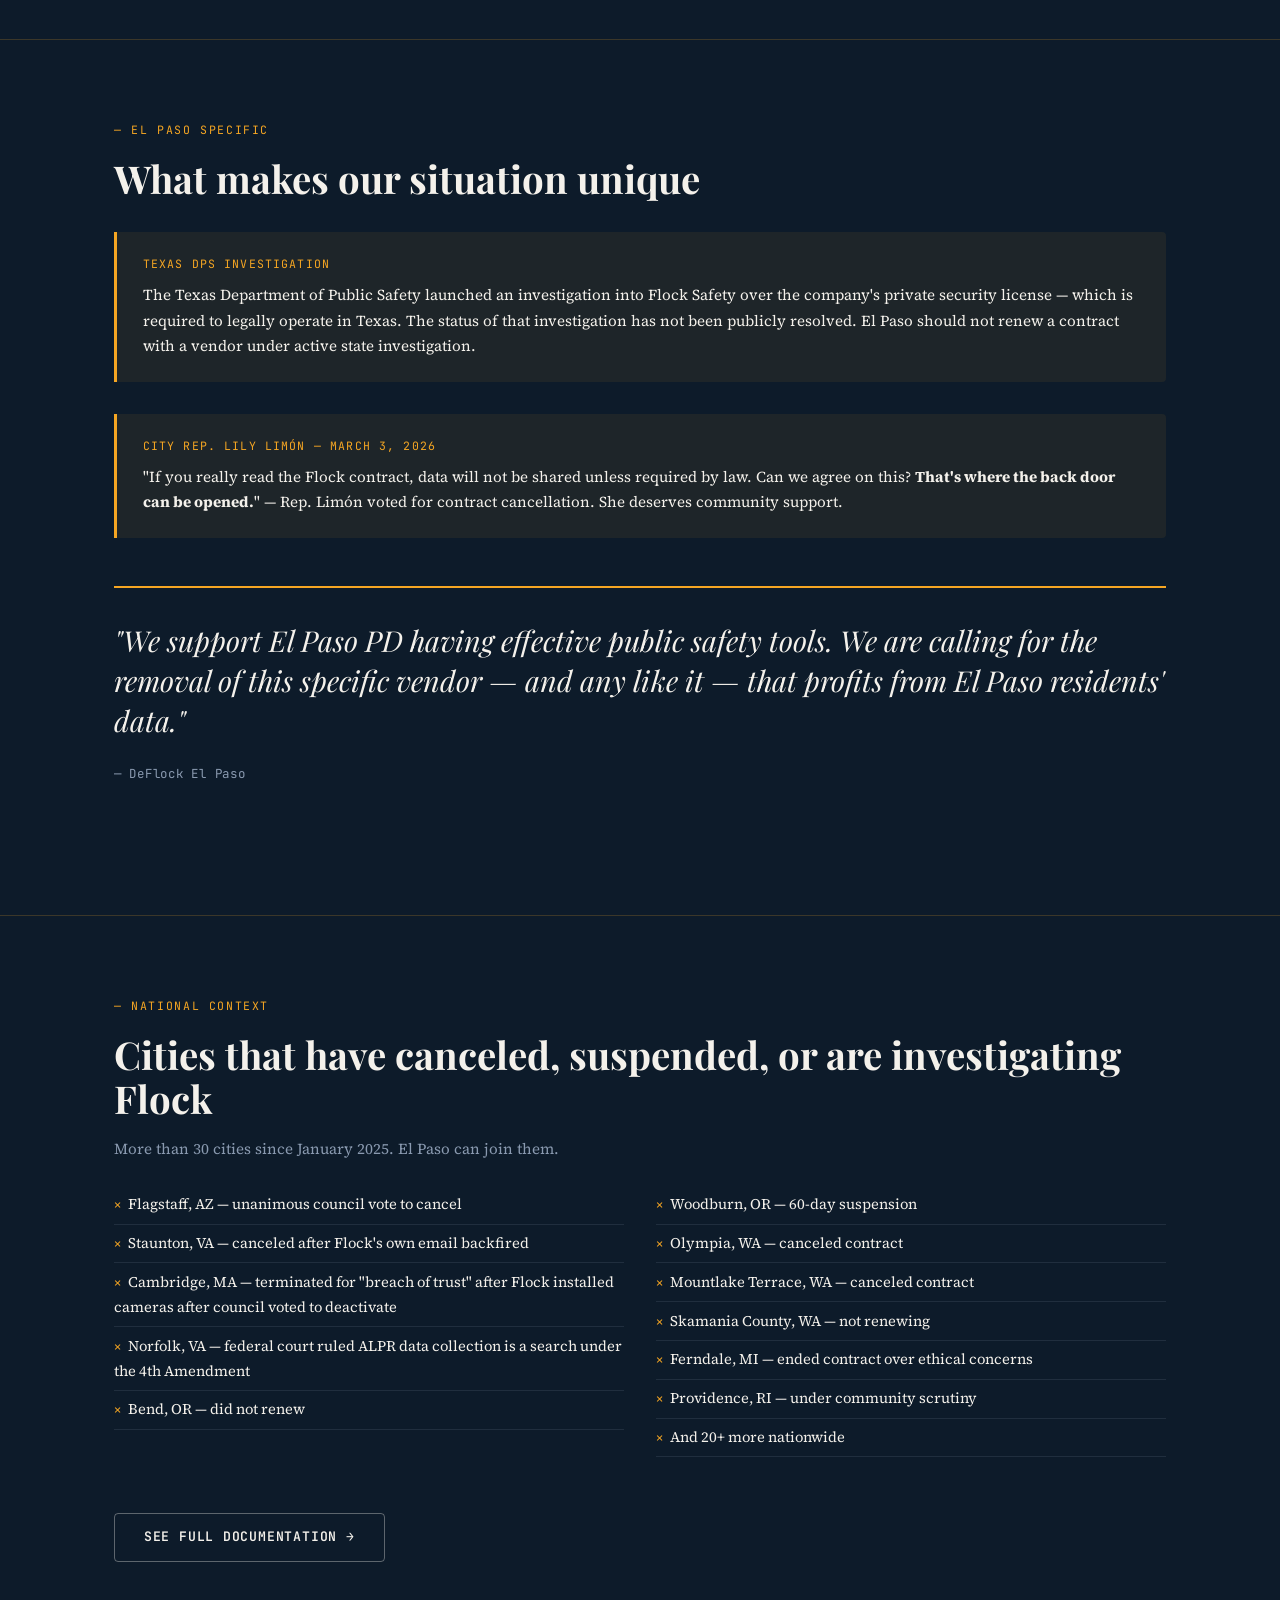
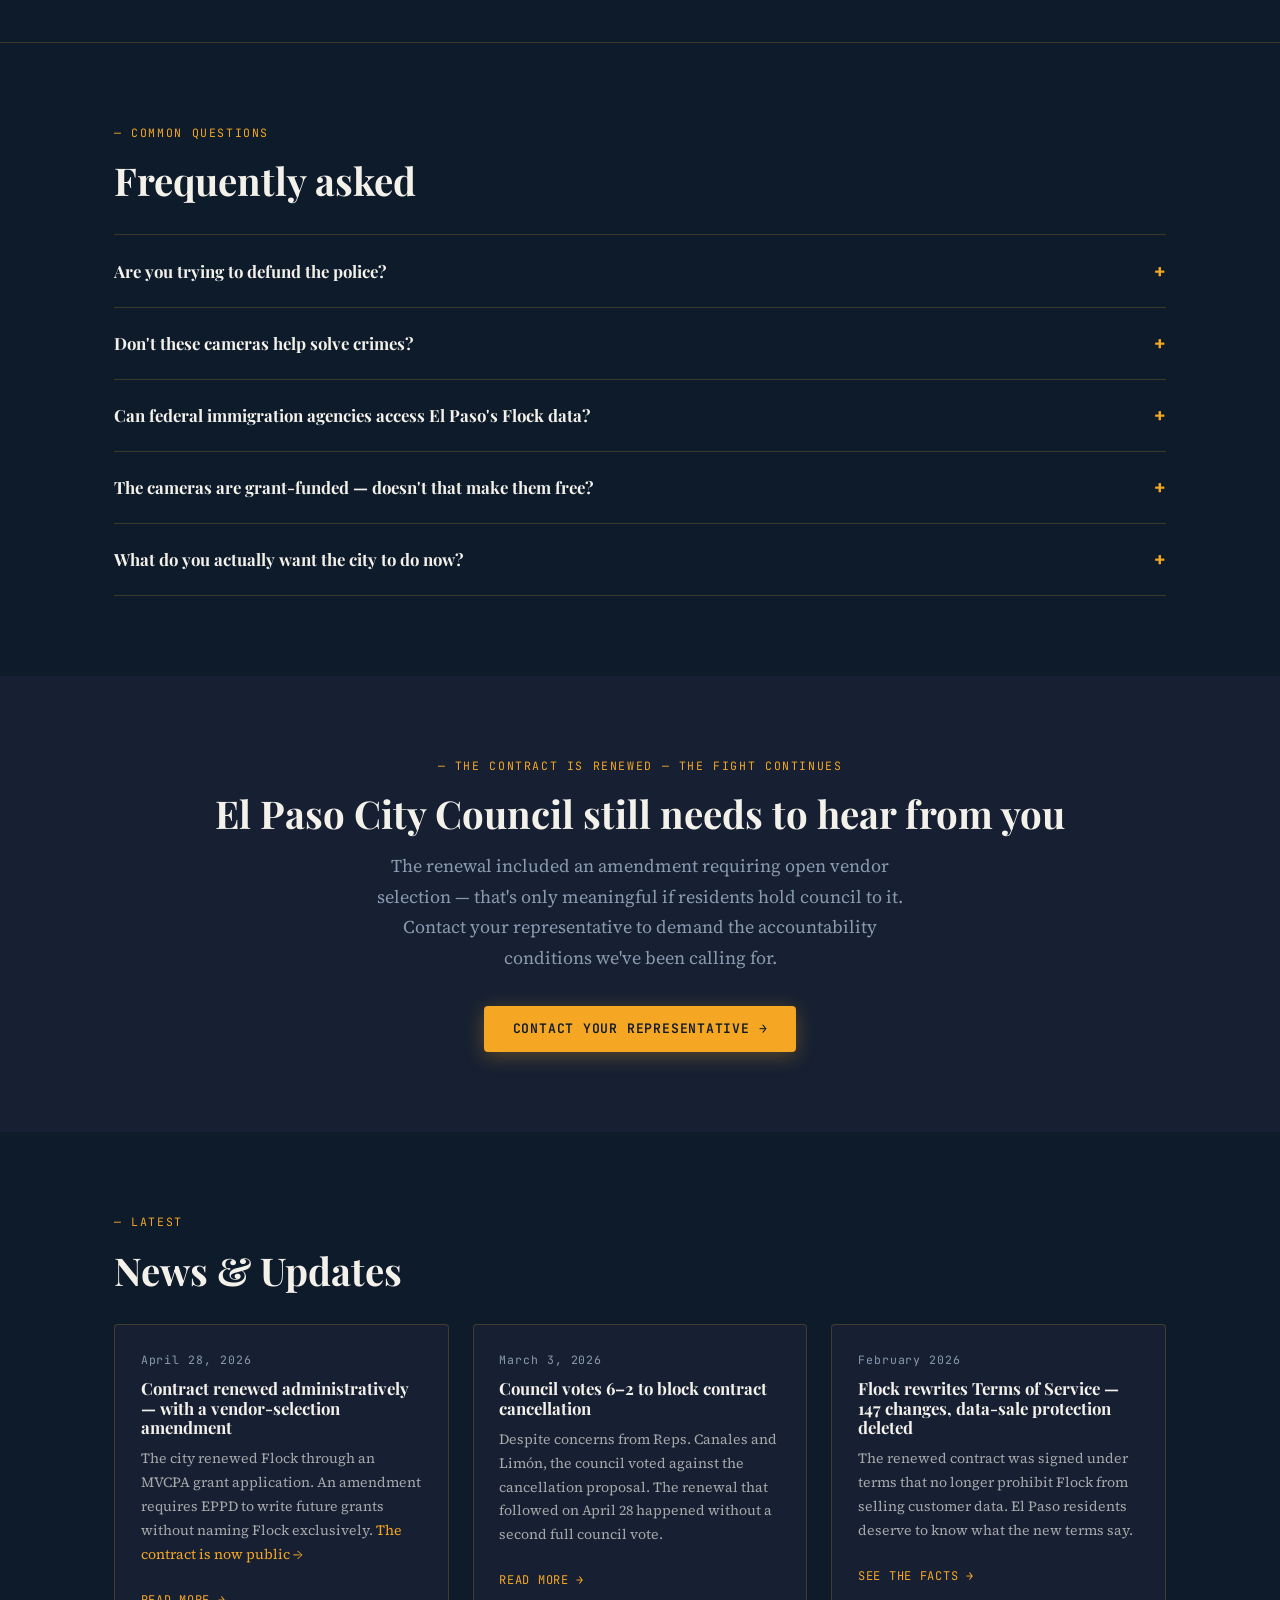
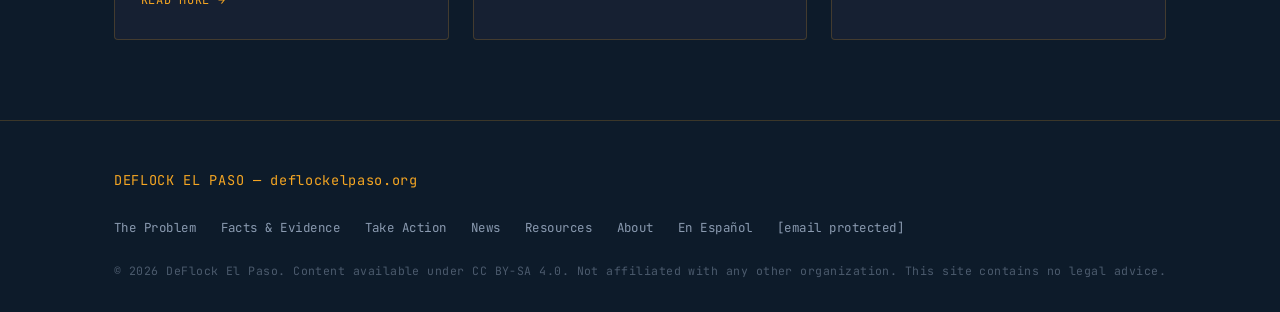
==== commit 16b17d92: "Update index.html" ====
--- a/index.html
+++ b/index.html
@@ -4,7 +4,7 @@
   <meta charset="UTF-8">
   <meta name="viewport" content="width=device-width, initial-scale=1.0">
   <title>DeFlock El Paso — Flock Contract Renewed. The Fight Continues.</title>
-  <meta name="description" content="El Paso administratively renewed its Flock Safety ALPR contract on April 28, 2026. We have the contract on file. The fight moves to accountability, vendor selection, and community conditions.">
+  <meta name="description" content="El Paso renewed its Flock Safety ALPR contract on April 28, 2026. The contract is now public. The fight moves to accountability, vendor selection, and community conditions.">
   <meta property="og:title" content="DeFlock El Paso">
   <meta property="og:description" content="El Paso renewed its Flock Safety contract on April 28 — but an amendment requires open vendor selection. The fight continues. El Paso residents are still the product.">
   <meta property="og:url" content="https://deflockelpaso.org">
@@ -41,7 +41,7 @@
   <div class="container">
     <div class="hero-eyebrow fade-up">El Paso, Texas</div>
     <h1 class="fade-up delay-1">El Paso renewed the Flock contract.<br>The fight continues.</h1>
-    <p class="hero-sub fade-up delay-2">On April 28, 2026, the city administratively renewed Flock Safety's contract using a Motor Vehicle Crime Prevention Authority grant — $693,334 in grant funds plus $138,666 in city tax dollars. An amendment requires EPPD to write the grant without naming Flock exclusively, meaning El Paso can now choose from other Buy Board vendors. We have the contract on file. The surveillance problems haven't gone away. Neither have we.</p>
+    <p class="hero-sub fade-up delay-2">On April 28, 2026, the city administratively renewed Flock Safety's contract using a Motor Vehicle Crime Prevention Authority grant — $693,334 in grant funds plus $138,666 in city tax dollars. An amendment requires EPPD to write the grant without naming Flock exclusively, meaning El Paso can now choose from other Buy Board vendors. The contract is now public. <a href="https://deflockelpaso.org/Flock%20Safety%20Contract%20-%20COEP%202025.pdf" target="_blank" rel="noopener" style="color: var(--amber);">Read it here.</a> The surveillance problems haven't gone away. Neither have we.</p>
     <div class="hero-actions fade-up delay-3">
       <a href="action.html" class="btn btn-primary">What Happens Now</a>
       <a href="facts.html" class="btn btn-outline">See the Facts</a>
@@ -232,7 +232,7 @@
       <div class="news-card">
         <div class="news-date">April 28, 2026</div>
         <h3>Contract renewed administratively — with a vendor-selection amendment</h3>
-        <p>The city renewed Flock through an MVCPA grant application. An amendment requires EPPD to write future grants without naming Flock exclusively. We have the contract on file.</p>
+        <p>The city renewed Flock through an MVCPA grant application. An amendment requires EPPD to write future grants without naming Flock exclusively. <a href="https://deflockelpaso.org/Flock%20Safety%20Contract%20-%20COEP%202025.pdf" target="_blank" rel="noopener">The contract is now public →</a></p>
         <a class="read-more" href="blog/index.html">Read more →</a>
       </div>
       <div class="news-card">
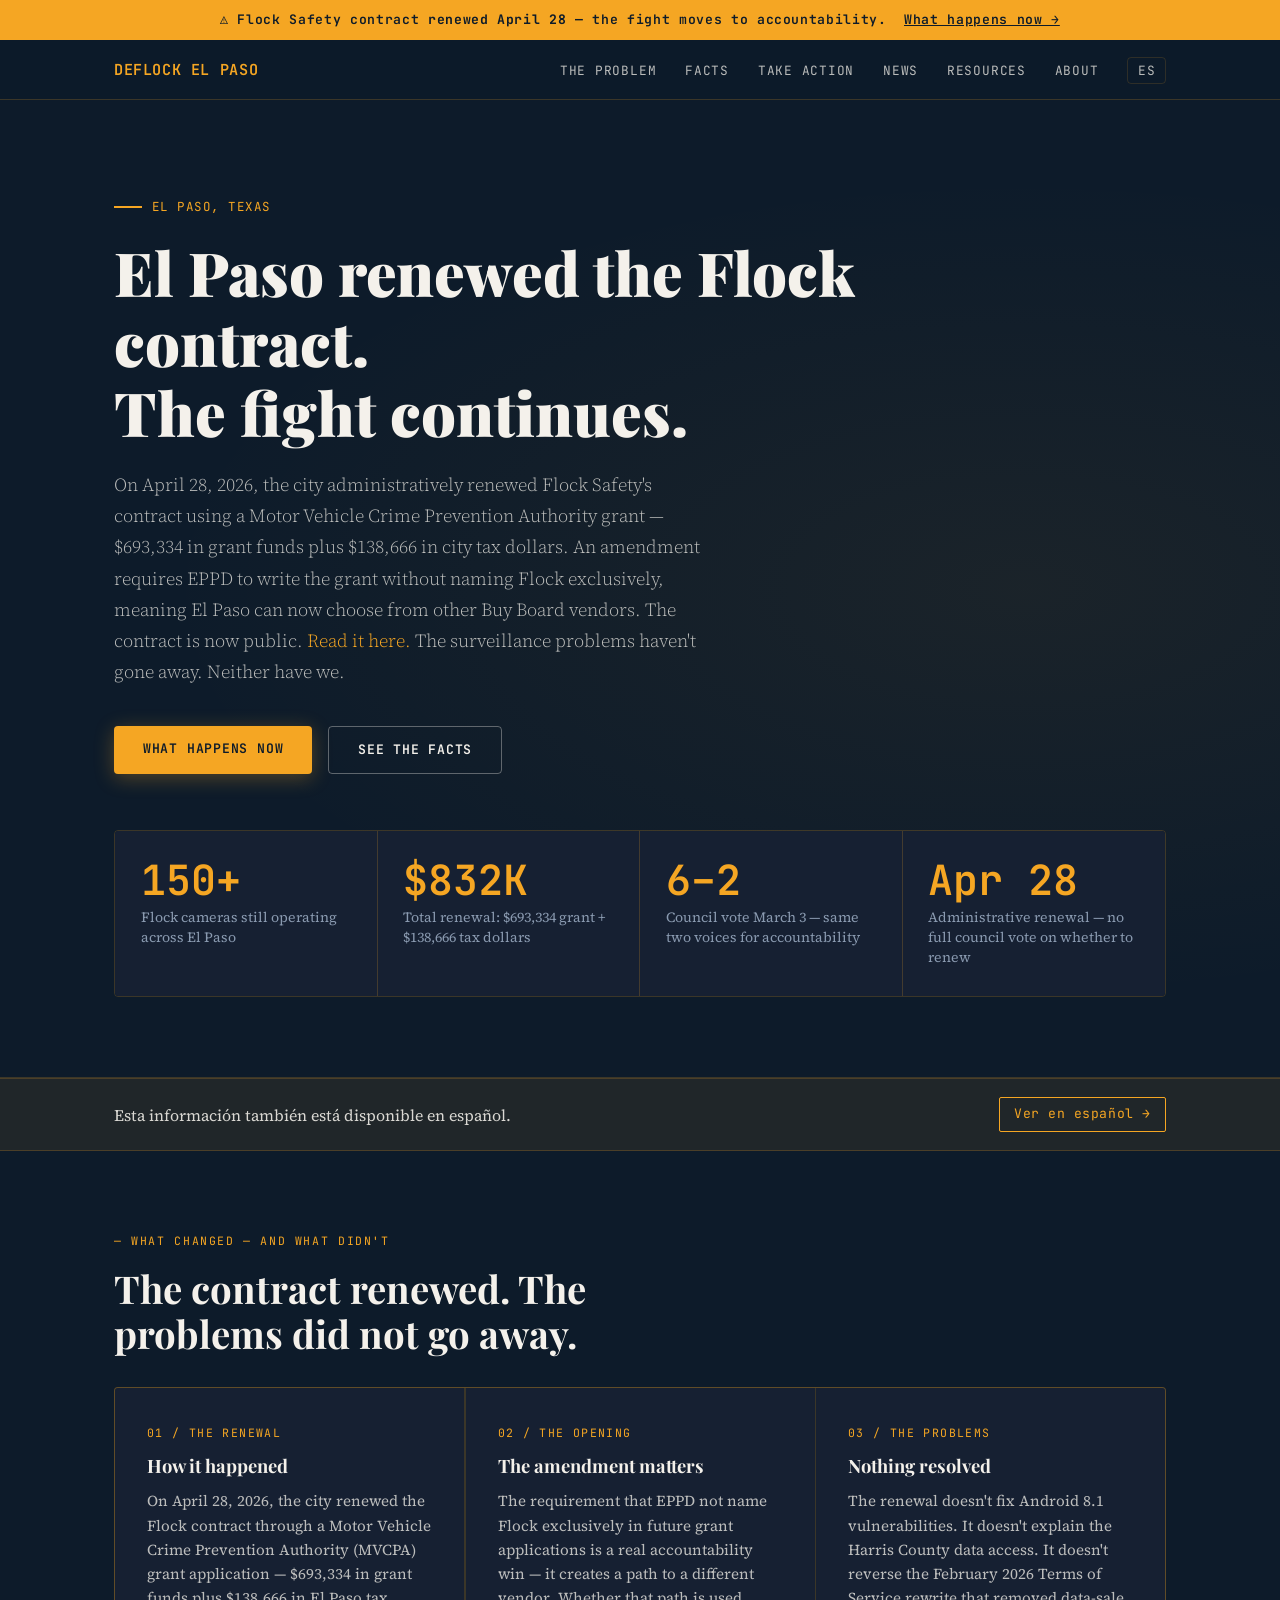
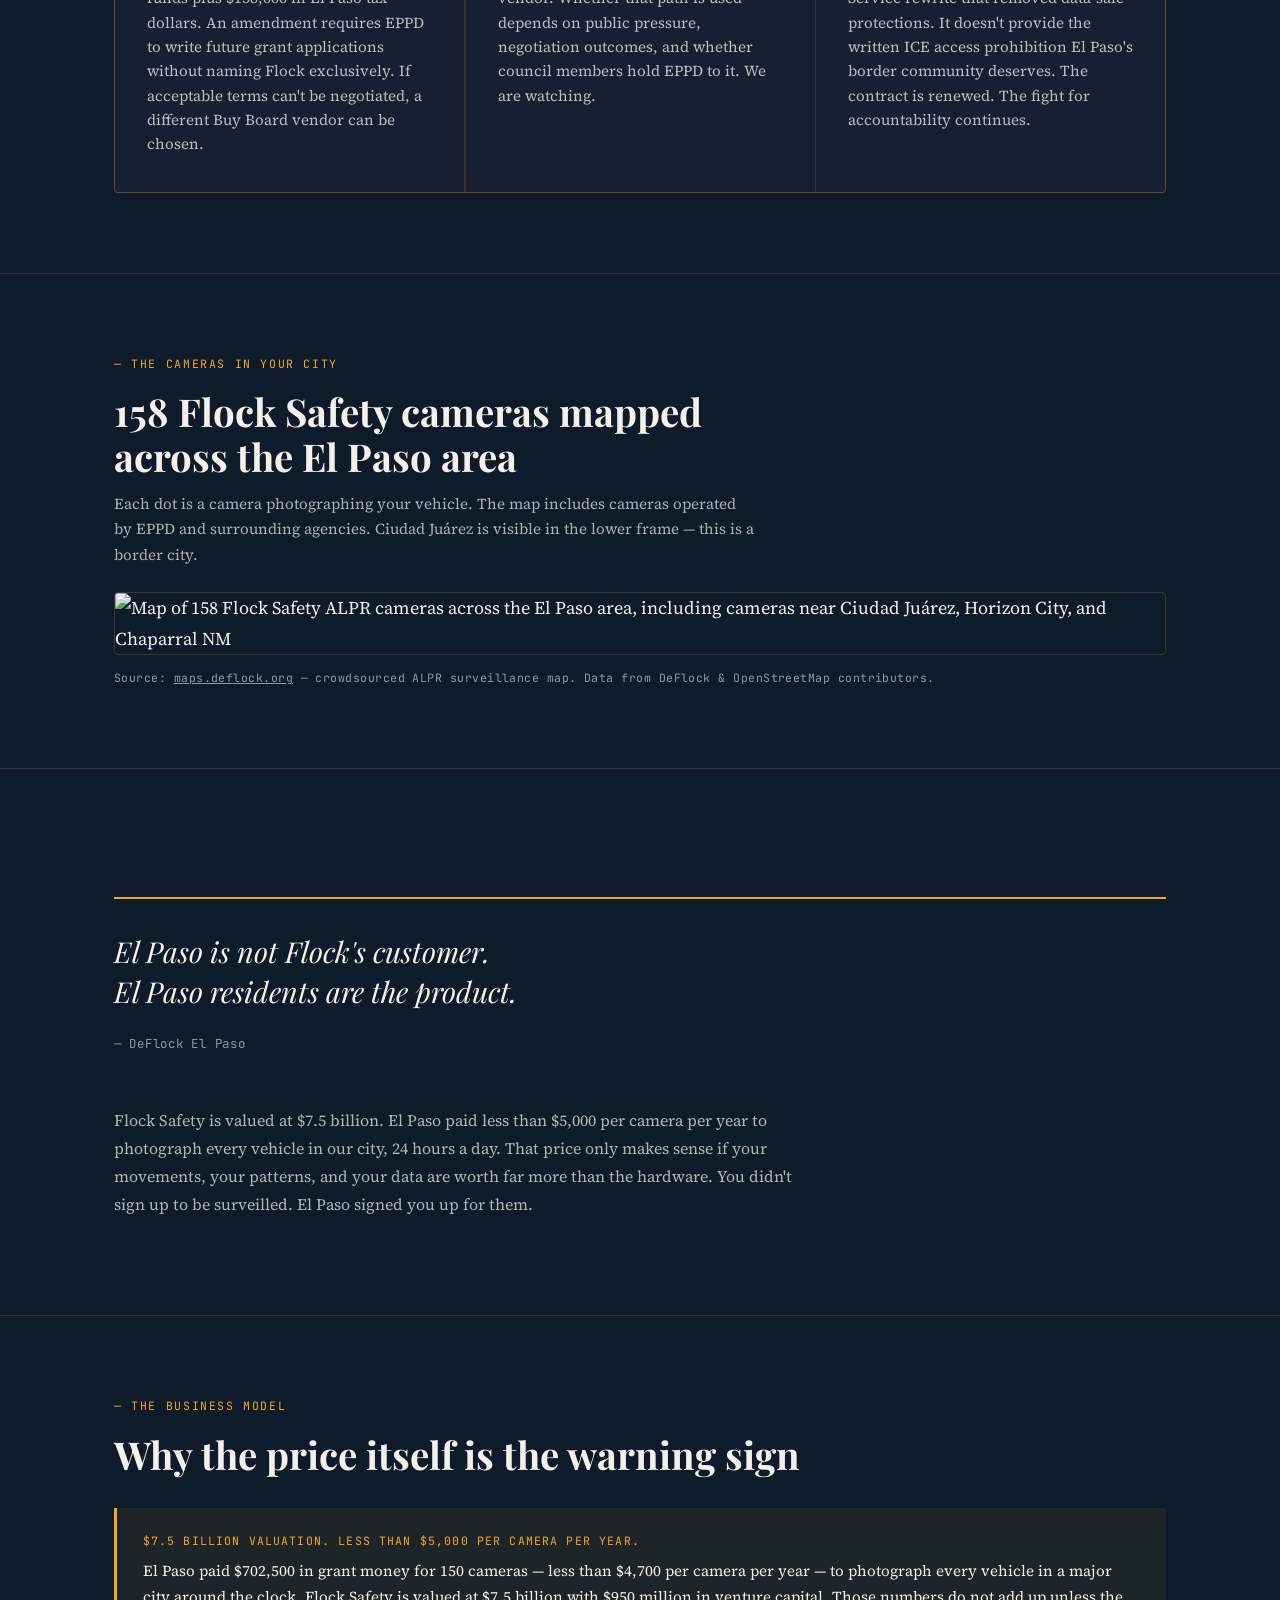
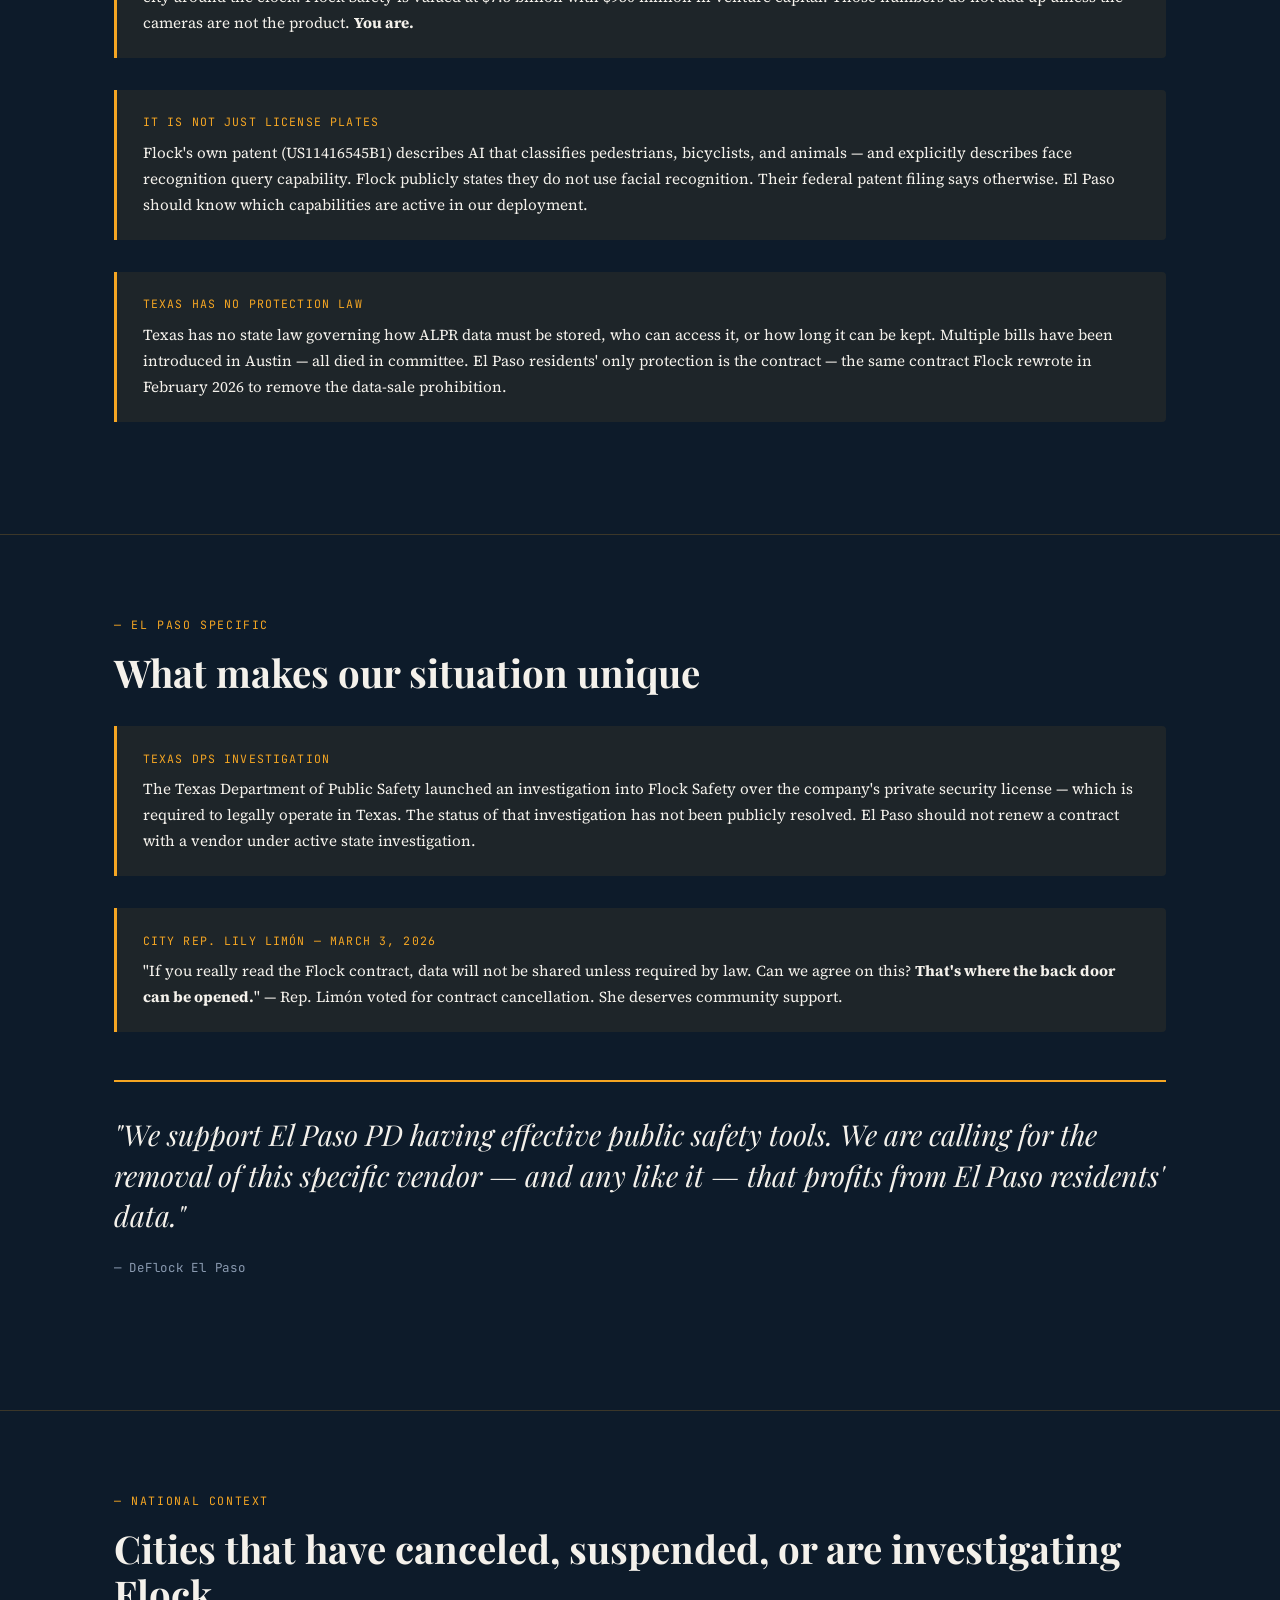
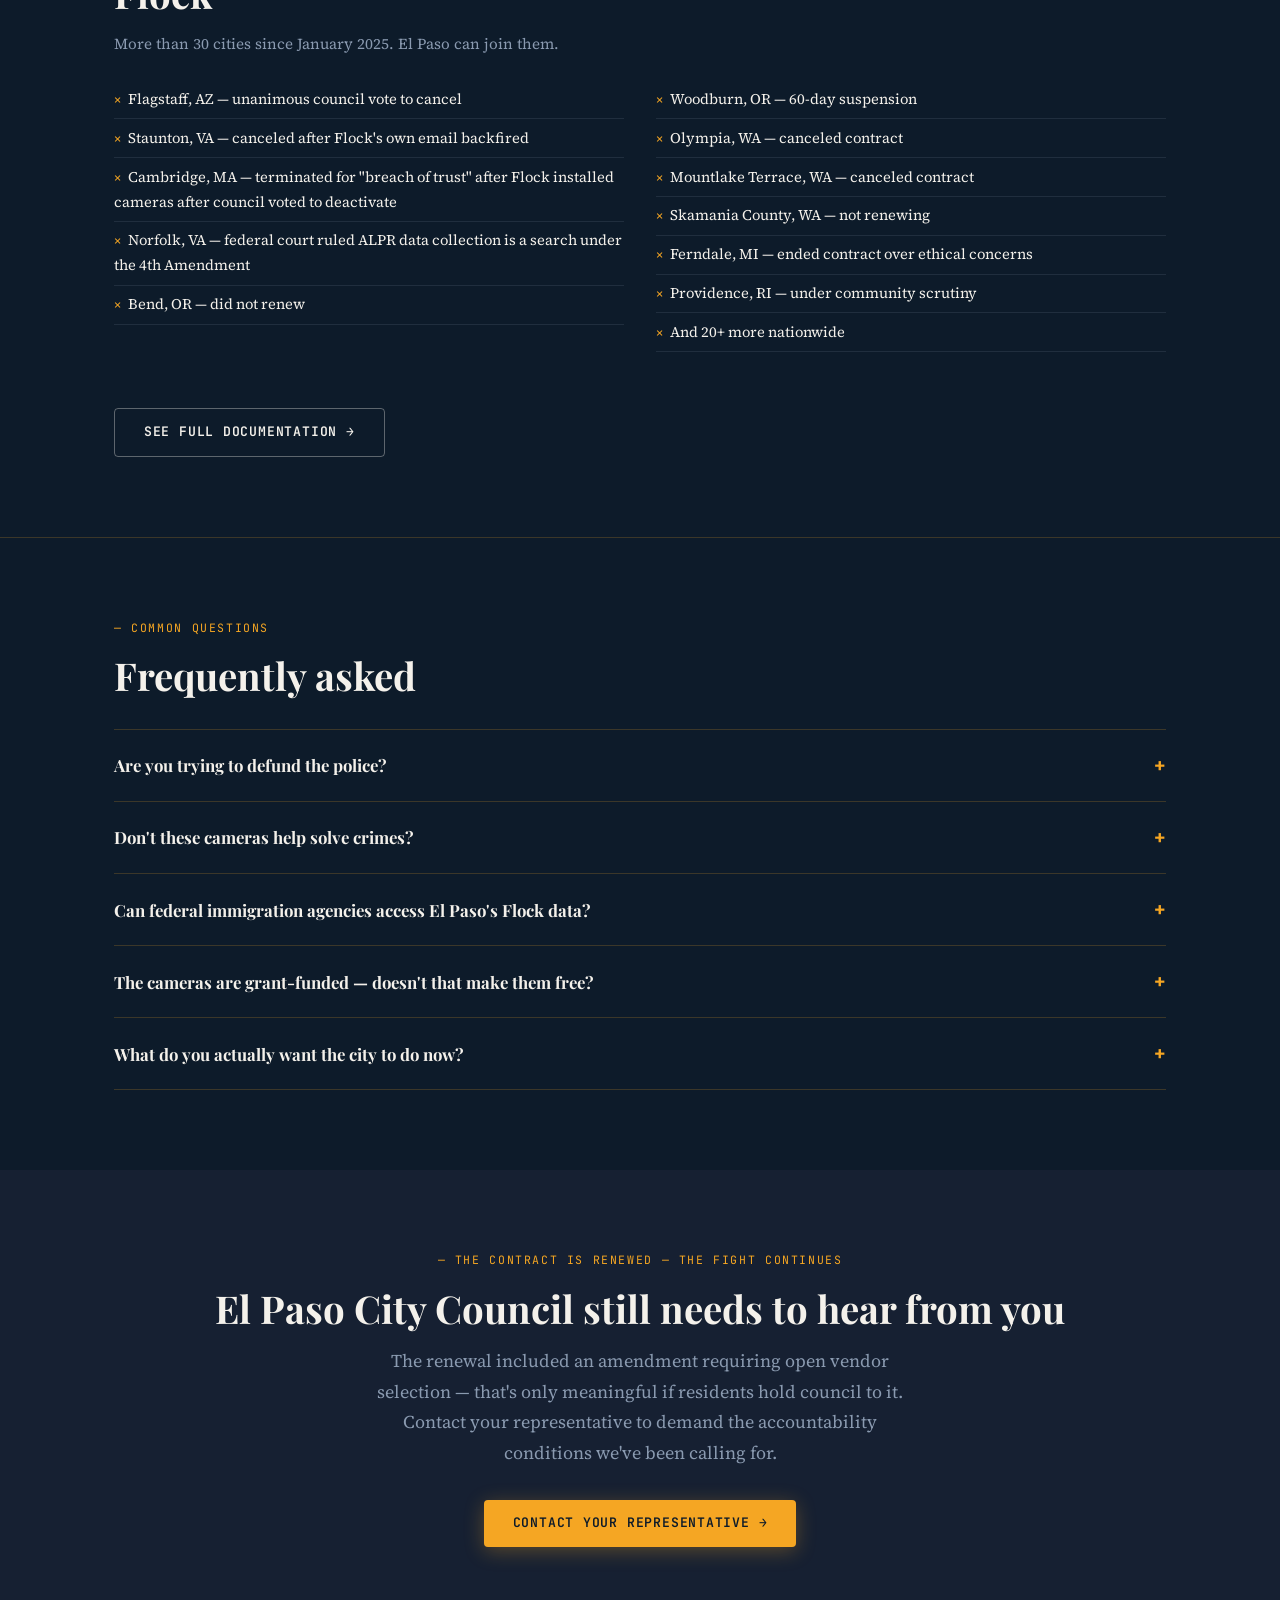
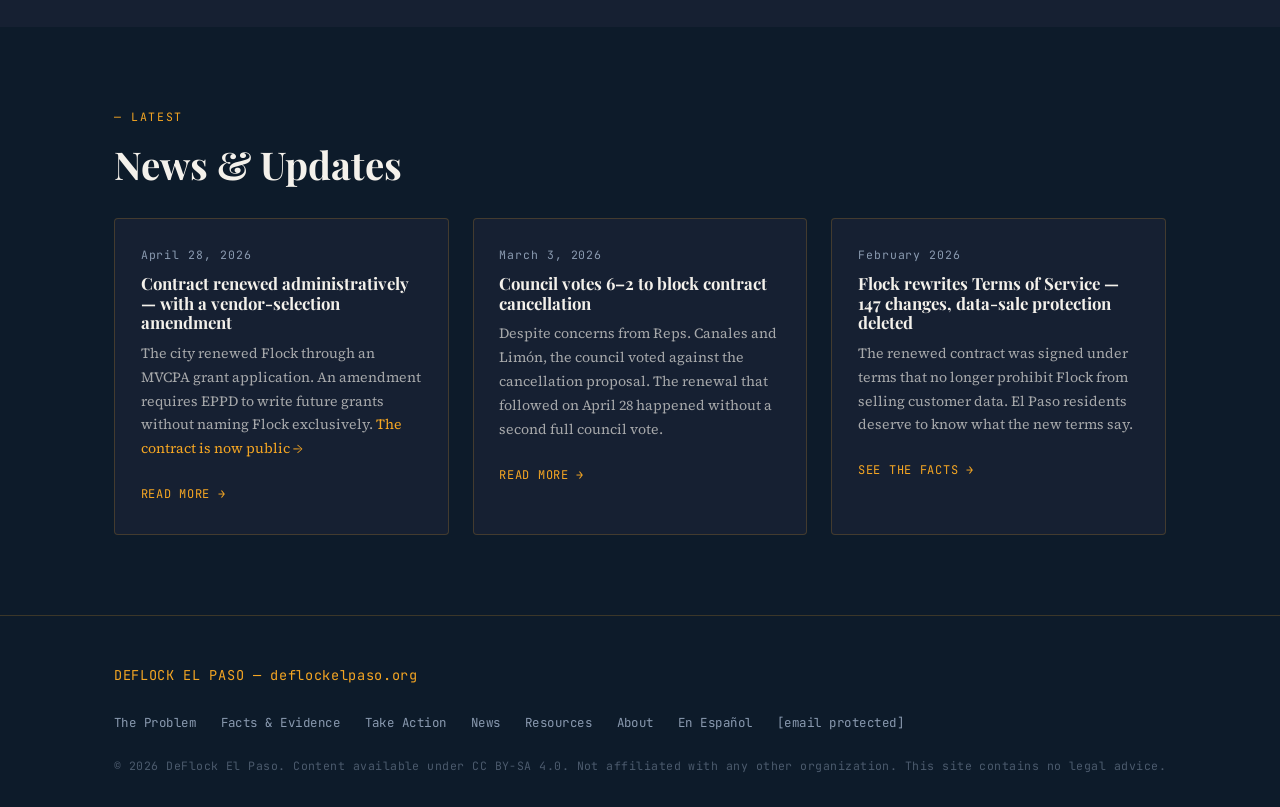
==== commit 6f6449b9: "Add map section with camera details to index.html" ====
--- a/index.html
+++ b/index.html
@@ -102,7 +102,22 @@
   </div>
 </section>
 
-<!-- The Core Statement -->
+<!-- Map Section -->
+<section>
+  <div class="container">
+    <div class="section-label">The Cameras In Your City</div>
+    <h2 style="margin-bottom: 0.8rem; max-width: 640px;">158 Flock Safety cameras mapped across the El Paso area</h2>
+    <p style="color: rgba(244,241,235,0.7); max-width: 640px; margin-bottom: 1.5rem; font-size: 0.95rem;">Each dot is a camera photographing your vehicle. The map includes cameras operated by EPPD and surrounding agencies. Ciudad Juárez is visible in the lower frame — this is a border city.</p>
+    <img
+      src="https://raw.githubusercontent.com/papa-spike-64/deflockelpaso/main/ALPR%20El%20Paso%20map.png"
+      alt="Map of 158 Flock Safety ALPR cameras across the El Paso area, including cameras near Ciudad Juárez, Horizon City, and Chaparral NM"
+      style="width: 100%; border-radius: var(--radius); border: 1px solid var(--border); display: block; margin-bottom: 0.8rem;"
+    >
+    <div style="font-family: var(--font-mono); font-size: 0.72rem; color: var(--gray); letter-spacing: 0.04em;">
+      Source: <a href="https://maps.deflock.org/" target="_blank" rel="noopener" style="color: var(--gray); text-decoration: underline;">maps.deflock.org</a> — crowdsourced ALPR surveillance map. Data from DeFlock &amp; OpenStreetMap contributors.
+    </div>
+  </div>
+</section>
 <section>
   <div class="container">
     <div class="pull-quote">
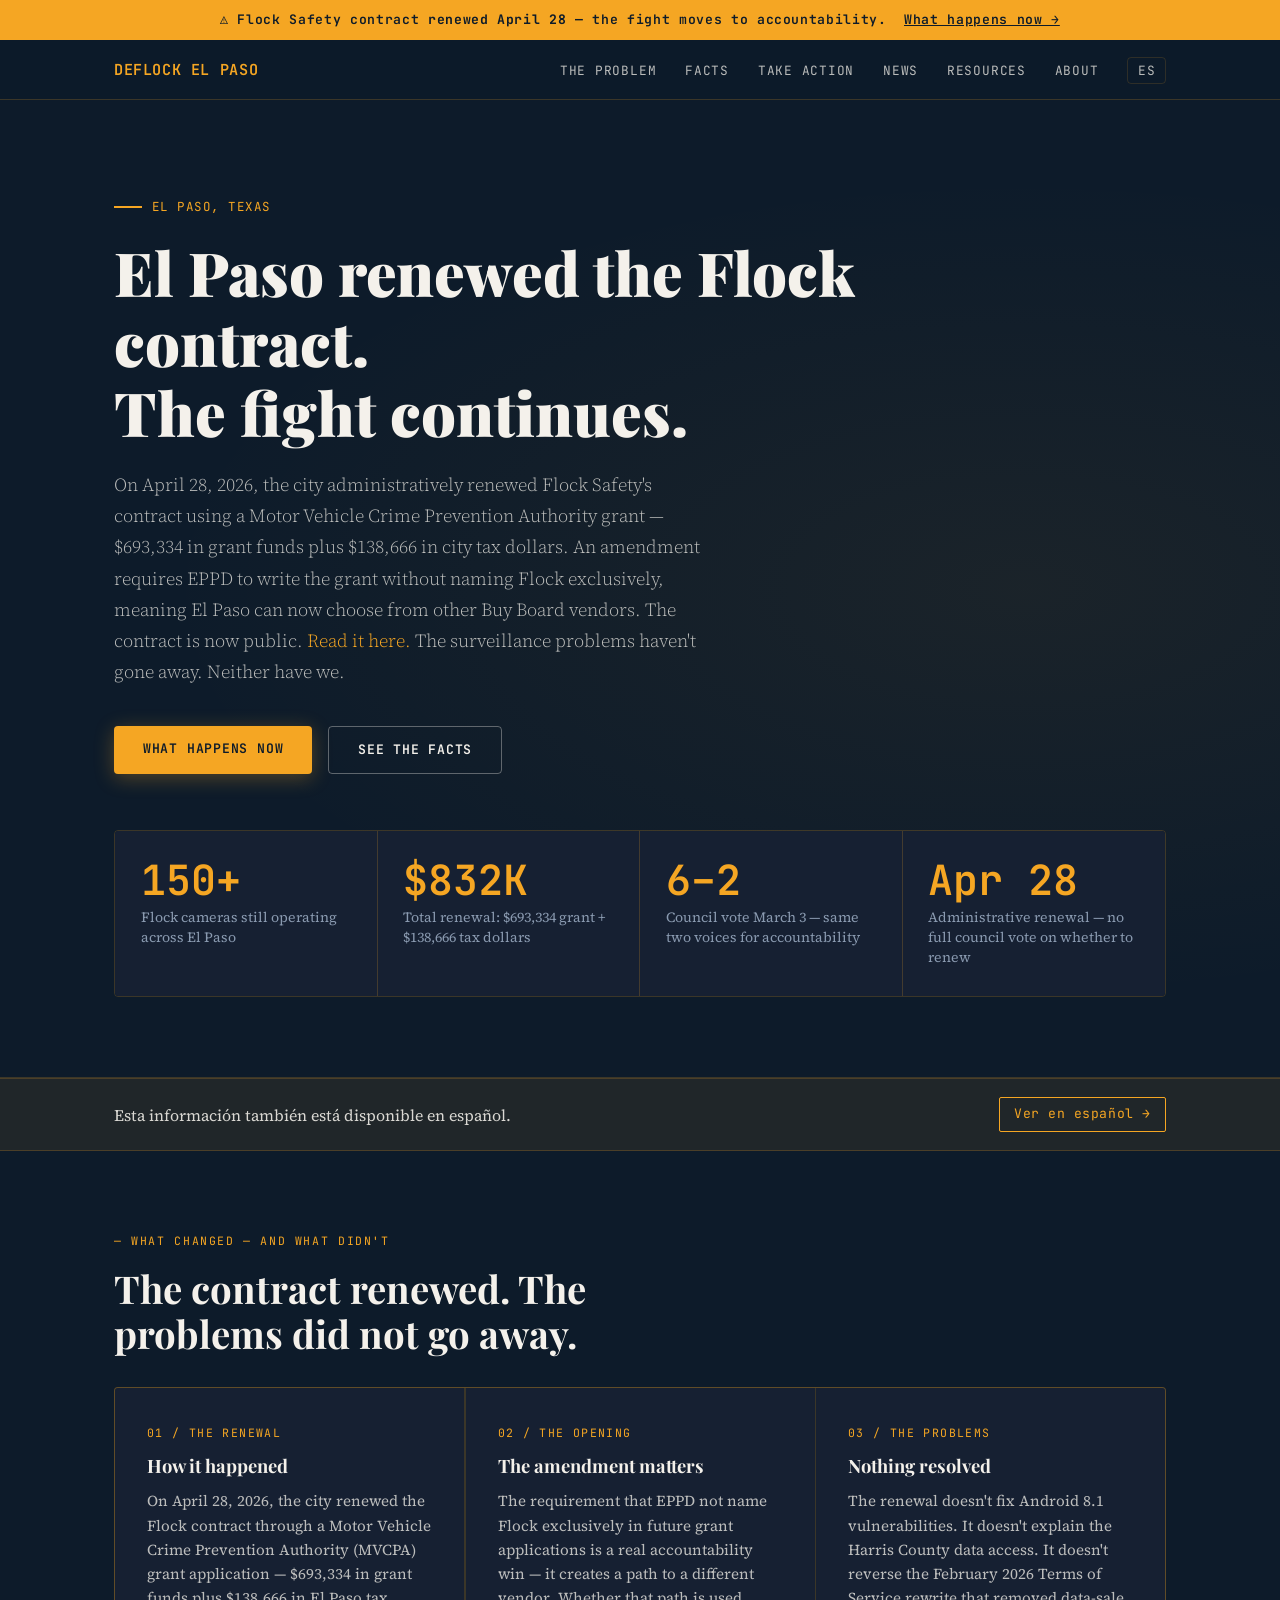
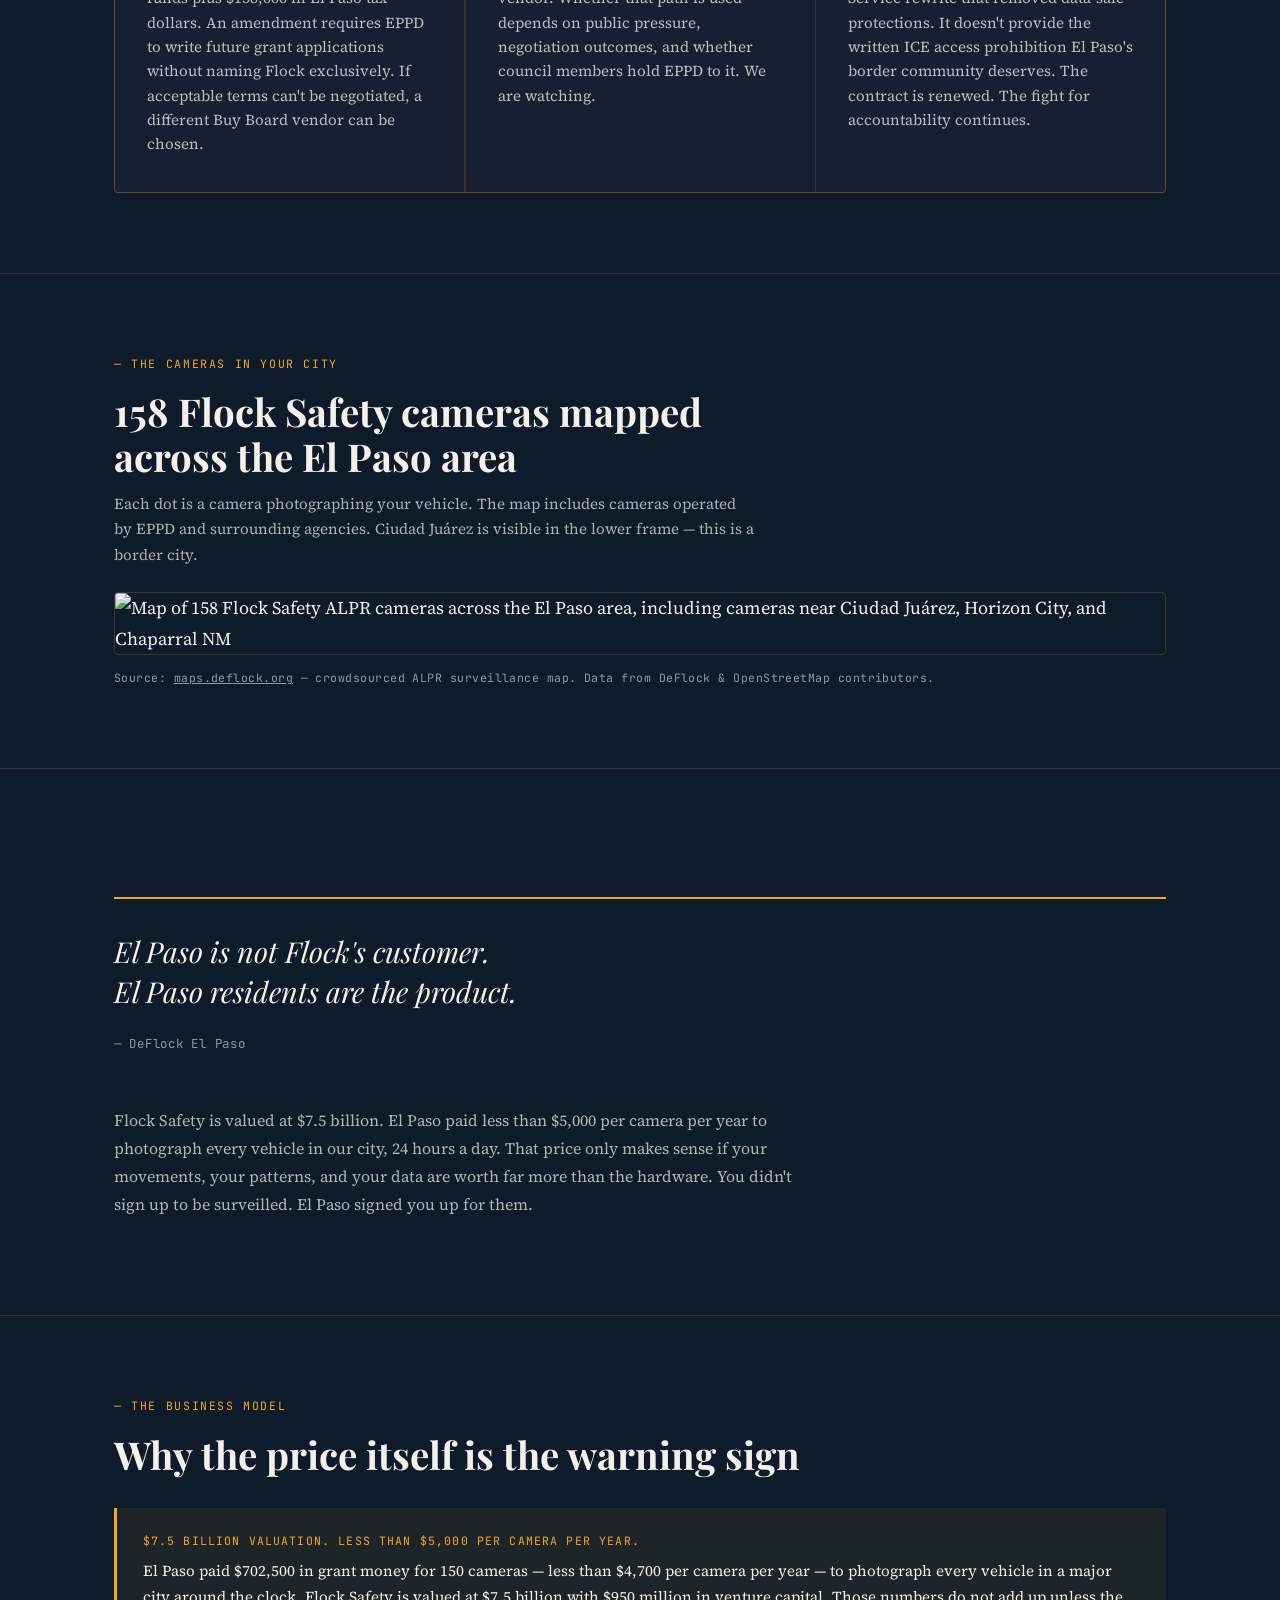
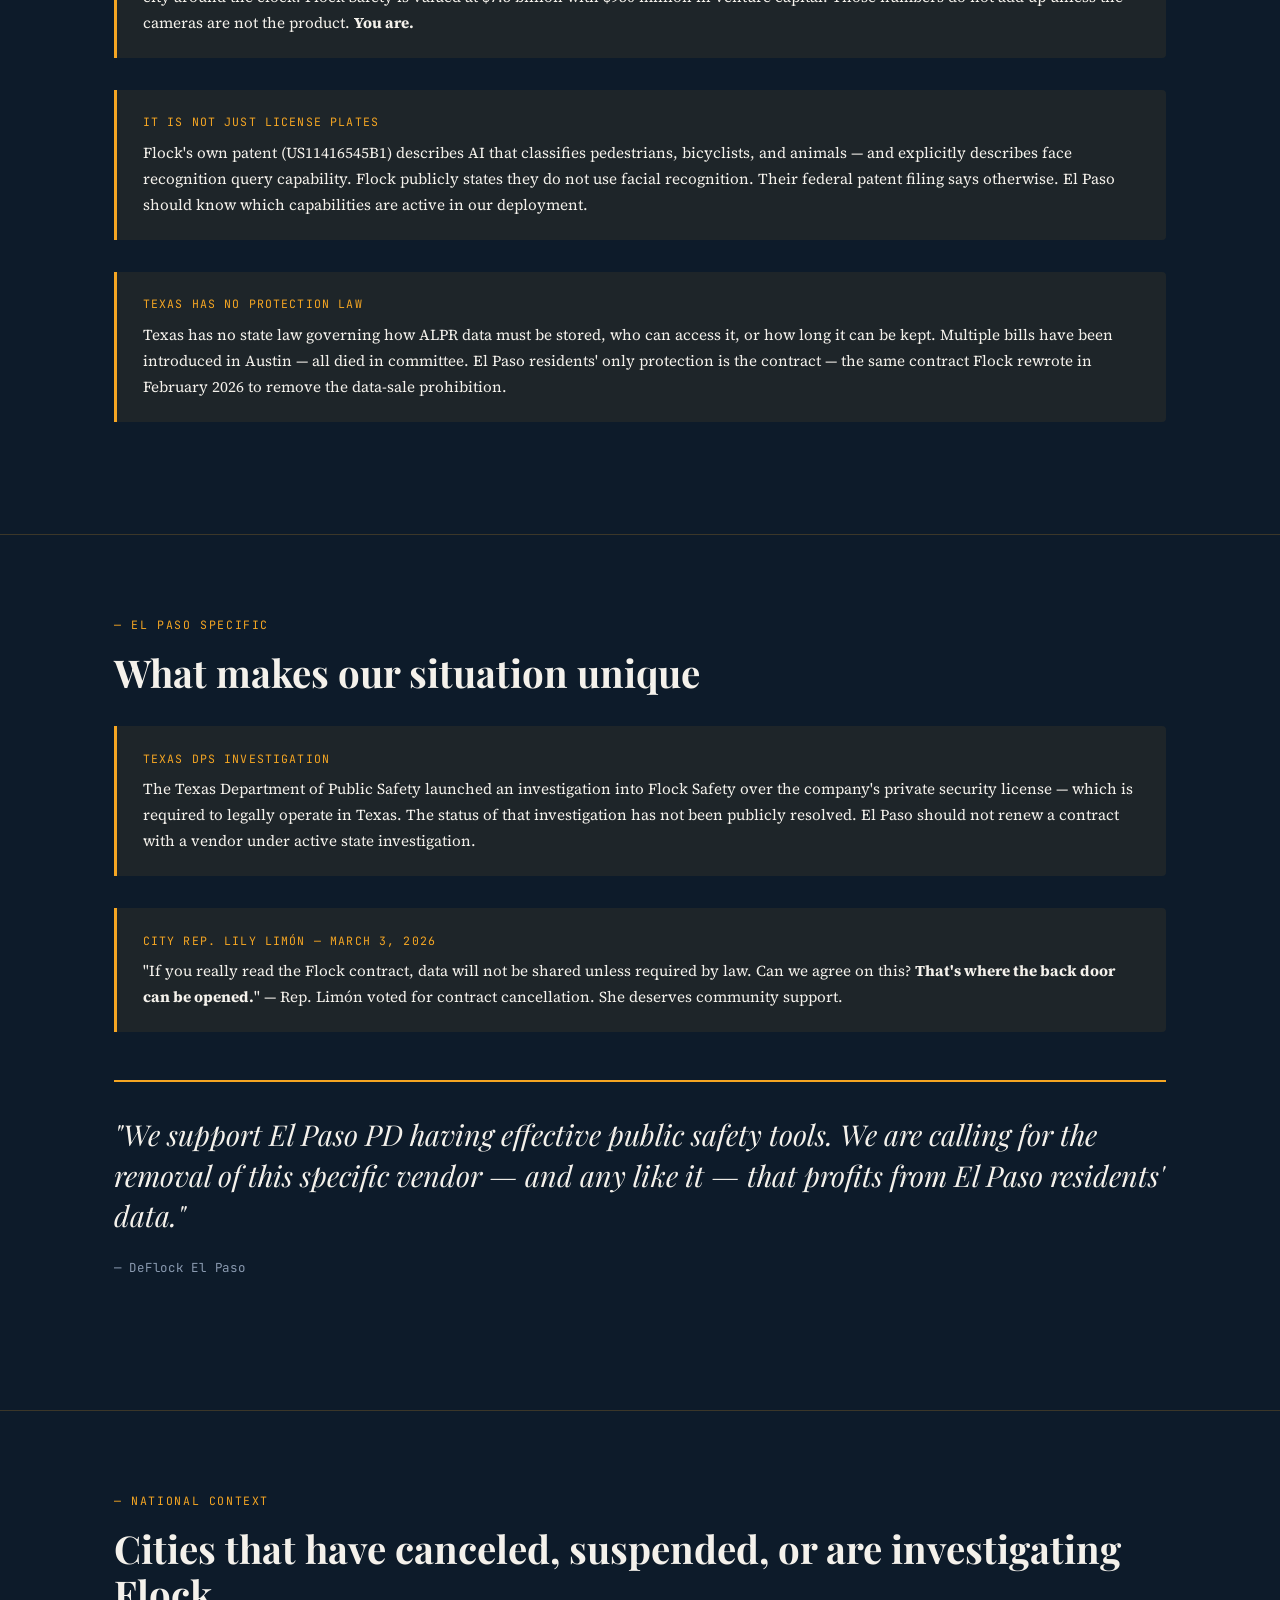
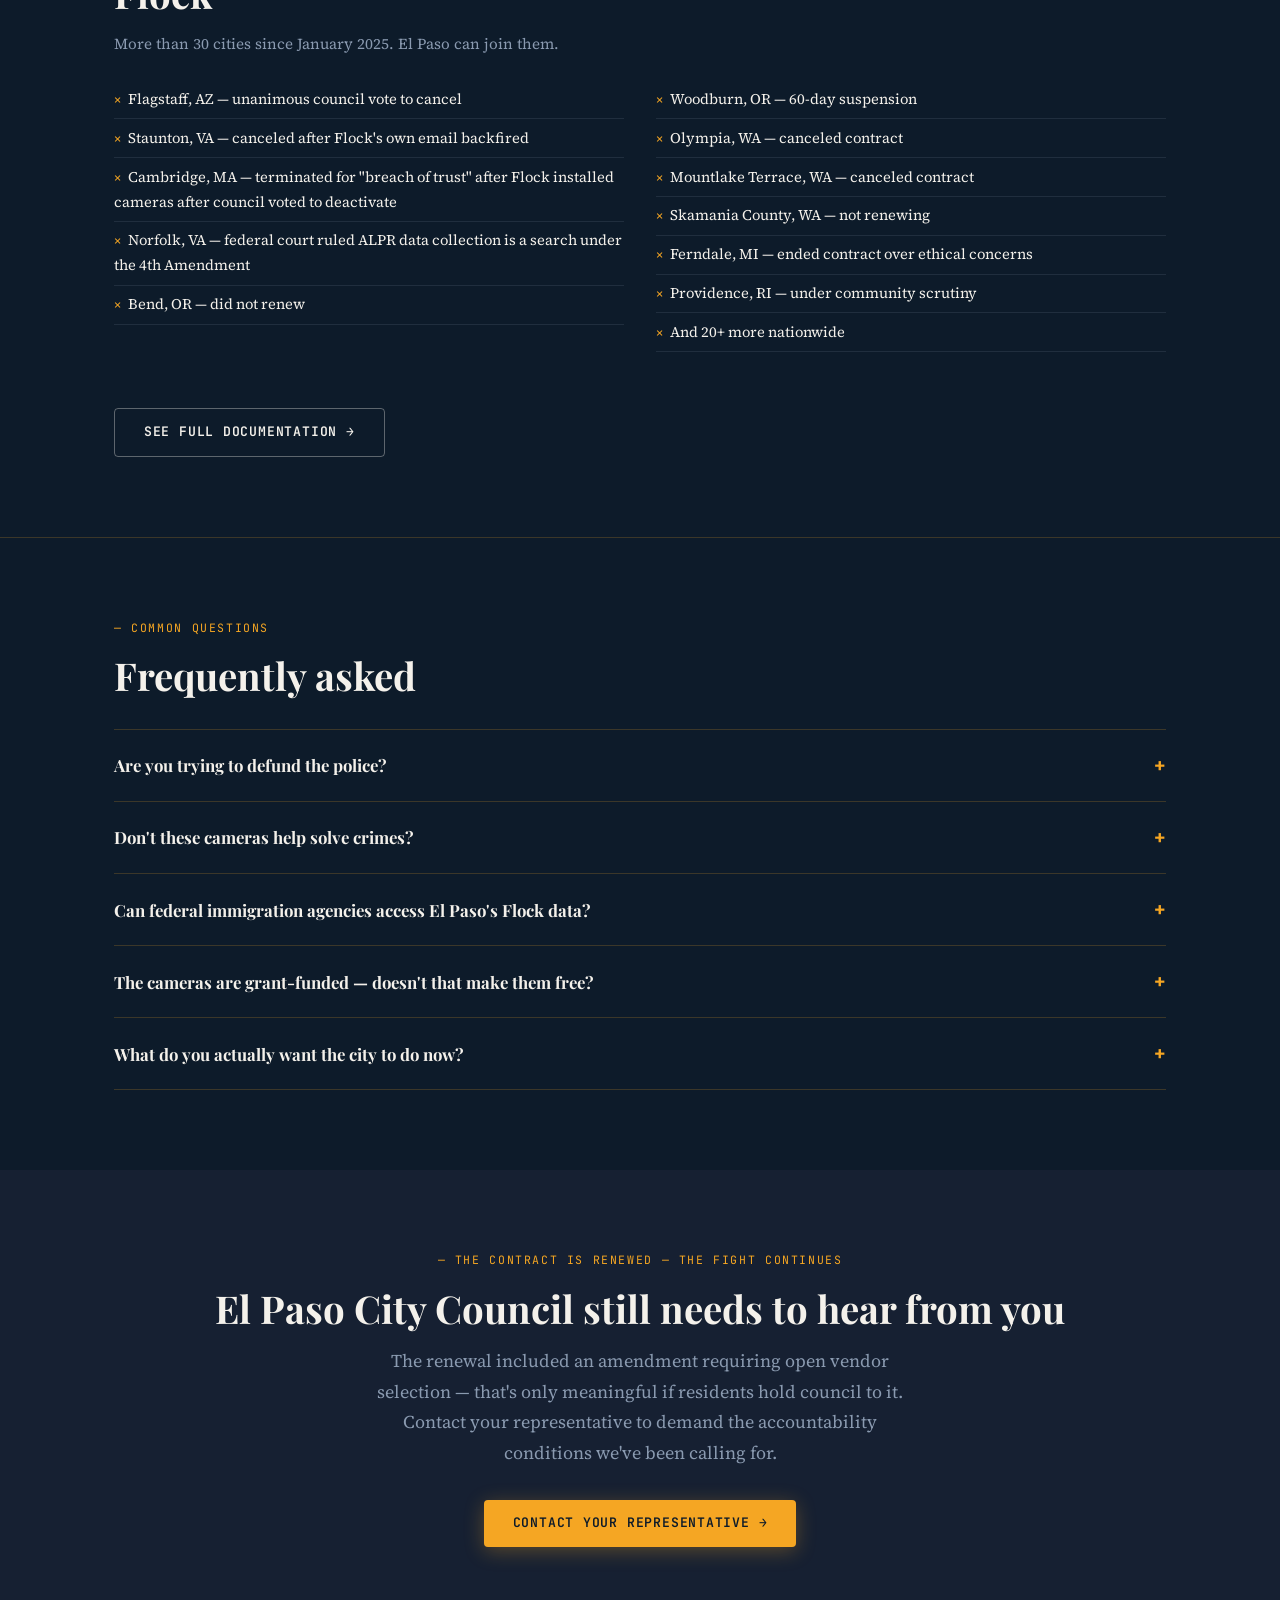
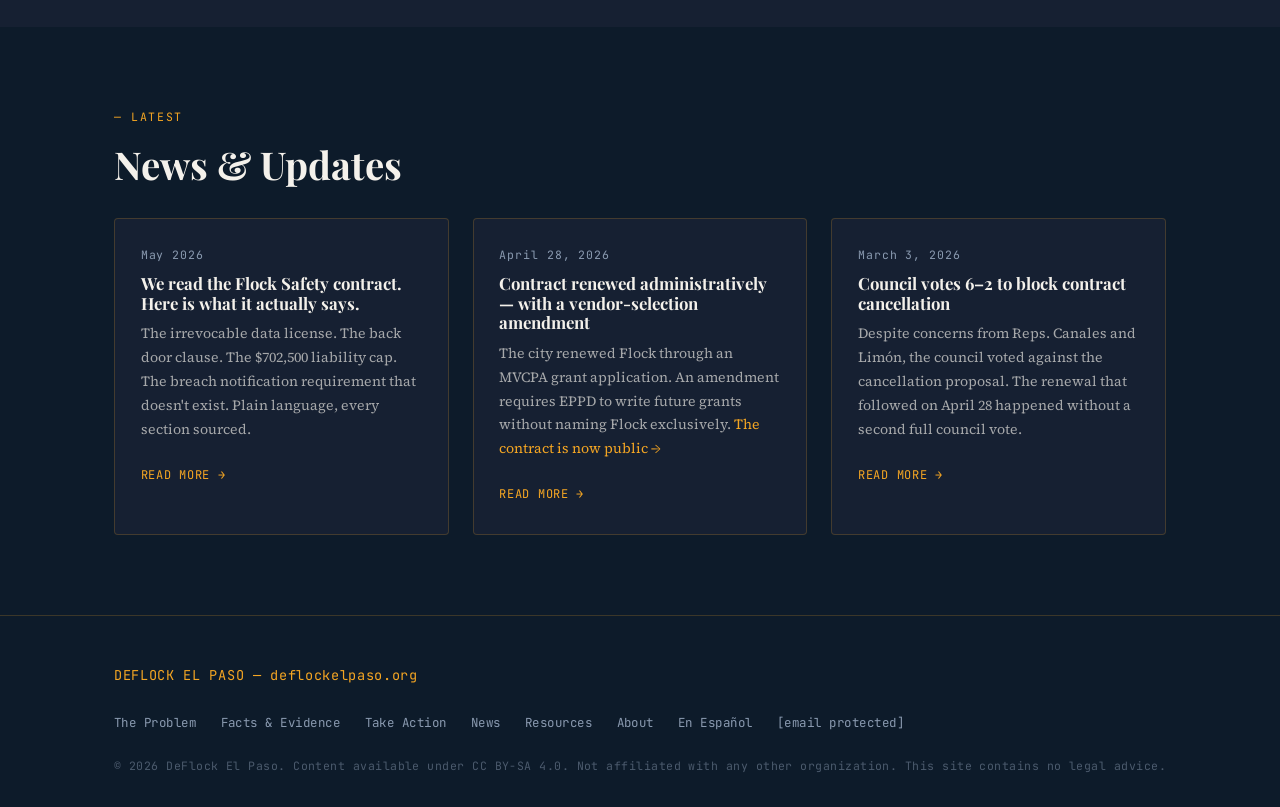
==== commit 51866a79: "Revise news section in index.html Updated news section with new articles and links, removed outdated" ====
--- a/index.html
+++ b/index.html
@@ -245,22 +245,22 @@
     <h2 style="margin-bottom: 1.5rem;">News &amp; Updates</h2>
     <div class="news-grid">
       <div class="news-card">
+        <div class="news-date">May 2026</div>
+        <h3>We read the Flock Safety contract. Here is what it actually says.</h3>
+        <p>The irrevocable data license. The back door clause. The $702,500 liability cap. The breach notification requirement that doesn't exist. Plain language, every section sourced.</p>
+        <a class="read-more" href="blog/what-the-contract-says.html">Read more →</a>
+      </div>
+      <div class="news-card">
         <div class="news-date">April 28, 2026</div>
         <h3>Contract renewed administratively — with a vendor-selection amendment</h3>
-        <p>The city renewed Flock through an MVCPA grant application. An amendment requires EPPD to write future grants without naming Flock exclusively. <a href="https://deflockelpaso.org/Flock%20Safety%20Contract%20-%20COEP%202025.pdf" target="_blank" rel="noopener">The contract is now public →</a></p>
-        <a class="read-more" href="blog/index.html">Read more →</a>
+        <p>The city renewed Flock through an MVCPA grant application. An amendment requires EPPD to write future grants without naming Flock exclusively. <a href="https://deflockelpaso.org/Flock%20Safety%20Contract%20-%20COEP%202025.pdf" target="_blank" rel="noopener" style="color: var(--amber);">The contract is now public →</a></p>
+        <a class="read-more" href="blog/april-28-renewal.html">Read more →</a>
       </div>
       <div class="news-card">
         <div class="news-date">March 3, 2026</div>
         <h3>Council votes 6–2 to block contract cancellation</h3>
         <p>Despite concerns from Reps. Canales and Limón, the council voted against the cancellation proposal. The renewal that followed on April 28 happened without a second full council vote.</p>
         <a class="read-more" href="blog/march-3-council-vote.html">Read more →</a>
-      </div>
-      <div class="news-card">
-        <div class="news-date">February 2026</div>
-        <h3>Flock rewrites Terms of Service — 147 changes, data-sale protection deleted</h3>
-        <p>The renewed contract was signed under terms that no longer prohibit Flock from selling customer data. El Paso residents deserve to know what the new terms say.</p>
-        <a class="read-more" href="facts.html">See the facts →</a>
       </div>
     </div>
   </div>
